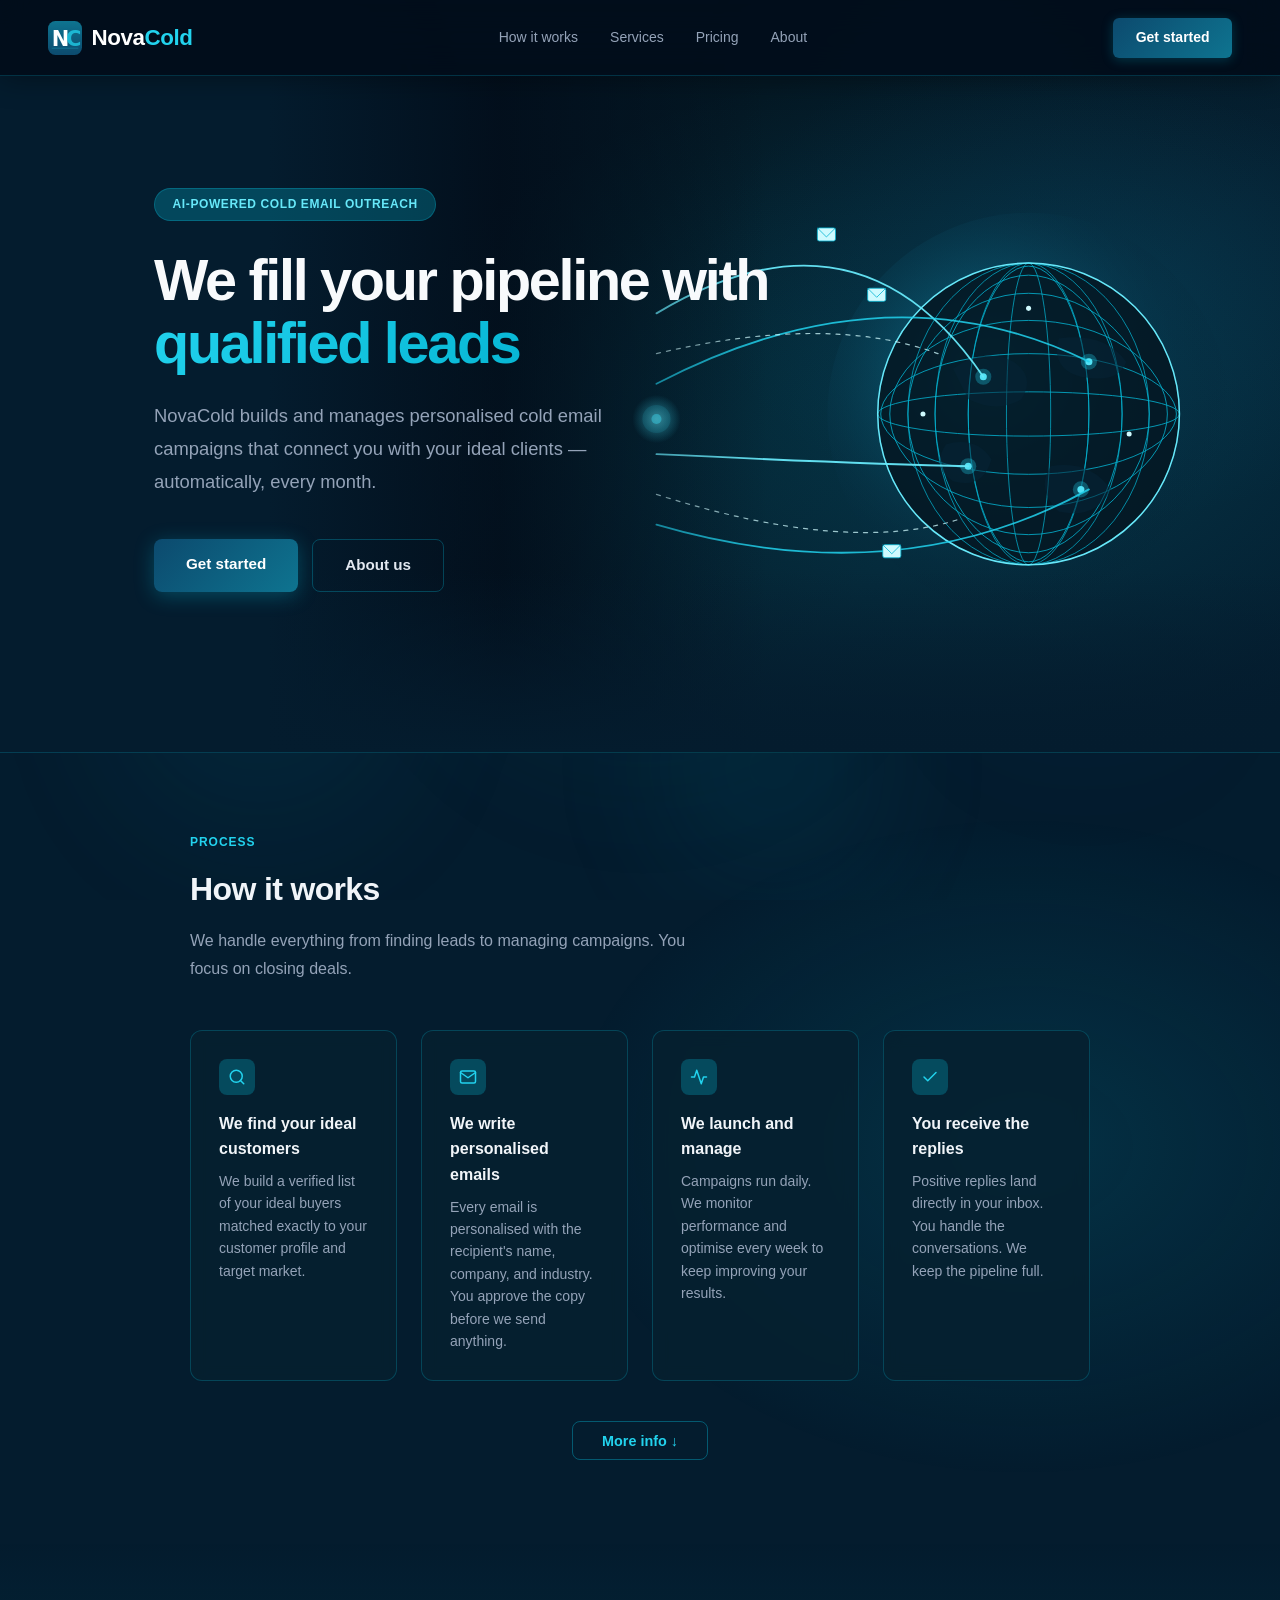
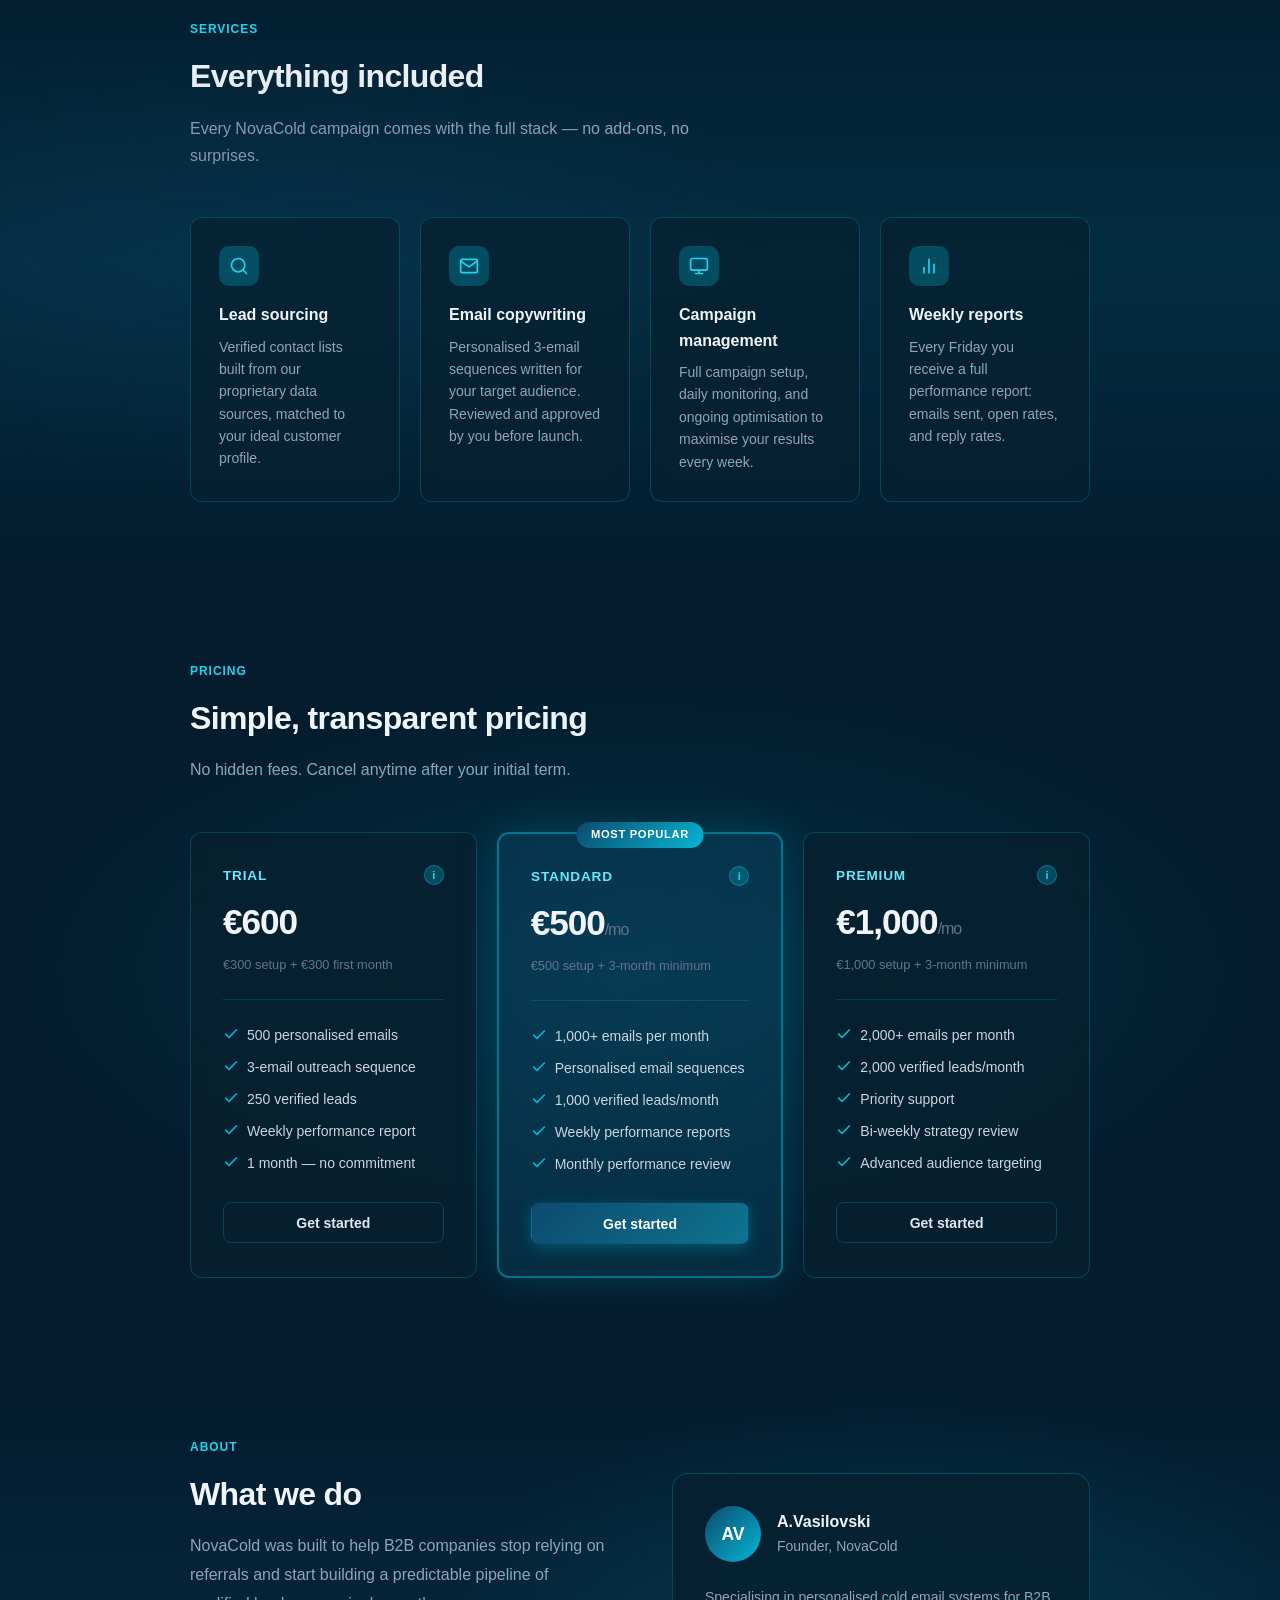
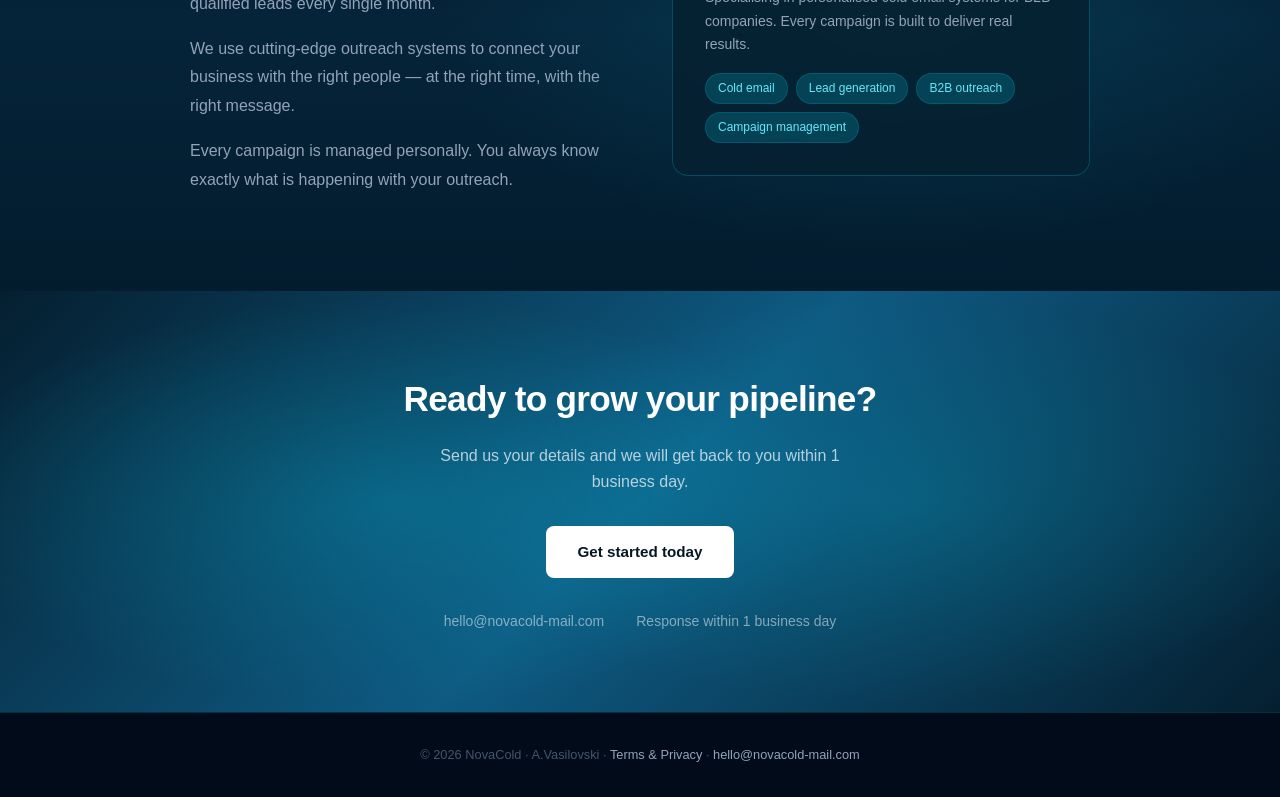
==== index.html @ 18a48c1f "Update index.html" ====
<!DOCTYPE html>
<html lang="en-GB">
<head>
<meta charset="UTF-8">
<meta name="viewport" content="width=device-width, initial-scale=1.0">
<meta name="description" content="NovaCold builds and manages personalised AI-powered cold email campaigns that fill your B2B pipeline with qualified leads — automatically, every month.">
<meta property="og:type" content="website">
<meta property="og:title" content="NovaCold — AI Cold Email Agency">
<meta property="og:description" content="Personalised cold email campaigns that fill your B2B pipeline with qualified leads — automatically, every month.">
<meta property="og:site_name" content="NovaCold">
<meta name="twitter:card" content="summary_large_image">
<meta name="twitter:title" content="NovaCold — AI Cold Email Agency">
<meta name="twitter:description" content="Personalised cold email campaigns that fill your B2B pipeline with qualified leads — automatically, every month.">
<meta name="twitter:image" content="https://novacold.agency/og-image.png">
<meta property="og:image" content="https://novacold.agency/og-image.png">
<meta property="og:image:width" content="1200">
<meta property="og:image:height" content="630">
<title>NovaCold — AI Cold Email Agency</title>
<link rel="icon" type="image/svg+xml" href="data:image/svg+xml,%3Csvg xmlns='http://www.w3.org/2000/svg' viewBox='0 0 110 110'%3E%3Cdefs%3E%3ClinearGradient id='f' x1='0%25' y1='0%25' x2='0%25' y2='100%25'%3E%3Cstop offset='0%25' stop-color='%230e7490'/%3E%3Cstop offset='100%25' stop-color='%230c4a6e'/%3E%3C/linearGradient%3E%3C/defs%3E%3Crect width='110' height='110' rx='24' fill='url(%23f)'/%3E%3Ctext x='12' y='82' font-family='system-ui%2Csans-serif' font-size='68' font-weight='800' fill='%23ffffff'%3EN%3C/text%3E%3Ctext x='58' y='82' font-family='system-ui%2Csans-serif' font-size='68' font-weight='800' fill='%2322d3ee' opacity='0.75'%3EC%3C/text%3E%3Cline x1='12' y1='88' x2='98' y2='88' stroke='%2322d3ee' stroke-width='2' opacity='0.4'/%3E%3C/svg%3E">
<style>
*{box-sizing:border-box;margin:0;padding:0;}
html{scroll-behavior:smooth;}

/* GLOBAL GRADIENT BACKGROUND */
body{
  font-family:-apple-system,BlinkMacSystemFont,'Segoe UI',sans-serif;
  background:#041c2e;
  color:#e2e8f0;
  line-height:1.6;
  background-image:
    radial-gradient(ellipse 80% 50% at 20% 10%, rgba(12,74,110,0.35) 0%, transparent 60%),
    radial-gradient(ellipse 60% 40% at 80% 20%, rgba(6,182,212,0.25) 0%, transparent 55%),
    radial-gradient(ellipse 70% 60% at 50% 50%, rgba(14,116,144,0.1) 0%, transparent 65%),
    radial-gradient(ellipse 80% 50% at 10% 80%, rgba(8,145,178,0.12) 0%, transparent 60%),
    radial-gradient(ellipse 60% 40% at 90% 90%, rgba(12,74,110,0.2) 0%, transparent 55%);
  background-attachment:fixed;
}
a{color:inherit;text-decoration:none;}

/* NAV */
nav{display:flex;justify-content:space-between;align-items:center;padding:1.1rem 3rem;position:sticky;top:0;background:rgba(2,11,24,0.85);backdrop-filter:blur(16px);-webkit-backdrop-filter:blur(16px);z-index:100;box-shadow:0 1px 30px rgba(0,0,0,0.4);border-bottom:1px solid rgba(6,182,212,0.22);}
.logo{display:flex;align-items:center;gap:0.6rem;font-size:1.4rem;font-weight:700;letter-spacing:-0.02em;color:#fff;}
.logo .logo-text{color:#fff;}
.logo .logo-text span{color:#22d3ee;}
.logo-mark{width:34px;height:34px;flex-shrink:0;}
.nav-links{display:flex;gap:2rem;font-size:0.875rem;color:#94a3b8;}
.nav-links a:hover{color:#22d3ee;transition:color 0.2s;}
.nav-cta{background:linear-gradient(135deg,#0c4a6e,#0e7490);color:#fff;padding:0.55rem 1.4rem;border-radius:6px;font-size:0.875rem;font-weight:600;cursor:pointer;border:none;transition:all 0.2s;box-shadow:0 2px 12px rgba(6,182,212,0.25);}
.nav-cta:hover{background:linear-gradient(135deg,#0e7490,#06b6d4);box-shadow:0 2px 20px rgba(6,182,212,0.4);}

/* HERO */
.hero-wrapper{padding-bottom:4rem;
  position:relative;overflow:hidden;min-height:600px;
  background:linear-gradient(135deg, #041c2e 0%, #041824 40%, #051e2e 70%, #041c2e 100%);
  border-bottom:1px solid rgba(6,182,212,0.22);
}
.hero-wrapper::before{
  content:"";position:absolute;top:0;left:0;right:0;bottom:0;
  background:
    radial-gradient(ellipse 70% 80% at 75% 50%, rgba(6,182,212,0.16) 0%, transparent 65%),
    radial-gradient(ellipse 50% 60% at 85% 30%, rgba(12,74,110,0.25) 0%, transparent 60%);
  pointer-events:none;z-index:0;
}
.hero-bg{position:absolute;top:0;right:0;width:55%;height:100%;pointer-events:none;z-index:1;opacity:1;}
.hero-bg svg{width:100%;height:100%;display:block;}
.hero-fade{position:absolute;top:0;left:0;width:60%;height:100%;background:linear-gradient(to right,#041c2e 0%,#041c2e 35%,rgba(2,11,24,0.7) 65%,transparent 100%);pointer-events:none;z-index:2;}

.hero{text-align:left;padding:7rem 4rem 6rem;max-width:1100px;margin:0 auto;position:relative;z-index:3;}
.hero-badge{display:inline-block;background:rgba(6,182,212,0.28);color:#67e8f9;font-size:0.75rem;font-weight:600;padding:0.35rem 1.1rem;border-radius:99px;margin-bottom:1.75rem;letter-spacing:0.05em;text-transform:uppercase;border:1px solid rgba(6,182,212,0.3);}
.hero h1{font-size:3.6rem;font-weight:800;line-height:1.1;letter-spacing:-0.04em;margin-bottom:1.5rem;color:#f8fafc;max-width:700px;}
.hero h1 span{background:linear-gradient(135deg,#22d3ee,#06b6d4);-webkit-background-clip:text;-webkit-text-fill-color:transparent;background-clip:text;}
.hero p{font-size:1.15rem;color:#94a3b8;max-width:520px;margin:0 0 2.5rem;line-height:1.8;}
.hero-buttons{display:flex;gap:0.875rem;justify-content:flex-start;flex-wrap:wrap;}
.btn-dark{background:linear-gradient(135deg,#0c4a6e,#0e7490);color:#fff;padding:0.85rem 2rem;border-radius:8px;font-size:0.95rem;font-weight:600;transition:all 0.2s;cursor:pointer;border:none;box-shadow:0 4px 20px rgba(6,182,212,0.3);}
.btn-dark:hover{background:linear-gradient(135deg,#0e7490,#06b6d4);box-shadow:0 4px 28px rgba(6,182,212,0.5);}
.btn-outline{background:transparent;color:#e2e8f0;padding:0.85rem 2rem;border-radius:8px;font-size:0.95rem;font-weight:600;border:1.5px solid rgba(6,182,212,0.3);transition:all 0.2s;cursor:pointer;}
.btn-outline:hover{border-color:#22d3ee;color:#22d3ee;}

/* MOBILE NAV */
.mobile-menu-btn{display:none;background:none;border:none;cursor:pointer;padding:0.25rem;flex-direction:column;gap:5px;}
.mobile-menu-btn span{display:block;width:22px;height:2px;background:#e2e8f0;border-radius:2px;transition:all 0.3s;}
.mobile-nav{display:none;flex-direction:column;gap:0;background:rgba(2,11,24,0.97);border-top:1px solid rgba(6,182,212,0.22);padding:0;position:fixed;top:var(--nav-height,60px);left:0;width:100%;z-index:99;box-shadow:0 8px 30px rgba(0,0,0,0.5);}
.mobile-nav a{padding:0.85rem 2rem;font-size:0.9rem;color:#94a3b8;border-bottom:1px solid rgba(6,182,212,0.16);display:block;}
.mobile-nav a:hover{color:#22d3ee;background:rgba(6,182,212,0.13);}
.mobile-nav .mobile-cta{background:linear-gradient(135deg,#0c4a6e,#0e7490);color:#fff;text-align:center;font-weight:600;border:none;}
.mobile-nav .mobile-cta:hover{background:linear-gradient(135deg,#0e7490,#06b6d4);}
.mobile-nav.open{display:flex;}
.info-btn{width:20px;height:20px;border-radius:50%;background:rgba(6,182,212,0.28);border:1px solid rgba(6,182,212,0.4);cursor:pointer;display:flex;align-items:center;justify-content:center;font-size:11px;color:#22d3ee;font-weight:700;position:relative;-webkit-tap-highlight-color:transparent;}
.tooltip{display:none;position:absolute;right:0;top:26px;background:#041824;color:#e2e8f0;font-size:0.75rem;padding:0.75rem;border-radius:8px;width:200px;z-index:200;line-height:1.5;text-align:left;border:1px solid rgba(6,182,212,0.2);box-shadow:0 4px 20px rgba(0,0,0,0.5);}
.info-btn:hover .tooltip,.info-btn.active .tooltip{display:block;}

/* SECTIONS */
section{padding:5rem 2rem;background:transparent;}
.container{max-width:900px;margin:0 auto;}
.section-tag{font-size:0.75rem;font-weight:600;color:#22d3ee;text-transform:uppercase;letter-spacing:0.08em;margin-bottom:0.75rem;}
.section-title{font-size:2rem;font-weight:700;letter-spacing:-0.02em;color:#f1f5f9;margin-bottom:0.75rem;}
.section-sub{font-size:1rem;color:#94a3b8;max-width:520px;line-height:1.7;margin-bottom:3rem;}

/* HOW IT WORKS */
#how-it-works{
  background:linear-gradient(180deg, transparent 0%, rgba(12,74,110,0.18) 50%, transparent 100%);
  position:relative;
}
#how-it-works::before{
  content:"";position:absolute;top:0;left:0;right:0;bottom:0;
  background:radial-gradient(ellipse 60% 70% at 80% 50%, rgba(6,182,212,0.14) 0%, transparent 60%);
  pointer-events:none;
}
.steps{display:grid;grid-template-columns:repeat(auto-fit,minmax(180px,1fr));gap:1.5rem;}
.step{padding:1.75rem;background:rgba(6,32,48,0.85);border-radius:12px;border:1px solid rgba(6,182,212,0.25);transition:all 0.25s;backdrop-filter:blur(8px);}
.step:hover{border-color:rgba(6,182,212,0.4);box-shadow:0 0 24px rgba(6,182,212,0.25);transform:translateY(-2px);}
.step-icon{width:36px;height:36px;background:rgba(6,182,212,0.28);border-radius:8px;display:flex;align-items:center;justify-content:center;margin-bottom:1rem;}
.step-icon svg{width:18px;height:18px;stroke:#22d3ee;fill:none;stroke-width:2;stroke-linecap:round;stroke-linejoin:round;}
.step h3{font-size:1rem;font-weight:600;margin-bottom:0.5rem;color:#f1f5f9;}
.step p{font-size:0.875rem;color:#94a3b8;line-height:1.6;}

/* SERVICES */
#services{
  background:linear-gradient(180deg, transparent 0%, rgba(8,145,178,0.14) 50%, transparent 100%);
  position:relative;
}
#services::before{
  content:"";position:absolute;top:0;left:0;right:0;bottom:0;
  background:radial-gradient(ellipse 70% 60% at 20% 50%, rgba(12,74,110,0.22) 0%, transparent 60%);
  pointer-events:none;
}
.services{display:grid;grid-template-columns:repeat(auto-fit,minmax(200px,1fr));gap:1.25rem;}
.service{padding:1.75rem;border:1px solid rgba(6,182,212,0.25);border-radius:12px;transition:all 0.25s;background:rgba(6,32,48,0.75);cursor:default;backdrop-filter:blur(8px);}
.service:hover{border-color:rgba(6,182,212,0.4);box-shadow:0 0 24px rgba(6,182,212,0.25);transform:translateY(-2px);}
.service-icon{width:40px;height:40px;background:rgba(6,182,212,0.28);border-radius:10px;display:flex;align-items:center;justify-content:center;margin-bottom:1rem;}
.service-icon svg{width:20px;height:20px;stroke:#22d3ee;fill:none;stroke-width:2;stroke-linecap:round;stroke-linejoin:round;}
.service h3{font-size:1rem;font-weight:600;margin-bottom:0.5rem;color:#f1f5f9;}
.service p{font-size:0.875rem;color:#94a3b8;line-height:1.6;}

/* PRICING */
#pricing{
  background:linear-gradient(180deg, transparent 0%, rgba(6,182,212,0.13) 30%, rgba(12,74,110,0.22) 70%, transparent 100%);
  position:relative;
}
#pricing::before{
  content:"";position:absolute;top:0;left:0;right:0;bottom:0;
  background:radial-gradient(ellipse 80% 60% at 50% 50%, rgba(6,182,212,0.13) 0%, transparent 65%);
  pointer-events:none;
}
.plans{display:grid;grid-template-columns:repeat(auto-fit,minmax(220px,1fr));gap:1.25rem;}
.plan{padding:2rem;border:1px solid rgba(6,182,212,0.25);border-radius:12px;position:relative;background:rgba(6,32,48,0.85);backdrop-filter:blur(8px);}
.plan.featured{border:2px solid rgba(6,182,212,0.5);background:linear-gradient(135deg,rgba(12,74,110,0.4),rgba(14,116,144,0.2));box-shadow:0 0 40px rgba(6,182,212,0.22);}
.popular{position:absolute;top:-12px;left:50%;transform:translateX(-50%);background:linear-gradient(135deg,#0c4a6e,#06b6d4);color:#fff;font-size:0.7rem;font-weight:700;padding:0.25rem 0.9rem;border-radius:99px;text-transform:uppercase;letter-spacing:0.06em;white-space:nowrap;}
.plan-header{display:flex;align-items:center;justify-content:space-between;margin-bottom:0.5rem;}
.plan-name{font-size:0.85rem;font-weight:600;color:#67e8f9;text-transform:uppercase;letter-spacing:0.06em;}
.plan-price{font-size:2.2rem;font-weight:700;color:#f1f5f9;letter-spacing:-0.03em;margin-bottom:0.25rem;}
.plan-price span{font-size:1rem;font-weight:400;color:#64748b;}
.plan-desc{font-size:0.8rem;color:#64748b;margin-bottom:1.5rem;padding-bottom:1.5rem;border-bottom:1px solid rgba(6,182,212,0.22);}
.plan ul{list-style:none;display:flex;flex-direction:column;gap:0.6rem;}
.plan li{font-size:0.875rem;color:#cbd5e1;display:flex;align-items:flex-start;gap:0.5rem;}
.plan li::before{content:"";width:16px;height:16px;background-image:url("data:image/svg+xml,%3Csvg xmlns='http://www.w3.org/2000/svg' viewBox='0 0 24 24' fill='none' stroke='%2306b6d4' stroke-width='2.5' stroke-linecap='round' stroke-linejoin='round'%3E%3Cpolyline points='20 6 9 17 4 12'%3E%3C/polyline%3E%3C/svg%3E");background-repeat:no-repeat;background-size:contain;flex-shrink:0;margin-top:2px;}
.plan-btn{display:block;text-align:center;margin-top:1.75rem;padding:0.7rem;border-radius:8px;font-size:0.875rem;font-weight:600;border:1.5px solid rgba(6,182,212,0.25);transition:all 0.2s;cursor:pointer;width:100%;background:transparent;color:#e2e8f0;}
.plan-btn:hover{border-color:#22d3ee;background:rgba(6,182,212,0.28);color:#22d3ee;}
.plan.featured .plan-btn{background:linear-gradient(135deg,#0c4a6e,#0e7490);color:#fff;border-color:transparent;box-shadow:0 4px 15px rgba(6,182,212,0.3);}
.plan.featured .plan-btn:hover{background:linear-gradient(135deg,#0e7490,#06b6d4);box-shadow:0 4px 22px rgba(6,182,212,0.5);}

/* MODAL FORM */
.modal-overlay{display:none;position:fixed;top:0;left:0;width:100%;height:100%;background:rgba(0,0,0,0.6);backdrop-filter:blur(4px);z-index:1000;justify-content:center;align-items:center;padding:1rem;}
.modal-overlay.active{display:flex;}
.modal{background:linear-gradient(135deg,#062436,#072840);border-radius:16px;padding:2.5rem;max-width:520px;width:100%;max-height:90vh;overflow-y:auto;position:relative;border:1px solid rgba(6,182,212,0.2);scrollbar-width:none;-ms-overflow-style:none;box-shadow:0 20px 60px rgba(0,0,0,0.5);}
.modal::-webkit-scrollbar{display:none;}
.modal-close{position:absolute;top:1rem;right:1rem;background:none;border:none;font-size:1.5rem;cursor:pointer;color:#64748b;line-height:1;}
.modal h2{font-size:1.5rem;font-weight:700;margin-bottom:0.5rem;color:#f1f5f9;}
.modal-plan-badge{display:inline-block;background:rgba(6,182,212,0.28);color:#67e8f9;font-size:0.75rem;font-weight:600;padding:0.3rem 0.85rem;border-radius:99px;margin-bottom:1.5rem;border:1px solid rgba(6,182,212,0.3);letter-spacing:0.03em;}
.form-group{margin-bottom:1.25rem;}
.form-row{display:grid;grid-template-columns:1fr 1fr;gap:1rem;}
label{display:block;font-size:0.8rem;font-weight:600;color:#94a3b8;margin-bottom:0.4rem;text-transform:uppercase;letter-spacing:0.04em;}
input,textarea,select{width:100%;padding:0.7rem 0.9rem;border:1.5px solid rgba(6,182,212,0.28);border-radius:8px;font-size:0.9rem;font-family:inherit;color:#e2e8f0;transition:border-color 0.2s;background:rgba(2,11,24,0.8);}
input:focus,textarea:focus,select:focus{outline:none;border-color:#06b6d4;box-shadow:0 0 0 3px rgba(6,182,212,0.22);}
textarea{resize:vertical;min-height:90px;}
.optional{font-size:0.7rem;color:#aaa;font-weight:400;text-transform:none;letter-spacing:0;}
.submit-btn{width:100%;background:linear-gradient(135deg,#0c4a6e,#0e7490);color:#fff;border:none;padding:0.9rem;border-radius:8px;font-size:0.95rem;font-weight:600;cursor:pointer;margin-top:0.5rem;transition:all 0.2s;box-shadow:0 4px 20px rgba(6,182,212,0.3);}
.submit-btn:hover{background:linear-gradient(135deg,#0e7490,#06b6d4);box-shadow:0 4px 28px rgba(6,182,212,0.5);}
.form-note{font-size:0.75rem;color:#475569;text-align:center;margin-top:0.75rem;}

/* ABOUT */
#about{
  background:linear-gradient(180deg, transparent 0%, rgba(12,74,110,0.18) 50%, transparent 100%);
  position:relative;
}
#about::before{
  content:"";position:absolute;top:0;left:0;right:0;bottom:0;
  background:radial-gradient(ellipse 60% 70% at 70% 50%, rgba(6,182,212,0.14) 0%, transparent 60%);
  pointer-events:none;
}
.about-grid{display:grid;grid-template-columns:1fr 1fr;gap:4rem;align-items:center;}
.about-text p{font-size:1rem;color:#94a3b8;line-height:1.8;margin-bottom:1rem;}
.about-card{background:rgba(6,32,48,0.85);border-radius:16px;padding:2rem;border:1px solid rgba(6,182,212,0.28);backdrop-filter:blur(8px);}
.about-card-inner{display:flex;align-items:center;gap:1rem;margin-bottom:1.5rem;}
.avatar{width:56px;height:56px;background:linear-gradient(135deg,#0c4a6e,#06b6d4);border-radius:50%;display:flex;align-items:center;justify-content:center;font-weight:700;font-size:1.1rem;color:#fff;flex-shrink:0;}
.about-card h3{font-size:1rem;font-weight:600;color:#f1f5f9;}
.about-card p{font-size:0.875rem;color:#94a3b8;line-height:1.7;}
.about-card .role{font-size:0.875rem;color:#94a3b8;}
.about-tags{display:flex;flex-wrap:wrap;gap:0.5rem;margin-top:1rem;}
.tag{background:rgba(6,182,212,0.22);border:1px solid rgba(6,182,212,0.2);font-size:0.75rem;padding:0.3rem 0.75rem;border-radius:99px;color:#67e8f9;}

/* CTA */
.cta-section{
  background:linear-gradient(135deg,#051f30 0%,#0e5a82 50%,#051f30 100%);
  color:#fff;text-align:center;padding:5rem 2rem;
  position:relative;overflow:hidden;
}
.cta-section::before{
  content:"";position:absolute;top:0;left:0;right:0;bottom:0;
  background:
    radial-gradient(ellipse 60% 80% at 30% 50%, rgba(6,182,212,0.28) 0%, transparent 60%),
    radial-gradient(ellipse 60% 80% at 70% 50%, rgba(6,182,212,0.22) 0%, transparent 60%);
  pointer-events:none;
}
.cta-section h2{font-size:2.2rem;font-weight:700;letter-spacing:-0.02em;margin-bottom:1rem;position:relative;}
.cta-section p{font-size:1rem;color:rgba(255,255,255,0.7);margin-bottom:2rem;max-width:460px;margin-left:auto;margin-right:auto;position:relative;}
.btn-white{background:#fff;color:#041824;padding:0.85rem 2rem;border-radius:8px;font-size:0.95rem;font-weight:700;display:inline-block;transition:all 0.2s;cursor:pointer;border:none;position:relative;}
.btn-white:hover{background:#e0f2fe;box-shadow:0 4px 20px rgba(6,182,212,0.3);}
.contact-details{display:flex;justify-content:center;gap:2rem;flex-wrap:wrap;margin-top:2rem;font-size:0.875rem;color:rgba(255,255,255,0.5);position:relative;}

/* FOOTER */
footer{text-align:center;padding:2rem;font-size:0.8rem;color:#475569;border-top:1px solid rgba(6,182,212,0.22);background:rgba(2,11,24,0.9);}
footer a{color:#94a3b8;transition:color 0.2s;}
footer a:hover{color:#22d3ee;}

/* SUCCESS MESSAGE */
.success-msg{display:none;text-align:center;padding:2rem 0;}
.success-msg svg{width:48px;height:48px;stroke:#06b6d4;fill:none;stroke-width:2;stroke-linecap:round;stroke-linejoin:round;margin:0 auto 1rem;display:block;}
.success-msg h3{font-size:1.25rem;font-weight:700;color:#f1f5f9;margin-bottom:0.5rem;}
.success-msg p{font-size:0.9rem;color:#94a3b8;}

@media(max-width:768px){
  .hero h1{font-size:2rem;}
  .nav-links{display:none;}
  .nav-cta{display:none;}
  .mobile-menu-btn{display:flex;}
  .about-grid{grid-template-columns:1fr;}
  .plans{grid-template-columns:1fr;}
  .form-row{grid-template-columns:1fr;}
  .modal{padding:1.5rem;}
  .hero{padding:5rem 1.5rem 4rem;}
  .hero-bg{width:85%;opacity:0.4;top:auto;bottom:-5%;right:-15%;height:80%;}
  .hero-fade{width:100%;background:linear-gradient(to right,#041c2e 0%,#041c2e 35%,rgba(2,11,24,0.85) 65%,rgba(2,11,24,0.5) 100%);}
}
@media(prefers-reduced-motion:reduce){
  *,*::before,*::after{animation-duration:0.01ms!important;animation-iteration-count:1!important;transition-duration:0.01ms!important;scroll-behavior:auto!important;}
}
</style>
</head>
<body>
<canvas id="bg-canvas" style="position:fixed;top:0;left:0;width:100%;height:100%;z-index:-1;pointer-events:none;"></canvas>

<!-- MODAL FORM -->
<div class="modal-overlay" id="modalOverlay">
  <div class="modal">
    <button class="modal-close" onclick="closeModal()">×</button>
    <div id="formContent">
      <h2>Get started with NovaCold</h2>
      <div class="modal-plan-badge" id="planBadge">Trial Plan</div>
      <form id="contactForm" onsubmit="submitForm(event)">
        <input type="hidden" name="plan" id="planInput">
        <div class="form-row">
          <div class="form-group">
            <label>First name</label>
            <input type="text" name="firstname" placeholder="Your first name" required>
          </div>
          <div class="form-group">
            <label>Last name</label>
            <input type="text" name="lastname" placeholder="Your last name" required>
          </div>
        </div>
        <div class="form-group">
          <label>Company name</label>
          <input type="text" name="company" placeholder="Your company name" required>
        </div>
        <div class="form-group">
          <label>Company website <span class="optional">(optional)</span></label>
          <input type="url" name="website" placeholder="https://yourcompany.com">
        </div>
        <div class="form-group">
          <label>Describe your company</label>
          <textarea name="company_desc" placeholder="What does your company do? What services or products do you offer?" required></textarea>
        </div>
        <div class="form-group">
          <label>Describe your ideal client</label>
          <textarea name="ideal_client" placeholder="Who is your ideal customer? What industry, company size, job title, location?" required></textarea>
        </div>
        <div class="form-group">
          <label>Your email address</label>
          <input type="email" name="email" placeholder="john@company.com" required>
        </div>
        <div class="form-row">
          <div class="form-group">
            <label>City</label>
            <input type="text" name="city" placeholder="City" required>
          </div>
          <div class="form-group">
            <label>ZIP / Postal code</label>
            <input type="text" name="zip" placeholder="ZIP / Postal code" required>
          </div>
        </div>
        <div class="form-group">
          <label>Country</label>
          <input type="text" name="country" placeholder="Country" required>
        </div>
        <div class="form-group" style="display:flex;align-items:flex-start;gap:0.6rem;margin-bottom:1rem;">
          <input type="checkbox" id="termsCheck" name="terms" required style="width:auto;margin-top:3px;flex-shrink:0;accent-color:#2563eb;">
          <label for="termsCheck" style="font-size:0.8rem;color:#94a3b8;text-transform:none;letter-spacing:0;font-weight:400;cursor:pointer;">I agree to NovaCold's <button type="button" onclick="openTermsModal()" style="background:none;border:none;padding:0;color:#60a5fa;text-decoration:underline;cursor:pointer;font-size:0.8rem;font-family:inherit;">Terms &amp; Privacy Policy</button>. I understand the setup fee is non-refundable and that NovaCold delivers outreach services, not guaranteed sales.</label>
        </div>
        <button type="submit" class="submit-btn">Submit — we'll be in touch within 1 business day</button>
        <p class="form-note">By submitting you agree to be contacted by NovaCold regarding your campaign.</p>
      </form>
    </div>
    <div class="success-msg" id="successMsg">
      <svg viewBox="0 0 24 24"><polyline points="20 6 9 17 4 12"></polyline></svg>
      <h3>Thank you! We'll be in touch soon.</h3>
      <p>We've received your details and will get back to you within 1 business day at hello@novacold-mail.com</p>
    </div>
  </div>
</div>

<!-- TERMS MODAL -->
<div id="termsModalOverlay" style="display:none;position:fixed;top:0;left:0;width:100%;height:100%;background:rgba(0,0,0,0.7);z-index:2000;justify-content:center;align-items:center;padding:1rem;">
  <div style="background:#1e293b;border-radius:16px;padding:2.5rem;max-width:680px;width:100%;max-height:85vh;overflow-y:auto;position:relative;border:1px solid #334155;scrollbar-width:thin;scrollbar-color:#334155 #1e293b;">
    <button onclick="closeTermsModal()" style="position:absolute;top:1rem;right:1rem;background:#0f172a;border:1px solid #334155;font-size:0.875rem;cursor:pointer;color:#94a3b8;line-height:1;padding:0.4rem 0.9rem;border-radius:6px;font-family:inherit;">✕ Close</button>
    <div id="termsModalContent"></div>
  </div>
</div>

<!-- NAV -->
<nav>
  <div class="logo" aria-label="NovaCold">
    <svg class="logo-mark" viewBox="0 0 110 110" xmlns="http://www.w3.org/2000/svg" aria-hidden="true" focusable="false">
      <defs>
        <linearGradient id="ncGrad" x1="0%" y1="0%" x2="0%" y2="100%">
          <stop offset="0%" stop-color="#0e7490"/>
          <stop offset="100%" stop-color="#0c4a6e"/>
        </linearGradient>
      </defs>
      <rect x="0" y="0" width="110" height="110" rx="24" fill="url(#ncGrad)"/>
      <text x="12" y="82" font-family="system-ui,sans-serif" font-size="68" font-weight="800" fill="#ffffff">N</text>
      <text x="58" y="82" font-family="system-ui,sans-serif" font-size="68" font-weight="800" fill="#22d3ee" opacity="0.75">C</text>
      <line x1="12" y1="88" x2="98" y2="88" stroke="#22d3ee" stroke-width="2" opacity="0.4"/>
    </svg>
    <span class="logo-text">Nova<span>Cold</span></span>
  </div>
  <div class="nav-links">
    <a href="#how-it-works">How it works</a>
    <a href="#services">Services</a>
    <a href="#pricing">Pricing</a>
    <a href="#about">About</a>
  </div>
  <a href="#pricing" class="nav-cta">Get started</a>
  <button class="mobile-menu-btn" onclick="toggleMobileNav()" aria-label="Menu">
    <span></span><span></span><span></span>
  </button>
</nav>
<div class="mobile-nav" id="mobileNav">
  <a href="#how-it-works" onclick="closeMobileNav()">How it works</a>
  <a href="#services" onclick="closeMobileNav()">Services</a>
  <a href="#pricing" onclick="closeMobileNav()">Pricing</a>
  <a href="#about" onclick="closeMobileNav()">About</a>
  <a href="#pricing" class="mobile-cta" onclick="closeMobileNav()">Get started</a>
</div>

<!-- HERO -->
<div class="hero-wrapper">
<div class="hero-bg" aria-hidden="true">
<svg viewBox="0 0 700 600" xmlns="http://www.w3.org/2000/svg" preserveAspectRatio="xMidYMid meet">
<defs>
<radialGradient id="hgSphere" cx="40%" cy="40%" r="60%">
<stop offset="0%" stop-color="#0e7490" stop-opacity="1"/>
<stop offset="100%" stop-color="#041c2e" stop-opacity="0"/>
</radialGradient>
<radialGradient id="hgPulse" cx="50%" cy="50%" r="50%">
<stop offset="0%" stop-color="#67e8f9" stop-opacity="0.7"/>
<stop offset="100%" stop-color="#22d3ee" stop-opacity="0"/>
</radialGradient>
</defs>
<g transform="translate(450, 300)">
<circle r="200" fill="url(#hgSphere)"/>
<circle r="150" fill="#041824" stroke="#0c4a6e" stroke-width="0.8" opacity="0.9"/>
<g fill="none" stroke="#06b6d4" stroke-width="0.8" opacity="1">
<ellipse rx="150" ry="22"/>
<ellipse rx="147" ry="60"/>
<ellipse rx="138" ry="93"/>
<ellipse rx="120" ry="120"/>
<ellipse rx="93" ry="138"/>
<ellipse rx="60" ry="147"/>
</g>
<g fill="none" stroke="#06b6d4" stroke-width="0.8" opacity="0.9">
<ellipse rx="22" ry="150"/>
<ellipse rx="60" ry="150"/>
<ellipse rx="93" ry="150"/>
<ellipse rx="120" ry="150"/>
</g>
<circle r="150" fill="none" stroke="#67e8f9" stroke-width="1.5" opacity="1"/>
<g fill="#062436" opacity="0.55">
<path d="M -75 -45 Q -45 -67 -15 -52 Q 7 -37 -7 -15 Q -30 0 -60 -15 Z"/>
<path d="M 30 -75 Q 75 -82 97 -52 Q 90 -30 52 -37 Q 22 -45 30 -75 Z"/>
<path d="M -82 30 Q -52 22 -37 45 Q -45 75 -75 67 Q -97 52 -82 30 Z"/>
<path d="M 22 52 Q 60 45 82 75 Q 67 105 30 97 Q 7 75 22 52 Z"/>
</g>
<g>
<circle cx="-45" cy="-37" r="3.5" fill="#67e8f9"/>
<circle cx="-45" cy="-37" r="8" fill="#22d3ee" opacity="0.3"/>
<circle cx="60" cy="-52" r="3.5" fill="#67e8f9"/>
<circle cx="60" cy="-52" r="8" fill="#22d3ee" opacity="0.3"/>
<circle cx="-60" cy="52" r="3.5" fill="#67e8f9"/>
<circle cx="-60" cy="52" r="8" fill="#22d3ee" opacity="0.3"/>
<circle cx="52" cy="75" r="3.5" fill="#67e8f9"/>
<circle cx="52" cy="75" r="8" fill="#22d3ee" opacity="0.3"/>
<circle cx="0" cy="-105" r="2.5" fill="#cffafe"/>
<circle cx="-105" cy="0" r="2.5" fill="#cffafe"/>
<circle cx="100" cy="20" r="2.5" fill="#cffafe"/>
</g>
</g>
<g fill="none" stroke-linecap="round">
<path d="M 80 200 Q 280 80 405 263" stroke="#67e8f9" stroke-width="1.8" opacity="0.95"/>
<path d="M 80 270 Q 310 150 510 248" stroke="#22d3ee" stroke-width="1.8" opacity="0.85"/>
<path d="M 80 340 Q 290 350 390 352" stroke="#67e8f9" stroke-width="1.8" opacity="0.95"/>
<path d="M 80 410 Q 320 480 510 375" stroke="#22d3ee" stroke-width="1.8" opacity="0.85"/>
<path d="M 80 240 Q 250 200 360 240" stroke="#cffafe" stroke-width="1.2" stroke-dasharray="4 6" opacity="0.75"/>
<path d="M 80 380 Q 270 440 380 405" stroke="#cffafe" stroke-width="1.2" stroke-dasharray="4 6" opacity="0.75"/>
</g>
<g>
<rect x="240" y="115" width="18" height="13" rx="2" fill="#cffafe" stroke="#06b6d4" stroke-width="0.8"/>
<path d="M 240 115 L 249 124 L 258 115" fill="none" stroke="#06b6d4" stroke-width="0.8"/>
<rect x="290" y="175" width="18" height="13" rx="2" fill="#cffafe" stroke="#06b6d4" stroke-width="0.8"/>
<path d="M 290 175 L 299 184 L 308 175" fill="none" stroke="#06b6d4" stroke-width="0.8"/>
<rect x="305" y="430" width="18" height="13" rx="2" fill="#cffafe" stroke="#06b6d4" stroke-width="0.8"/>
<path d="M 305 430 L 314 439 L 323 430" fill="none" stroke="#06b6d4" stroke-width="0.8"/>
</g>
<g>
<circle cx="80" cy="305" r="5" fill="#22d3ee"/>
<circle cx="80" cy="305" r="14" fill="#22d3ee" opacity="0.2"/>
<circle cx="80" cy="305" r="24" fill="url(#hgPulse)"/>
</g>
</svg>
</div>
<div class="hero-fade" aria-hidden="true"></div>
<div class="hero-fade-bottom" style="position:absolute;bottom:0;left:0;width:100%;height:180px;background:linear-gradient(to bottom,transparent 0%,#041c2e 100%);pointer-events:none;z-index:3;" aria-hidden="true"></div>
<div class="hero">
  <div class="hero-badge">AI-powered cold email outreach</div>
  <h1>We fill your pipeline with <span>qualified leads</span></h1>
  <p>NovaCold builds and manages personalised cold email campaigns that connect you with your ideal clients — automatically, every month.</p>
  <div class="hero-buttons">
    <a href="#pricing" class="btn-dark">Get started</a>
    <a href="#about" class="btn-outline">About us</a>
  </div>
</div>
</div>

<!-- HOW IT WORKS -->
<section id="how-it-works" style="background:transparent;">
  <div class="container">
    <div class="section-tag">Process</div>
    <div class="section-title">How it works</div>
    <div class="section-sub">We handle everything from finding leads to managing campaigns. You focus on closing deals.</div>
    <div class="steps">
      <div class="step">
        <div class="step-icon">
          <svg viewBox="0 0 24 24"><circle cx="11" cy="11" r="8"/><line x1="21" y1="21" x2="16.65" y2="16.65"/></svg>
        </div>
        <h3>We find your ideal customers</h3>
        <p>We build a verified list of your ideal buyers matched exactly to your customer profile and target market.</p>
      </div>
      <div class="step">
        <div class="step-icon">
          <svg viewBox="0 0 24 24"><path d="M4 4h16c1.1 0 2 .9 2 2v12c0 1.1-.9 2-2 2H4c-1.1 0-2-.9-2-2V6c0-1.1.9-2 2-2z"/><polyline points="22,6 12,13 2,6"/></svg>
        </div>
        <h3>We write personalised emails</h3>
        <p>Every email is personalised with the recipient's name, company, and industry. You approve the copy before we send anything.</p>
      </div>
      <div class="step">
        <div class="step-icon">
          <svg viewBox="0 0 24 24"><polyline points="22 12 18 12 15 21 9 3 6 12 2 12"/></svg>
        </div>
        <h3>We launch and manage</h3>
        <p>Campaigns run daily. We monitor performance and optimise every week to keep improving your results.</p>
      </div>
      <div class="step">
        <div class="step-icon">
          <svg viewBox="0 0 24 24"><polyline points="20 6 9 17 4 12"/></svg>
        </div>
        <h3>You receive the replies</h3>
        <p>Positive replies land directly in your inbox. You handle the conversations. We keep the pipeline full.</p>
      </div>
    </div>

    <div style="text-align:center;margin-top:2.5rem;">
      <button onclick="toggleHowItWorksInfo()" id="moreInfoBtn" style="background:transparent;border:1px solid rgba(6,182,212,0.4);color:#22d3ee;padding:0.65rem 1.8rem;border-radius:8px;font-size:0.9rem;font-weight:600;cursor:pointer;transition:all 0.2s;" onmouseover="this.style.background='rgba(6,182,212,0.22)'" onmouseout="this.style.background='transparent'">
        More info ↓
      </button>
    </div>

    <div id="howItWorksInfo" style="display:none;margin-top:2rem;background:rgba(6,32,48,0.92);border-radius:12px;padding:2rem 2.5rem;border:1px solid rgba(6,182,212,0.2);backdrop-filter:blur(8px);">
      <h3 style="color:#f8fafc;font-size:1.15rem;font-weight:700;margin-bottom:1.5rem;">How the process works — step by step</h3>
      <div style="margin-bottom:1.5rem;">
        <p style="color:#22d3ee;font-weight:700;margin-bottom:0.4rem;">Step 1 — We find your ideal customers</p>
        <p style="color:#94a3b8;font-size:0.95rem;line-height:1.8;">We build a verified list matched exactly to your target market. Every contact has a verified email address.</p>
      </div>
      <div style="margin-bottom:1.5rem;">
        <p style="color:#22d3ee;font-weight:700;margin-bottom:0.4rem;">Step 2 — We write your email sequence</p>
        <p style="color:#94a3b8;font-size:0.95rem;line-height:1.8;">3 emails over 8 days: <strong style="color:#e2e8f0;">Email 1 (Day 1)</strong> — personalised intro. <strong style="color:#e2e8f0;">Email 2 (Day 4)</strong> — follow-up addressing their pain point. <strong style="color:#e2e8f0;">Email 3 (Day 8)</strong> — polite breakup, door left open. You approve all copy before anything goes live.</p>
      </div>
      <div style="margin-bottom:1.5rem;">
        <p style="color:#22d3ee;font-weight:700;margin-bottom:0.4rem;">Step 3 — We launch and manage</p>
        <p style="color:#94a3b8;font-size:0.95rem;line-height:1.8;">Emails go out on a controlled daily schedule. We monitor open rates, reply rates and inbox health every week.</p>
      </div>
      <div>
        <p style="color:#22d3ee;font-weight:700;margin-bottom:0.4rem;">Step 4 — Replies land in your inbox</p>
        <p style="color:#94a3b8;font-size:0.95rem;line-height:1.8;">Positive replies go straight to you. No calls, no middleman. We keep sending while you keep closing.</p>
      </div>
    </div>

  </div>
</section>

<!-- SERVICES -->
<section id="services">
  <div class="container">
    <div class="section-tag">Services</div>
    <div class="section-title">Everything included</div>
    <div class="section-sub">Every NovaCold campaign comes with the full stack — no add-ons, no surprises.</div>
    <div class="services">
      <div class="service">
        <div class="service-icon">
          <svg viewBox="0 0 24 24"><circle cx="11" cy="11" r="8"/><line x1="21" y1="21" x2="16.65" y2="16.65"/></svg>
        </div>
        <h3>Lead sourcing</h3>
        <p>Verified contact lists built from our proprietary data sources, matched to your ideal customer profile.</p>
      </div>
      <div class="service">
        <div class="service-icon">
          <svg viewBox="0 0 24 24"><path d="M4 4h16c1.1 0 2 .9 2 2v12c0 1.1-.9 2-2 2H4c-1.1 0-2-.9-2-2V6c0-1.1.9-2 2-2z"/><polyline points="22,6 12,13 2,6"/></svg>
        </div>
        <h3>Email copywriting</h3>
        <p>Personalised 3-email sequences written for your target audience. Reviewed and approved by you before launch.</p>
      </div>
      <div class="service">
        <div class="service-icon">
          <svg viewBox="0 0 24 24"><rect x="2" y="3" width="20" height="14" rx="2" ry="2"/><line x1="8" y1="21" x2="16" y2="21"/><line x1="12" y1="17" x2="12" y2="21"/></svg>
        </div>
        <h3>Campaign management</h3>
        <p>Full campaign setup, daily monitoring, and ongoing optimisation to maximise your results every week.</p>
      </div>
      <div class="service">
        <div class="service-icon">
          <svg viewBox="0 0 24 24"><line x1="18" y1="20" x2="18" y2="10"/><line x1="12" y1="20" x2="12" y2="4"/><line x1="6" y1="20" x2="6" y2="14"/></svg>
        </div>
        <h3>Weekly reports</h3>
        <p>Every Friday you receive a full performance report: emails sent, open rates, and reply rates.</p>
      </div>
    </div>
  </div>
</section>

<!-- PRICING -->
<section id="pricing" style="background:transparent;">
  <div class="container">
    <div class="section-tag">Pricing</div>
    <div class="section-title">Simple, transparent pricing</div>
    <div class="section-sub">No hidden fees. Cancel anytime after your initial term.</div>
    <div class="plans">

      <!-- TRIAL -->
      <div class="plan">
        <div class="plan-header">
          <div class="plan-name">Trial</div>
          <div class="info-btn">i
            <div class="tooltip">Perfect if you want to test our system before committing. One month, no strings attached. Setup fee + first month paid upfront.</div>
          </div>
        </div>
        <div class="plan-price">€600</div>
        <div class="plan-desc">€300 setup + €300 first month</div>
        <ul>
          <li>500 personalised emails</li>
          <li>3-email outreach sequence</li>
          <li>250 verified leads</li>
          <li>Weekly performance report</li>
          <li>1 month — no commitment</li>
        </ul>
        <button class="plan-btn" onclick="openModal('Trial Plan — €600')">Get started</button>
      </div>

      <!-- STANDARD -->
      <div class="plan featured">
        <div class="popular">Most popular</div>
        <div class="plan-header">
          <div class="plan-name">Standard</div>
          <div class="info-btn">i
            <div class="tooltip">Our most popular plan. Full scale outreach with 1,000+ emails per month and 3-month minimum for best results. €500 setup + €500/month.</div>
          </div>
        </div>
        <div class="plan-price">€500<span>/mo</span></div>
        <div class="plan-desc">€500 setup + 3-month minimum</div>
        <ul>
          <li>1,000+ emails per month</li>
          <li>Personalised email sequences</li>
          <li>1,000 verified leads/month</li>
          <li>Weekly performance reports</li>
          <li>Monthly performance review</li>
        </ul>
        <button class="plan-btn" onclick="openModal('Standard Plan — €500/month')">Get started</button>
      </div>

      <!-- PREMIUM -->
      <div class="plan">
        <div class="plan-header">
          <div class="plan-name">Premium</div>
          <div class="info-btn">i
            <div class="tooltip">Maximum volume for businesses that want aggressive outreach. 2,000+ emails per month with priority support. €1,000 setup + €1,000/month.</div>
          </div>
        </div>
        <div class="plan-price">€1,000<span>/mo</span></div>
        <div class="plan-desc">€1,000 setup + 3-month minimum</div>
        <ul>
          <li>2,000+ emails per month</li>
          <li>2,000 verified leads/month</li>
          <li>Priority support</li>
          <li>Bi-weekly strategy review</li>
          <li>Advanced audience targeting</li>
        </ul>
        <button class="plan-btn" onclick="openModal('Premium Plan — €1,000/month')">Get started</button>
      </div>

    </div>
  </div>
</section>

<!-- ABOUT -->
<section id="about">
  <div class="container">
    <div class="about-grid">
      <div class="about-text">
        <div class="section-tag">About</div>
        <div class="section-title">What we do</div>
        <p>NovaCold was built to help B2B companies stop relying on referrals and start building a predictable pipeline of qualified leads every single month.</p>
        <p>We use cutting-edge outreach systems to connect your business with the right people — at the right time, with the right message.</p>
        <p>Every campaign is managed personally. You always know exactly what is happening with your outreach.</p>
      </div>
      <div>
        <div class="about-card">
          <div class="about-card-inner">
            <div class="avatar">AV</div>
            <div>
              <h3>A.Vasilovski</h3>
              <p class="role">Founder, NovaCold</p>
            </div>
          </div>
          <p>Specialising in personalised cold email systems for B2B companies. Every campaign is built to deliver real results.</p>
          <div class="about-tags">
            <span class="tag">Cold email</span>
            <span class="tag">Lead generation</span>
            <span class="tag">B2B outreach</span>
            <span class="tag">Campaign management</span>
          </div>
        </div>
      </div>
    </div>
  </div>
</section>

<!-- CTA -->
<div class="cta-section">
  <h2>Ready to grow your pipeline?</h2>
  <p>Send us your details and we will get back to you within 1 business day.</p>
  <a href="#pricing" class="btn-white">Get started today</a>
  <div class="contact-details">
    <span>hello@novacold-mail.com</span>
    <span>Response within 1 business day</span>
  </div>
</div>

<!-- FOOTER -->
<footer>
  © 2026 NovaCold · A.Vasilovski · <a href="terms.html">Terms & Privacy</a> · <a href="mailto:hello@novacold-mail.com">hello@novacold-mail.com</a>
</footer>

<script>
// Tooltip mobile tap support
document.querySelectorAll('.info-btn').forEach(btn => {
  btn.addEventListener('click', function(e) {
    e.stopPropagation();
    const isActive = this.classList.contains('active');
    document.querySelectorAll('.info-btn').forEach(b => b.classList.remove('active'));
    if (!isActive) this.classList.add('active');
  });
});
document.addEventListener('click', function() {
  document.querySelectorAll('.info-btn').forEach(b => b.classList.remove('active'));
});

function toggleMobileNav() {
  const nav = document.querySelector('nav');
  if (nav) {
    document.documentElement.style.setProperty('--nav-height', nav.offsetHeight + 'px');
  }
  document.getElementById('mobileNav').classList.toggle('open');
}
function closeMobileNav() {
  document.getElementById('mobileNav').classList.remove('open');
}
// Keep --nav-height accurate on resize
window.addEventListener('resize', function() {
  const nav = document.querySelector('nav');
  if (nav) {
    document.documentElement.style.setProperty('--nav-height', nav.offsetHeight + 'px');
  }
});

function openModal(planName) {
  document.getElementById('planBadge').textContent = planName;
  document.getElementById('planInput').value = planName;
  document.getElementById('modalOverlay').classList.add('active');
  document.getElementById('formContent').style.display = 'block';
  document.getElementById('successMsg').style.display = 'none';
  document.body.style.overflow = 'hidden';
}

function closeModal() {
  document.getElementById('modalOverlay').classList.remove('active');
  document.body.style.overflow = '';
}

document.getElementById('modalOverlay').addEventListener('click', function(e) {
  if (e.target === this) closeModal();
});

function openTermsModal() {
  var overlay = document.getElementById('termsModalOverlay');
  var content = document.getElementById('termsModalContent');
  if (!content.innerHTML) {
    content.innerHTML = `
      <h2 style="font-size:1.5rem;font-weight:800;color:#f8fafc;margin-bottom:0.5rem;padding-right:2rem;">Terms &amp; Privacy Policy</h2>
      <p style="font-size:0.75rem;color:#64748b;margin-bottom:1.5rem;">Last updated: May 2026</p>
      <div style="background:#0f172a;border-left:3px solid #2563eb;padding:1rem 1.5rem;border-radius:0 8px 8px 0;margin-bottom:1.5rem;"><p style="color:#cbd5e1;font-size:0.9rem;margin:0;">By submitting the enquiry form and engaging NovaCold's services, you agree to the terms outlined below.</p></div>
      <h3 style="font-size:1rem;font-weight:700;color:#f8fafc;margin:1.5rem 0 0.5rem;">1. Services</h3>
      <p style="color:#94a3b8;font-size:0.875rem;line-height:1.8;margin-bottom:0.75rem;">NovaCold provides B2B cold email outreach services including lead sourcing, email copywriting, campaign management, and weekly performance reporting. We deliver measurable outreach activity — emails sent, open rates, and reply rates. We do not guarantee specific sales, revenue, or meetings.</p>
      <h3 style="font-size:1rem;font-weight:700;color:#f8fafc;margin:1.5rem 0 0.5rem;">2. Payment Terms</h3>
      <ul style="color:#94a3b8;font-size:0.875rem;line-height:1.8;margin-left:1.25rem;margin-bottom:0.75rem;">
        <li>All payments must be made in full before any work begins.</li>
        <li>The setup fee is <strong style="color:#f8fafc;">non-refundable</strong> under any circumstances.</li>
        <li>The Trial plan covers one month with no further commitment.</li>
        <li>Standard and Premium plans require a minimum commitment of 3 months.</li>
        <li>Monthly fees are due at the start of each billing period.</li>
      </ul>
      <h3 style="font-size:1rem;font-weight:700;color:#f8fafc;margin:1.5rem 0 0.5rem;">3. No Guarantees</h3>
      <p style="color:#94a3b8;font-size:0.875rem;line-height:1.8;margin-bottom:0.75rem;">Cold email results vary by industry, offer, and market. NovaCold makes no guarantees regarding leads, meetings, or sales generated. We commit to delivering the volume of emails and reporting stated in your plan.</p>
      <h3 style="font-size:1rem;font-weight:700;color:#f8fafc;margin:1.5rem 0 0.5rem;">4. Client Responsibilities</h3>
      <ul style="color:#94a3b8;font-size:0.875rem;line-height:1.8;margin-left:1.25rem;margin-bottom:0.75rem;">
        <li>Provide accurate information about your business and ideal client profile.</li>
        <li>Review and approve all email copy before campaigns go live.</li>
        <li>Ensure your product or service complies with applicable laws in your target market.</li>
      </ul>
      <h3 style="font-size:1rem;font-weight:700;color:#f8fafc;margin:1.5rem 0 0.5rem;">5. Cancellation</h3>
      <p style="color:#94a3b8;font-size:0.875rem;line-height:1.8;margin-bottom:0.75rem;">Trial clients may choose not to continue after the first month. Standard and Premium clients may cancel after their 3-month minimum by providing 14 days written notice to hello@novacold-mail.com. No refunds for partially completed months.</p>
      <h3 style="font-size:1rem;font-weight:700;color:#f8fafc;margin:1.5rem 0 0.5rem;">6. Privacy &amp; Data</h3>
      <p style="color:#94a3b8;font-size:0.875rem;line-height:1.8;margin-bottom:0.75rem;">NovaCold collects personal information submitted through our enquiry form solely to deliver our services. We do not sell your data. You may request access, correction, or deletion at any time by emailing hello@novacold-mail.com.</p>
      <h3 style="font-size:1rem;font-weight:700;color:#f8fafc;margin:1.5rem 0 0.5rem;">7. Limitation of Liability</h3>
      <p style="color:#94a3b8;font-size:0.875rem;line-height:1.8;margin-bottom:0.75rem;">NovaCold's total liability shall not exceed fees paid in the 30 days prior to the claim. We are not liable for indirect, consequential, or loss of business damages.</p>
      <button onclick="closeTermsModal()" style="margin-top:1.5rem;width:100%;background:#2563eb;color:#fff;border:none;padding:0.8rem;border-radius:8px;font-size:0.9rem;font-weight:600;cursor:pointer;font-family:inherit;">Close &amp; Return to Form</button>
    `;
  }
  overlay.style.display = 'flex';
}

function closeTermsModal() {
  document.getElementById('termsModalOverlay').style.display = 'none';
}

document.getElementById('termsModalOverlay').addEventListener('click', function(e) {
  if (e.target === this) closeTermsModal();
});

async function submitForm(e) {
  e.preventDefault();
  const form = document.getElementById('contactForm');
  const btn = form.querySelector('.submit-btn');
  const originalText = btn.dataset.originalText || btn.textContent;
  btn.dataset.originalText = originalText;
  btn.textContent = 'Sending...';
  btn.disabled = true;

  const data = new FormData(form);

  try {
    const response = await fetch('https://formspree.io/f/xeendjzq', {
      method: 'POST',
      body: data,
      headers: { 'Accept': 'application/json' }
    });

    if (response.ok) {
      document.getElementById('formContent').style.display = 'none';
      document.getElementById('successMsg').style.display = 'block';
      form.reset();
    } else {
      btn.textContent = originalText;
      btn.disabled = false;
      alert('Something went wrong. Please email us directly at hello@novacold-mail.com');
    }
  } catch (error) {
    btn.textContent = originalText;
    btn.disabled = false;
    alert('Something went wrong. Please email us directly at hello@novacold-mail.com');
  }
}

function toggleHowItWorksInfo() {
  var panel = document.getElementById('howItWorksInfo');
  var btn = document.getElementById('moreInfoBtn');
  if (panel.style.display === 'none') {
    panel.style.display = 'block';
    btn.textContent = 'Less info ↑';
  } else {
    panel.style.display = 'none';
    btn.textContent = 'More info ↓';
  }
}
</script>


<script>
(function(){
  var canvas = document.getElementById('bg-canvas');
  if(!canvas) return;
  var ctx = canvas.getContext('2d');

  function resize(){
    canvas.width = window.innerWidth;
    canvas.height = window.innerHeight;
  }
  resize();
  window.addEventListener('resize', resize);

  // Blob definitions — position, size, color, speed
  var blobs = [
    {x:0.15, y:0.2,  r:0.35, vx:0.00012, vy:0.00008, color:'rgba(12,74,110,0.18)'},
    {x:0.75, y:0.15, r:0.30, vx:-0.00009, vy:0.00011, color:'rgba(6,182,212,0.10)'},
    {x:0.5,  y:0.55, r:0.40, vx:0.00007, vy:-0.00010, color:'rgba(8,145,178,0.12)'},
    {x:0.2,  y:0.75, r:0.28, vx:0.00011, vy:0.00007,  color:'rgba(14,116,144,0.14)'},
    {x:0.85, y:0.65, r:0.32, vx:-0.00008, vy:-0.00009, color:'rgba(37,99,235,0.08)'},
    {x:0.6,  y:0.85, r:0.25, vx:0.00010, vy:0.00006,  color:'rgba(6,182,212,0.09)'},
    {x:0.35, y:0.4,  r:0.22, vx:-0.00011, vy:0.00009, color:'rgba(12,74,110,0.11)'},
    {x:0.9,  y:0.35, r:0.28, vx:0.00006, vy:-0.00012, color:'rgba(2,132,199,0.10)'},
  ];

  // Morph offsets for organic shape
  var morphOffsets = blobs.map(function(){
    return {
      t: Math.random() * Math.PI * 2,
      speed: 0.0003 + Math.random() * 0.0004,
      amount: 0.08 + Math.random() * 0.12
    };
  });

  var t = 0;

  function drawBlob(blob, morph){
    var W = canvas.width, H = canvas.height;
    var cx = blob.x * W;
    var cy = blob.y * H;
    var r = blob.r * Math.min(W, H);

    // Organic morphing radius
    var morphR = r * (1 + morph.amount * Math.sin(morph.t));
    var morphR2 = r * (1 + morph.amount * 0.7 * Math.cos(morph.t * 1.3));

    var grad = ctx.createRadialGradient(cx, cy, 0, cx, cy, morphR);
    grad.addColorStop(0, blob.color);
    grad.addColorStop(0.5, blob.color.replace(/[\d.]+\)$/, function(m){ return (parseFloat(m)*0.5)+')'; }));
    grad.addColorStop(1, 'rgba(0,0,0,0)');

    ctx.save();
    ctx.beginPath();
    // Draw organic ellipse using bezier curves
    var kx = morphR * 0.9;
    var ky = morphR2 * 0.9;
    ctx.moveTo(cx, cy - ky);
    ctx.bezierCurveTo(cx + kx, cy - ky, cx + kx, cy + ky, cx, cy + ky);
    ctx.bezierCurveTo(cx - kx, cy + ky, cx - kx, cy - ky, cx, cy - ky);
    ctx.closePath();
    ctx.fillStyle = grad;
    ctx.filter = 'blur(40px)';
    ctx.fill();
    ctx.restore();
  }

  function animate(){
    requestAnimationFrame(animate);
    ctx.clearRect(0, 0, canvas.width, canvas.height);

    // Dark base
    ctx.fillStyle = '#041c2e';
    ctx.fillRect(0, 0, canvas.width, canvas.height);

    t += 1;

    blobs.forEach(function(blob, i){
      var morph = morphOffsets[i];

      // Move blob
      blob.x += blob.vx;
      blob.y += blob.vy;

      // Bounce off edges
      if(blob.x < -0.1 || blob.x > 1.1){ blob.vx *= -1; }
      if(blob.y < -0.1 || blob.y > 1.1){ blob.vy *= -1; }

      // Update morph
      morph.t += morph.speed;

      drawBlob(blob, morph);
    });

    // Subtle noise overlay for depth
    ctx.fillStyle = 'rgba(4,28,46,0.15)';
    ctx.fillRect(0, 0, canvas.width, canvas.height);
  }

  animate();
})();
</script>
</body>
</html>
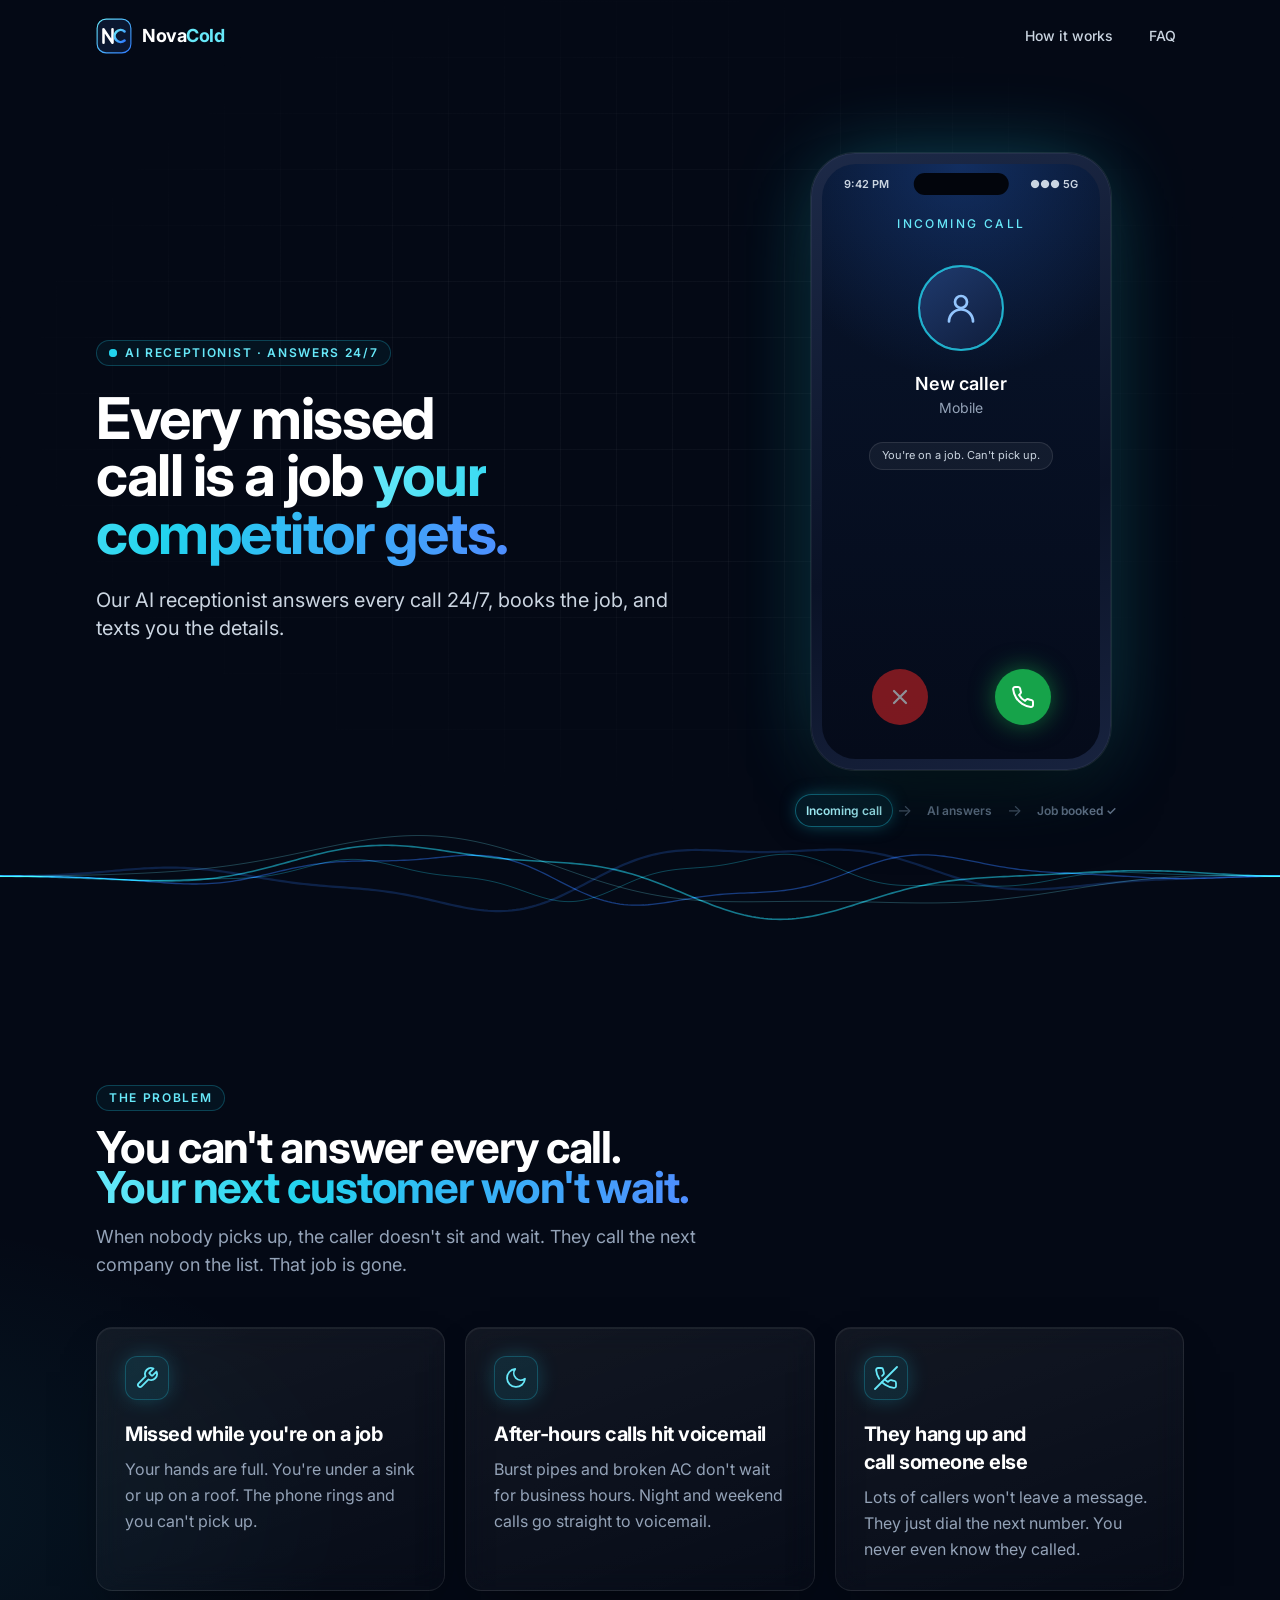
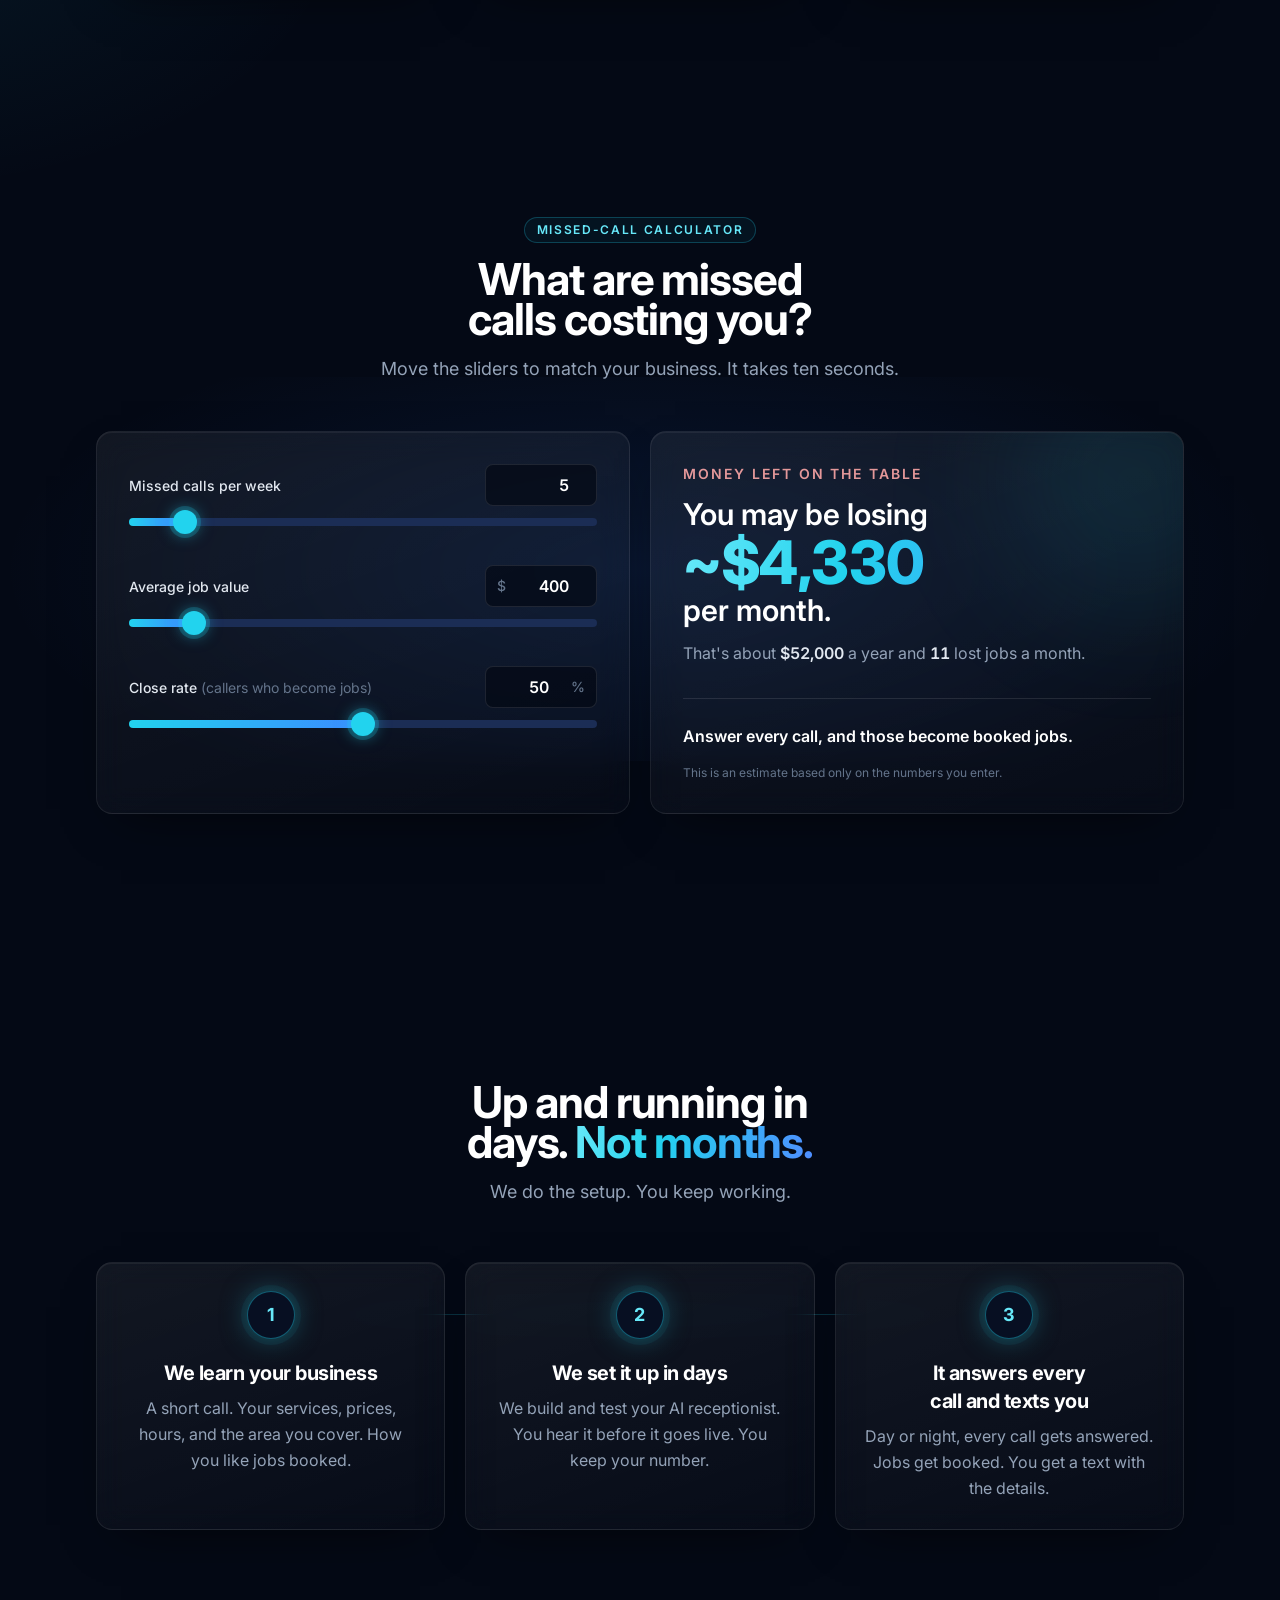
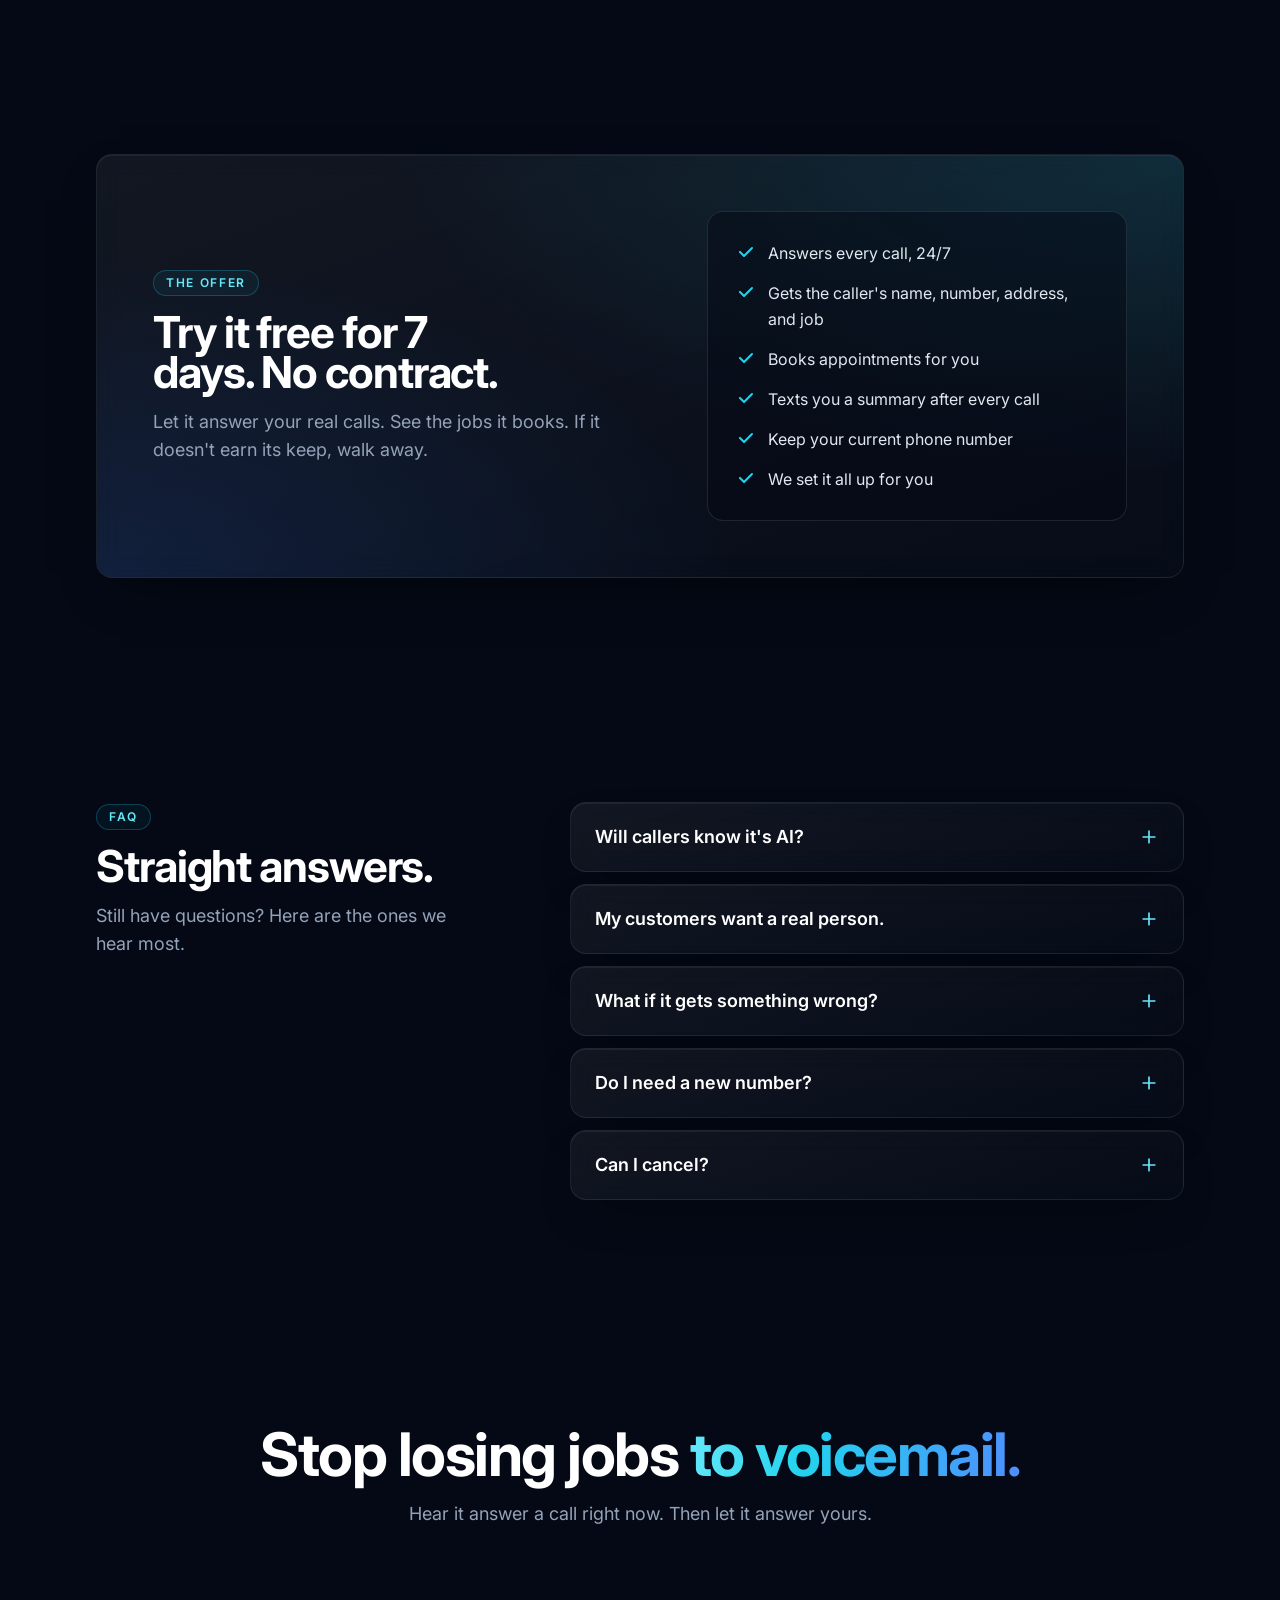
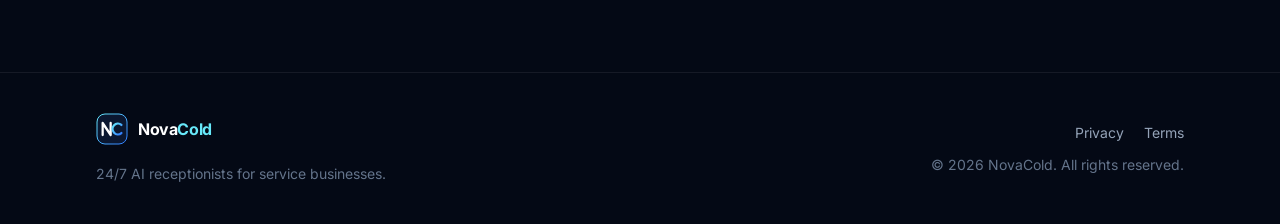
==== commit c0d63638: "Add files via upload" ====
--- a/index.html
+++ b/index.html
@@ -1,927 +1,478 @@
 <!DOCTYPE html>
-<html lang="en-GB">
+<html lang="en">
 <head>
-<meta charset="UTF-8">
-<meta name="viewport" content="width=device-width, initial-scale=1.0">
-<meta name="description" content="NovaCold builds and manages personalised AI-powered cold email campaigns that fill your B2B pipeline with qualified leads — automatically, every month.">
-<meta property="og:type" content="website">
-<meta property="og:title" content="NovaCold — AI Cold Email Agency">
-<meta property="og:description" content="Personalised cold email campaigns that fill your B2B pipeline with qualified leads — automatically, every month.">
-<meta property="og:site_name" content="NovaCold">
-<meta name="twitter:card" content="summary_large_image">
-<meta name="twitter:title" content="NovaCold — AI Cold Email Agency">
-<meta name="twitter:description" content="Personalised cold email campaigns that fill your B2B pipeline with qualified leads — automatically, every month.">
-<meta name="twitter:image" content="https://novacold.agency/og-image.png">
-<meta property="og:image" content="https://novacold.agency/og-image.png">
-<meta property="og:image:width" content="1200">
-<meta property="og:image:height" content="630">
-<title>NovaCold — AI Cold Email Agency</title>
-<link rel="icon" type="image/svg+xml" href="data:image/svg+xml,%3Csvg xmlns='http://www.w3.org/2000/svg' viewBox='0 0 110 110'%3E%3Cdefs%3E%3ClinearGradient id='f' x1='0%25' y1='0%25' x2='0%25' y2='100%25'%3E%3Cstop offset='0%25' stop-color='%230e7490'/%3E%3Cstop offset='100%25' stop-color='%230c4a6e'/%3E%3C/linearGradient%3E%3C/defs%3E%3Crect width='110' height='110' rx='24' fill='url(%23f)'/%3E%3Ctext x='12' y='82' font-family='system-ui%2Csans-serif' font-size='68' font-weight='800' fill='%23ffffff'%3EN%3C/text%3E%3Ctext x='58' y='82' font-family='system-ui%2Csans-serif' font-size='68' font-weight='800' fill='%2322d3ee' opacity='0.75'%3EC%3C/text%3E%3Cline x1='12' y1='88' x2='98' y2='88' stroke='%2322d3ee' stroke-width='2' opacity='0.4'/%3E%3C/svg%3E">
-<style>
-*{box-sizing:border-box;margin:0;padding:0;}
-html{scroll-behavior:smooth;}
-
-/* GLOBAL GRADIENT BACKGROUND */
-body{
-  font-family:-apple-system,BlinkMacSystemFont,'Segoe UI',sans-serif;
-  background:#041c2e;
-  color:#e2e8f0;
-  line-height:1.6;
-  background-image:
-    radial-gradient(ellipse 80% 50% at 20% 10%, rgba(12,74,110,0.35) 0%, transparent 60%),
-    radial-gradient(ellipse 60% 40% at 80% 20%, rgba(6,182,212,0.25) 0%, transparent 55%),
-    radial-gradient(ellipse 70% 60% at 50% 50%, rgba(14,116,144,0.1) 0%, transparent 65%),
-    radial-gradient(ellipse 80% 50% at 10% 80%, rgba(8,145,178,0.12) 0%, transparent 60%),
-    radial-gradient(ellipse 60% 40% at 90% 90%, rgba(12,74,110,0.2) 0%, transparent 55%);
-  background-attachment:fixed;
-}
-a{color:inherit;text-decoration:none;}
-
-/* NAV */
-nav{display:flex;justify-content:space-between;align-items:center;padding:1.1rem 3rem;position:sticky;top:0;background:rgba(2,11,24,0.85);backdrop-filter:blur(16px);-webkit-backdrop-filter:blur(16px);z-index:100;box-shadow:0 1px 30px rgba(0,0,0,0.4);border-bottom:1px solid rgba(6,182,212,0.22);}
-.logo{display:flex;align-items:center;gap:0.6rem;font-size:1.4rem;font-weight:700;letter-spacing:-0.02em;color:#fff;}
-.logo .logo-text{color:#fff;}
-.logo .logo-text span{color:#22d3ee;}
-.logo-mark{width:34px;height:34px;flex-shrink:0;}
-.nav-links{display:flex;gap:2rem;font-size:0.875rem;color:#94a3b8;}
-.nav-links a:hover{color:#22d3ee;transition:color 0.2s;}
-.nav-cta{background:linear-gradient(135deg,#0c4a6e,#0e7490);color:#fff;padding:0.55rem 1.4rem;border-radius:6px;font-size:0.875rem;font-weight:600;cursor:pointer;border:none;transition:all 0.2s;box-shadow:0 2px 12px rgba(6,182,212,0.25);}
-.nav-cta:hover{background:linear-gradient(135deg,#0e7490,#06b6d4);box-shadow:0 2px 20px rgba(6,182,212,0.4);}
-
-/* HERO */
-.hero-wrapper{padding-bottom:4rem;
-  position:relative;overflow:hidden;min-height:600px;
-  background:linear-gradient(135deg, #041c2e 0%, #041824 40%, #051e2e 70%, #041c2e 100%);
-  border-bottom:1px solid rgba(6,182,212,0.22);
-}
-.hero-wrapper::before{
-  content:"";position:absolute;top:0;left:0;right:0;bottom:0;
-  background:
-    radial-gradient(ellipse 70% 80% at 75% 50%, rgba(6,182,212,0.16) 0%, transparent 65%),
-    radial-gradient(ellipse 50% 60% at 85% 30%, rgba(12,74,110,0.25) 0%, transparent 60%);
-  pointer-events:none;z-index:0;
-}
-.hero-bg{position:absolute;top:0;right:0;width:55%;height:100%;pointer-events:none;z-index:1;opacity:1;}
-.hero-bg svg{width:100%;height:100%;display:block;}
-.hero-fade{position:absolute;top:0;left:0;width:60%;height:100%;background:linear-gradient(to right,#041c2e 0%,#041c2e 35%,rgba(2,11,24,0.7) 65%,transparent 100%);pointer-events:none;z-index:2;}
-
-.hero{text-align:left;padding:7rem 4rem 6rem;max-width:1100px;margin:0 auto;position:relative;z-index:3;}
-.hero-badge{display:inline-block;background:rgba(6,182,212,0.28);color:#67e8f9;font-size:0.75rem;font-weight:600;padding:0.35rem 1.1rem;border-radius:99px;margin-bottom:1.75rem;letter-spacing:0.05em;text-transform:uppercase;border:1px solid rgba(6,182,212,0.3);}
-.hero h1{font-size:3.6rem;font-weight:800;line-height:1.1;letter-spacing:-0.04em;margin-bottom:1.5rem;color:#f8fafc;max-width:700px;}
-.hero h1 span{background:linear-gradient(135deg,#22d3ee,#06b6d4);-webkit-background-clip:text;-webkit-text-fill-color:transparent;background-clip:text;}
-.hero p{font-size:1.15rem;color:#94a3b8;max-width:520px;margin:0 0 2.5rem;line-height:1.8;}
-.hero-buttons{display:flex;gap:0.875rem;justify-content:flex-start;flex-wrap:wrap;}
-.btn-dark{background:linear-gradient(135deg,#0c4a6e,#0e7490);color:#fff;padding:0.85rem 2rem;border-radius:8px;font-size:0.95rem;font-weight:600;transition:all 0.2s;cursor:pointer;border:none;box-shadow:0 4px 20px rgba(6,182,212,0.3);}
-.btn-dark:hover{background:linear-gradient(135deg,#0e7490,#06b6d4);box-shadow:0 4px 28px rgba(6,182,212,0.5);}
-.btn-outline{background:transparent;color:#e2e8f0;padding:0.85rem 2rem;border-radius:8px;font-size:0.95rem;font-weight:600;border:1.5px solid rgba(6,182,212,0.3);transition:all 0.2s;cursor:pointer;}
-.btn-outline:hover{border-color:#22d3ee;color:#22d3ee;}
-
-/* MOBILE NAV */
-.mobile-menu-btn{display:none;background:none;border:none;cursor:pointer;padding:0.25rem;flex-direction:column;gap:5px;}
-.mobile-menu-btn span{display:block;width:22px;height:2px;background:#e2e8f0;border-radius:2px;transition:all 0.3s;}
-.mobile-nav{display:none;flex-direction:column;gap:0;background:rgba(2,11,24,0.97);border-top:1px solid rgba(6,182,212,0.22);padding:0;position:fixed;top:var(--nav-height,60px);left:0;width:100%;z-index:99;box-shadow:0 8px 30px rgba(0,0,0,0.5);}
-.mobile-nav a{padding:0.85rem 2rem;font-size:0.9rem;color:#94a3b8;border-bottom:1px solid rgba(6,182,212,0.16);display:block;}
-.mobile-nav a:hover{color:#22d3ee;background:rgba(6,182,212,0.13);}
-.mobile-nav .mobile-cta{background:linear-gradient(135deg,#0c4a6e,#0e7490);color:#fff;text-align:center;font-weight:600;border:none;}
-.mobile-nav .mobile-cta:hover{background:linear-gradient(135deg,#0e7490,#06b6d4);}
-.mobile-nav.open{display:flex;}
-.info-btn{width:20px;height:20px;border-radius:50%;background:rgba(6,182,212,0.28);border:1px solid rgba(6,182,212,0.4);cursor:pointer;display:flex;align-items:center;justify-content:center;font-size:11px;color:#22d3ee;font-weight:700;position:relative;-webkit-tap-highlight-color:transparent;}
-.tooltip{display:none;position:absolute;right:0;top:26px;background:#041824;color:#e2e8f0;font-size:0.75rem;padding:0.75rem;border-radius:8px;width:200px;z-index:200;line-height:1.5;text-align:left;border:1px solid rgba(6,182,212,0.2);box-shadow:0 4px 20px rgba(0,0,0,0.5);}
-.info-btn:hover .tooltip,.info-btn.active .tooltip{display:block;}
-
-/* SECTIONS */
-section{padding:5rem 2rem;background:transparent;}
-.container{max-width:900px;margin:0 auto;}
-.section-tag{font-size:0.75rem;font-weight:600;color:#22d3ee;text-transform:uppercase;letter-spacing:0.08em;margin-bottom:0.75rem;}
-.section-title{font-size:2rem;font-weight:700;letter-spacing:-0.02em;color:#f1f5f9;margin-bottom:0.75rem;}
-.section-sub{font-size:1rem;color:#94a3b8;max-width:520px;line-height:1.7;margin-bottom:3rem;}
-
-/* HOW IT WORKS */
-#how-it-works{
-  background:linear-gradient(180deg, transparent 0%, rgba(12,74,110,0.18) 50%, transparent 100%);
-  position:relative;
-}
-#how-it-works::before{
-  content:"";position:absolute;top:0;left:0;right:0;bottom:0;
-  background:radial-gradient(ellipse 60% 70% at 80% 50%, rgba(6,182,212,0.14) 0%, transparent 60%);
-  pointer-events:none;
-}
-.steps{display:grid;grid-template-columns:repeat(auto-fit,minmax(180px,1fr));gap:1.5rem;}
-.step{padding:1.75rem;background:rgba(6,32,48,0.85);border-radius:12px;border:1px solid rgba(6,182,212,0.25);transition:all 0.25s;backdrop-filter:blur(8px);}
-.step:hover{border-color:rgba(6,182,212,0.4);box-shadow:0 0 24px rgba(6,182,212,0.25);transform:translateY(-2px);}
-.step-icon{width:36px;height:36px;background:rgba(6,182,212,0.28);border-radius:8px;display:flex;align-items:center;justify-content:center;margin-bottom:1rem;}
-.step-icon svg{width:18px;height:18px;stroke:#22d3ee;fill:none;stroke-width:2;stroke-linecap:round;stroke-linejoin:round;}
-.step h3{font-size:1rem;font-weight:600;margin-bottom:0.5rem;color:#f1f5f9;}
-.step p{font-size:0.875rem;color:#94a3b8;line-height:1.6;}
-
-/* SERVICES */
-#services{
-  background:linear-gradient(180deg, transparent 0%, rgba(8,145,178,0.14) 50%, transparent 100%);
-  position:relative;
-}
-#services::before{
-  content:"";position:absolute;top:0;left:0;right:0;bottom:0;
-  background:radial-gradient(ellipse 70% 60% at 20% 50%, rgba(12,74,110,0.22) 0%, transparent 60%);
-  pointer-events:none;
-}
-.services{display:grid;grid-template-columns:repeat(auto-fit,minmax(200px,1fr));gap:1.25rem;}
-.service{padding:1.75rem;border:1px solid rgba(6,182,212,0.25);border-radius:12px;transition:all 0.25s;background:rgba(6,32,48,0.75);cursor:default;backdrop-filter:blur(8px);}
-.service:hover{border-color:rgba(6,182,212,0.4);box-shadow:0 0 24px rgba(6,182,212,0.25);transform:translateY(-2px);}
-.service-icon{width:40px;height:40px;background:rgba(6,182,212,0.28);border-radius:10px;display:flex;align-items:center;justify-content:center;margin-bottom:1rem;}
-.service-icon svg{width:20px;height:20px;stroke:#22d3ee;fill:none;stroke-width:2;stroke-linecap:round;stroke-linejoin:round;}
-.service h3{font-size:1rem;font-weight:600;margin-bottom:0.5rem;color:#f1f5f9;}
-.service p{font-size:0.875rem;color:#94a3b8;line-height:1.6;}
-
-/* PRICING */
-#pricing{
-  background:linear-gradient(180deg, transparent 0%, rgba(6,182,212,0.13) 30%, rgba(12,74,110,0.22) 70%, transparent 100%);
-  position:relative;
-}
-#pricing::before{
-  content:"";position:absolute;top:0;left:0;right:0;bottom:0;
-  background:radial-gradient(ellipse 80% 60% at 50% 50%, rgba(6,182,212,0.13) 0%, transparent 65%);
-  pointer-events:none;
-}
-.plans{display:grid;grid-template-columns:repeat(auto-fit,minmax(220px,1fr));gap:1.25rem;}
-.plan{padding:2rem;border:1px solid rgba(6,182,212,0.25);border-radius:12px;position:relative;background:rgba(6,32,48,0.85);backdrop-filter:blur(8px);}
-.plan.featured{border:2px solid rgba(6,182,212,0.5);background:linear-gradient(135deg,rgba(12,74,110,0.4),rgba(14,116,144,0.2));box-shadow:0 0 40px rgba(6,182,212,0.22);}
-.popular{position:absolute;top:-12px;left:50%;transform:translateX(-50%);background:linear-gradient(135deg,#0c4a6e,#06b6d4);color:#fff;font-size:0.7rem;font-weight:700;padding:0.25rem 0.9rem;border-radius:99px;text-transform:uppercase;letter-spacing:0.06em;white-space:nowrap;}
-.plan-header{display:flex;align-items:center;justify-content:space-between;margin-bottom:0.5rem;}
-.plan-name{font-size:0.85rem;font-weight:600;color:#67e8f9;text-transform:uppercase;letter-spacing:0.06em;}
-.plan-price{font-size:2.2rem;font-weight:700;color:#f1f5f9;letter-spacing:-0.03em;margin-bottom:0.25rem;}
-.plan-price span{font-size:1rem;font-weight:400;color:#64748b;}
-.plan-desc{font-size:0.8rem;color:#64748b;margin-bottom:1.5rem;padding-bottom:1.5rem;border-bottom:1px solid rgba(6,182,212,0.22);}
-.plan ul{list-style:none;display:flex;flex-direction:column;gap:0.6rem;}
-.plan li{font-size:0.875rem;color:#cbd5e1;display:flex;align-items:flex-start;gap:0.5rem;}
-.plan li::before{content:"";width:16px;height:16px;background-image:url("data:image/svg+xml,%3Csvg xmlns='http://www.w3.org/2000/svg' viewBox='0 0 24 24' fill='none' stroke='%2306b6d4' stroke-width='2.5' stroke-linecap='round' stroke-linejoin='round'%3E%3Cpolyline points='20 6 9 17 4 12'%3E%3C/polyline%3E%3C/svg%3E");background-repeat:no-repeat;background-size:contain;flex-shrink:0;margin-top:2px;}
-.plan-btn{display:block;text-align:center;margin-top:1.75rem;padding:0.7rem;border-radius:8px;font-size:0.875rem;font-weight:600;border:1.5px solid rgba(6,182,212,0.25);transition:all 0.2s;cursor:pointer;width:100%;background:transparent;color:#e2e8f0;}
-.plan-btn:hover{border-color:#22d3ee;background:rgba(6,182,212,0.28);color:#22d3ee;}
-.plan.featured .plan-btn{background:linear-gradient(135deg,#0c4a6e,#0e7490);color:#fff;border-color:transparent;box-shadow:0 4px 15px rgba(6,182,212,0.3);}
-.plan.featured .plan-btn:hover{background:linear-gradient(135deg,#0e7490,#06b6d4);box-shadow:0 4px 22px rgba(6,182,212,0.5);}
-
-/* MODAL FORM */
-.modal-overlay{display:none;position:fixed;top:0;left:0;width:100%;height:100%;background:rgba(0,0,0,0.6);backdrop-filter:blur(4px);z-index:1000;justify-content:center;align-items:center;padding:1rem;}
-.modal-overlay.active{display:flex;}
-.modal{background:linear-gradient(135deg,#062436,#072840);border-radius:16px;padding:2.5rem;max-width:520px;width:100%;max-height:90vh;overflow-y:auto;position:relative;border:1px solid rgba(6,182,212,0.2);scrollbar-width:none;-ms-overflow-style:none;box-shadow:0 20px 60px rgba(0,0,0,0.5);}
-.modal::-webkit-scrollbar{display:none;}
-.modal-close{position:absolute;top:1rem;right:1rem;background:none;border:none;font-size:1.5rem;cursor:pointer;color:#64748b;line-height:1;}
-.modal h2{font-size:1.5rem;font-weight:700;margin-bottom:0.5rem;color:#f1f5f9;}
-.modal-plan-badge{display:inline-block;background:rgba(6,182,212,0.28);color:#67e8f9;font-size:0.75rem;font-weight:600;padding:0.3rem 0.85rem;border-radius:99px;margin-bottom:1.5rem;border:1px solid rgba(6,182,212,0.3);letter-spacing:0.03em;}
-.form-group{margin-bottom:1.25rem;}
-.form-row{display:grid;grid-template-columns:1fr 1fr;gap:1rem;}
-label{display:block;font-size:0.8rem;font-weight:600;color:#94a3b8;margin-bottom:0.4rem;text-transform:uppercase;letter-spacing:0.04em;}
-input,textarea,select{width:100%;padding:0.7rem 0.9rem;border:1.5px solid rgba(6,182,212,0.28);border-radius:8px;font-size:0.9rem;font-family:inherit;color:#e2e8f0;transition:border-color 0.2s;background:rgba(2,11,24,0.8);}
-input:focus,textarea:focus,select:focus{outline:none;border-color:#06b6d4;box-shadow:0 0 0 3px rgba(6,182,212,0.22);}
-textarea{resize:vertical;min-height:90px;}
-.optional{font-size:0.7rem;color:#aaa;font-weight:400;text-transform:none;letter-spacing:0;}
-.submit-btn{width:100%;background:linear-gradient(135deg,#0c4a6e,#0e7490);color:#fff;border:none;padding:0.9rem;border-radius:8px;font-size:0.95rem;font-weight:600;cursor:pointer;margin-top:0.5rem;transition:all 0.2s;box-shadow:0 4px 20px rgba(6,182,212,0.3);}
-.submit-btn:hover{background:linear-gradient(135deg,#0e7490,#06b6d4);box-shadow:0 4px 28px rgba(6,182,212,0.5);}
-.form-note{font-size:0.75rem;color:#475569;text-align:center;margin-top:0.75rem;}
-
-/* ABOUT */
-#about{
-  background:linear-gradient(180deg, transparent 0%, rgba(12,74,110,0.18) 50%, transparent 100%);
-  position:relative;
-}
-#about::before{
-  content:"";position:absolute;top:0;left:0;right:0;bottom:0;
-  background:radial-gradient(ellipse 60% 70% at 70% 50%, rgba(6,182,212,0.14) 0%, transparent 60%);
-  pointer-events:none;
-}
-.about-grid{display:grid;grid-template-columns:1fr 1fr;gap:4rem;align-items:center;}
-.about-text p{font-size:1rem;color:#94a3b8;line-height:1.8;margin-bottom:1rem;}
-.about-card{background:rgba(6,32,48,0.85);border-radius:16px;padding:2rem;border:1px solid rgba(6,182,212,0.28);backdrop-filter:blur(8px);}
-.about-card-inner{display:flex;align-items:center;gap:1rem;margin-bottom:1.5rem;}
-.avatar{width:56px;height:56px;background:linear-gradient(135deg,#0c4a6e,#06b6d4);border-radius:50%;display:flex;align-items:center;justify-content:center;font-weight:700;font-size:1.1rem;color:#fff;flex-shrink:0;}
-.about-card h3{font-size:1rem;font-weight:600;color:#f1f5f9;}
-.about-card p{font-size:0.875rem;color:#94a3b8;line-height:1.7;}
-.about-card .role{font-size:0.875rem;color:#94a3b8;}
-.about-tags{display:flex;flex-wrap:wrap;gap:0.5rem;margin-top:1rem;}
-.tag{background:rgba(6,182,212,0.22);border:1px solid rgba(6,182,212,0.2);font-size:0.75rem;padding:0.3rem 0.75rem;border-radius:99px;color:#67e8f9;}
-
-/* CTA */
-.cta-section{
-  background:linear-gradient(135deg,#051f30 0%,#0e5a82 50%,#051f30 100%);
-  color:#fff;text-align:center;padding:5rem 2rem;
-  position:relative;overflow:hidden;
-}
-.cta-section::before{
-  content:"";position:absolute;top:0;left:0;right:0;bottom:0;
-  background:
-    radial-gradient(ellipse 60% 80% at 30% 50%, rgba(6,182,212,0.28) 0%, transparent 60%),
-    radial-gradient(ellipse 60% 80% at 70% 50%, rgba(6,182,212,0.22) 0%, transparent 60%);
-  pointer-events:none;
-}
-.cta-section h2{font-size:2.2rem;font-weight:700;letter-spacing:-0.02em;margin-bottom:1rem;position:relative;}
-.cta-section p{font-size:1rem;color:rgba(255,255,255,0.7);margin-bottom:2rem;max-width:460px;margin-left:auto;margin-right:auto;position:relative;}
-.btn-white{background:#fff;color:#041824;padding:0.85rem 2rem;border-radius:8px;font-size:0.95rem;font-weight:700;display:inline-block;transition:all 0.2s;cursor:pointer;border:none;position:relative;}
-.btn-white:hover{background:#e0f2fe;box-shadow:0 4px 20px rgba(6,182,212,0.3);}
-.contact-details{display:flex;justify-content:center;gap:2rem;flex-wrap:wrap;margin-top:2rem;font-size:0.875rem;color:rgba(255,255,255,0.5);position:relative;}
-
-/* FOOTER */
-footer{text-align:center;padding:2rem;font-size:0.8rem;color:#475569;border-top:1px solid rgba(6,182,212,0.22);background:rgba(2,11,24,0.9);}
-footer a{color:#94a3b8;transition:color 0.2s;}
-footer a:hover{color:#22d3ee;}
-
-/* SUCCESS MESSAGE */
-.success-msg{display:none;text-align:center;padding:2rem 0;}
-.success-msg svg{width:48px;height:48px;stroke:#06b6d4;fill:none;stroke-width:2;stroke-linecap:round;stroke-linejoin:round;margin:0 auto 1rem;display:block;}
-.success-msg h3{font-size:1.25rem;font-weight:700;color:#f1f5f9;margin-bottom:0.5rem;}
-.success-msg p{font-size:0.9rem;color:#94a3b8;}
-
-@media(max-width:768px){
-  .hero h1{font-size:2rem;}
-  .nav-links{display:none;}
-  .nav-cta{display:none;}
-  .mobile-menu-btn{display:flex;}
-  .about-grid{grid-template-columns:1fr;}
-  .plans{grid-template-columns:1fr;}
-  .form-row{grid-template-columns:1fr;}
-  .modal{padding:1.5rem;}
-  .hero{padding:5rem 1.5rem 4rem;}
-  .hero-bg{width:85%;opacity:0.4;top:auto;bottom:-5%;right:-15%;height:80%;}
-  .hero-fade{width:100%;background:linear-gradient(to right,#041c2e 0%,#041c2e 35%,rgba(2,11,24,0.85) 65%,rgba(2,11,24,0.5) 100%);}
-}
-@media(prefers-reduced-motion:reduce){
-  *,*::before,*::after{animation-duration:0.01ms!important;animation-iteration-count:1!important;transition-duration:0.01ms!important;scroll-behavior:auto!important;}
-}
-</style>
+  <meta charset="utf-8">
+  <meta name="viewport" content="width=device-width, initial-scale=1, viewport-fit=cover">
+
+  <title>NovaCold | 24/7 AI Receptionist for Service Businesses</title>
+  <meta name="description" content="Every missed call is a job your competitor gets. NovaCold's AI receptionist answers every call 24/7, books the job, and texts you the details. No contract. Free trial.">
+  <link rel="canonical" href="https://novacold.agency/">
+  <meta name="theme-color" content="#040915">
+  <meta name="color-scheme" content="dark">
+
+  <!-- Open Graph / social -->
+  <meta property="og:type" content="website">
+  <meta property="og:site_name" content="NovaCold">
+  <meta property="og:url" content="https://novacold.agency/">
+  <meta property="og:title" content="Every missed call is a job your competitor gets.">
+  <meta property="og:description" content="Our AI receptionist answers every call 24/7, books the job, and texts you the details.">
+  <meta property="og:image" content="https://novacold.agency/og-image.png">
+  <meta property="og:image:width" content="1200">
+  <meta property="og:image:height" content="630">
+  <meta property="og:image:alt" content="NovaCold: Every missed call is a job your competitor gets.">
+  <meta name="twitter:card" content="summary_large_image">
+  <meta name="twitter:title" content="Every missed call is a job your competitor gets.">
+  <meta name="twitter:description" content="Our AI receptionist answers every call 24/7, books the job, and texts you the details.">
+  <meta name="twitter:image" content="https://novacold.agency/og-image.png">
+
+  <!-- Icons -->
+  <link rel="icon" href="favicon.svg" type="image/svg+xml">
+  <link rel="icon" href="favicon-32.png" type="image/png" sizes="32x32">
+  <link rel="apple-touch-icon" href="apple-touch-icon.png">
+  <link rel="manifest" href="site.webmanifest">
+
+  <!-- Font -->
+  <link rel="preconnect" href="https://fonts.googleapis.com">
+  <link rel="preconnect" href="https://fonts.gstatic.com" crossorigin>
+  <link rel="stylesheet" href="https://fonts.googleapis.com/css2?family=Inter:wght@400;500;600;700;800&display=swap">
+
+  <link rel="stylesheet" href="assets/css/styles.css">
+  <script src="site.config.js" defer></script>
+  <script src="assets/js/main.js" defer></script>
+
+  <script type="application/ld+json">
+  {
+    "@context": "https://schema.org",
+    "@type": "Organization",
+    "name": "NovaCold",
+    "url": "https://novacold.agency/",
+    "logo": "https://novacold.agency/apple-touch-icon.png",
+    "description": "24/7 AI receptionists for service businesses. Answers every call, books the job, and texts the owner a summary."
+  }
+  </script>
 </head>
 <body>
-<canvas id="bg-canvas" style="position:fixed;top:0;left:0;width:100%;height:100%;z-index:-1;pointer-events:none;"></canvas>
-
-<!-- MODAL FORM -->
-<div class="modal-overlay" id="modalOverlay">
-  <div class="modal">
-    <button class="modal-close" onclick="closeModal()">×</button>
-    <div id="formContent">
-      <h2>Get started with NovaCold</h2>
-      <div class="modal-plan-badge" id="planBadge">Trial Plan</div>
-      <form id="contactForm" onsubmit="submitForm(event)">
-        <input type="hidden" name="plan" id="planInput">
-        <div class="form-row">
-          <div class="form-group">
-            <label>First name</label>
-            <input type="text" name="firstname" placeholder="Your first name" required>
+  <a href="#main" class="sr-only focus:not-sr-only focus:fixed focus:left-4 focus:top-4 focus:z-[100] focus:rounded-lg focus:bg-cyan-400 focus:px-4 focus:py-2 focus:font-semibold focus:text-navy-950">Skip to content</a>
+
+  <!-- ============ NAV ============ -->
+  <header class="site-header" data-header>
+    <nav class="container-site flex h-16 items-center justify-between gap-4 sm:h-[4.5rem]" aria-label="Main">
+      <a href="#top" class="flex items-center gap-2.5 rounded-lg" aria-label="NovaCold home">
+        <svg class="h-9 w-9" viewBox="0 0 48 48" aria-hidden="true">
+          <defs><linearGradient id="nc-g1" x1="0" y1="0" x2="1" y2="1"><stop offset="0" stop-color="#67e8f9"/><stop offset="1" stop-color="#2f7bff"/></linearGradient></defs>
+          <rect x="1.5" y="1.5" width="45" height="45" rx="12" fill="#0b1730" stroke="url(#nc-g1)" stroke-width="1.5"/>
+          <path d="M10 33V15l12 18V15" fill="none" stroke="#fff" stroke-width="3.4" stroke-linecap="round" stroke-linejoin="round"/>
+          <path d="M38.1 17.9A8 8 0 1 0 38.1 30.1" fill="none" stroke="url(#nc-g1)" stroke-width="3.4" stroke-linecap="round"/>
+        </svg>
+        <span class="text-lg font-bold tracking-tight text-white">Nova<span class="text-cyan-300">Cold</span></span>
+      </a>
+      <div class="flex items-center gap-2 sm:gap-6">
+        <div class="hidden items-center gap-5 sm:flex">
+          <a href="#how-it-works" class="nav-link">How it works</a>
+          <a href="#faq" class="nav-link">FAQ</a>
+        </div>
+        <a href="#" class="btn btn-primary btn-sm" data-cta="phone" hidden>
+          <svg viewBox="0 0 24 24" fill="none" stroke="currentColor" stroke-width="2" stroke-linecap="round" stroke-linejoin="round" aria-hidden="true"><path d="M22 16.92v3a2 2 0 0 1-2.18 2 19.79 19.79 0 0 1-8.63-3.07 19.5 19.5 0 0 1-6-6 19.79 19.79 0 0 1-3.07-8.67A2 2 0 0 1 4.11 2h3a2 2 0 0 1 2 1.72 12.84 12.84 0 0 0 .7 2.81 2 2 0 0 1-.45 2.11L8.09 9.91a16 16 0 0 0 6 6l1.27-1.27a2 2 0 0 1 2.11-.45 12.84 12.84 0 0 0 2.81.7A2 2 0 0 1 22 16.92z"/></svg>
+          Hear it live
+        </a>
+      </div>
+    </nav>
+  </header>
+
+  <main id="main">
+    <!-- ============ HERO ============ -->
+    <section id="top" class="relative -mt-16 overflow-hidden pt-16 sm:-mt-[4.5rem] sm:pt-[4.5rem]" aria-labelledby="hero-title">
+      <div class="pointer-events-none absolute inset-0 grid-bg" aria-hidden="true"></div>
+      <canvas class="pointer-events-none absolute inset-0 h-full w-full" data-wave aria-hidden="true"></canvas>
+      <div class="pointer-events-none absolute inset-x-0 bottom-0 h-10 bg-gradient-to-b from-transparent to-navy-950" aria-hidden="true"></div>
+
+      <div class="container-site relative grid items-center gap-14 pb-28 pt-12 sm:pb-36 sm:pt-20 lg:grid-cols-[1.15fr_0.85fr] lg:gap-10">
+        <div class="max-w-2xl">
+          <p class="eyebrow reveal">
+            <span class="relative flex h-2 w-2"><span class="absolute inline-flex h-full w-full animate-ping rounded-full bg-cyan-400 opacity-60 motion-reduce:hidden"></span><span class="relative inline-flex h-2 w-2 rounded-full bg-cyan-400"></span></span>
+            AI receptionist · Answers 24/7
+          </p>
+          <h1 id="hero-title" class="reveal mt-6 text-4xl leading-[1.08] sm:text-5xl lg:text-[3.6rem]" data-delay="1">
+            Every missed call is a job <span class="text-gradient">your competitor gets.</span>
+          </h1>
+          <p class="reveal mt-6 max-w-xl text-lg text-slate-300 sm:text-xl" data-delay="2">
+            Our AI receptionist answers every call 24/7, books the job, and texts you the details.
+          </p>
+
+          <div class="reveal mt-9" data-delay="3" data-cta-group>
+            <div class="flex flex-col gap-3 sm:flex-row">
+              <a href="#" class="btn btn-primary" data-cta="phone" hidden>
+                <svg viewBox="0 0 24 24" fill="none" stroke="currentColor" stroke-width="2" stroke-linecap="round" stroke-linejoin="round" aria-hidden="true"><path d="M22 16.92v3a2 2 0 0 1-2.18 2 19.79 19.79 0 0 1-8.63-3.07 19.5 19.5 0 0 1-6-6 19.79 19.79 0 0 1-3.07-8.67A2 2 0 0 1 4.11 2h3a2 2 0 0 1 2 1.72 12.84 12.84 0 0 0 .7 2.81 2 2 0 0 1-.45 2.11L8.09 9.91a16 16 0 0 0 6 6l1.27-1.27a2 2 0 0 1 2.11-.45 12.84 12.84 0 0 0 2.81.7A2 2 0 0 1 22 16.92z"/></svg>
+                Call our AI now
+              </a>
+              <a href="#" class="btn btn-ghost" data-cta="booking" target="_blank" rel="noopener" hidden>
+                <svg viewBox="0 0 24 24" fill="none" stroke="currentColor" stroke-width="2" stroke-linecap="round" stroke-linejoin="round" aria-hidden="true"><rect x="3" y="4" width="18" height="18" rx="2"/><path d="M16 2v4M8 2v4M3 10h18"/></svg>
+                Book a call
+              </a>
+            </div>
+            <p class="mt-3 text-sm text-slate-400" data-phone-line hidden>Demo line: <a href="#" class="font-semibold text-cyan-300 underline-offset-4 hover:underline" data-phone-text></a>. Call it and talk to the AI yourself.</p>
+            <p class="cta-note" data-cta-note>
+              <svg class="check" viewBox="0 0 20 20" fill="currentColor" aria-hidden="true"><path fill-rule="evenodd" d="M16.7 5.3a1 1 0 0 1 0 1.4l-8 8a1 1 0 0 1-1.4 0l-4-4a1 1 0 1 1 1.4-1.4L8 12.6l7.3-7.3a1 1 0 0 1 1.4 0z" clip-rule="evenodd"/></svg>
+              <span>No contract</span><span class="dot" data-trial aria-hidden="true">•</span><span data-trial>Free trial</span>
+            </p>
           </div>
-          <div class="form-group">
-            <label>Last name</label>
-            <input type="text" name="lastname" placeholder="Your last name" required>
+        </div>
+
+        <!-- Phone mock -->
+        <div class="reveal flex flex-col items-center" data-delay="2">
+          <p class="sr-only">Animated example: a call comes in, the AI receptionist answers, books the job, and texts the owner a summary.</p>
+          <div class="phone" data-phone data-state="ring" aria-hidden="true">
+            <div class="phone-screen">
+              <div class="phone-notch"></div>
+              <div class="phone-status"><span>9:42 PM</span><span>●●● 5G</span></div>
+
+              <!-- SMS to owner -->
+              <div class="sms-toast">
+                <div class="mb-1 flex items-center justify-between text-[10px] font-semibold uppercase tracking-wider text-slate-400">
+                  <span class="flex items-center gap-1.5"><span class="inline-block h-3.5 w-3.5 rounded bg-gradient-to-br from-cyan-300 to-electric"></span>Text · New job</span><span>now</span>
+                </div>
+                <p><b class="text-white">New job booked.</b> Maria. Leaking water heater. 12 Oak St. Tomorrow 9:00 AM. Caller number saved.</p>
+              </div>
+
+              <!-- Stage 1: incoming -->
+              <div class="stage stage-ring text-center">
+                <p class="text-xs font-medium uppercase tracking-[0.2em] text-cyan-300">Incoming call</p>
+                <div class="caller-avatar">
+                  <svg class="h-9 w-9" viewBox="0 0 24 24" fill="none" stroke="currentColor" stroke-width="1.8" stroke-linecap="round" stroke-linejoin="round"><circle cx="12" cy="8" r="4"/><path d="M4 21a8 8 0 0 1 16 0"/></svg>
+                </div>
+                <p class="mt-5 text-lg font-semibold text-white">New caller</p>
+                <p class="text-sm text-slate-400">Mobile</p>
+                <p class="mx-auto mt-6 w-fit rounded-full border border-white/10 bg-white/5 px-3 py-1 text-[11px] text-slate-300">You're on a job. Can't pick up.</p>
+                <div class="mt-auto flex items-center justify-around pb-4">
+                  <span class="call-btn decline"><svg viewBox="0 0 24 24" fill="none" stroke="currentColor" stroke-width="2.2" stroke-linecap="round"><path d="M6 6l12 12M18 6L6 18"/></svg></span>
+                  <span class="call-btn accept"><svg viewBox="0 0 24 24" fill="none" stroke="currentColor" stroke-width="2" stroke-linecap="round" stroke-linejoin="round"><path d="M22 16.92v3a2 2 0 0 1-2.18 2 19.79 19.79 0 0 1-8.63-3.07 19.5 19.5 0 0 1-6-6 19.79 19.79 0 0 1-3.07-8.67A2 2 0 0 1 4.11 2h3a2 2 0 0 1 2 1.72 12.84 12.84 0 0 0 .7 2.81 2 2 0 0 1-.45 2.11L8.09 9.91a16 16 0 0 0 6 6l1.27-1.27a2 2 0 0 1 2.11-.45 12.84 12.84 0 0 0 2.81.7A2 2 0 0 1 22 16.92z"/></svg></span>
+                </div>
+              </div>
+
+              <!-- Stage 2: AI answers -->
+              <div class="stage stage-talk gap-2.5">
+                <div class="mb-1 flex items-center justify-between rounded-xl border border-cyan-400/25 bg-cyan-400/[0.07] px-3 py-2">
+                  <div>
+                    <p class="text-[11px] font-semibold text-cyan-200">AI receptionist</p>
+                    <p class="text-[10px] text-slate-400">Answered in 1 ring</p>
+                  </div>
+                  <div class="mini-wave"><i></i><i></i><i></i><i></i><i></i></div>
+                </div>
+                <p class="bubble ai"><span class="who">AI</span>Thanks for calling. How can I help today?</p>
+                <p class="bubble caller"><span class="who">Caller</span>My water heater is leaking.</p>
+                <p class="bubble ai"><span class="who">AI</span>Sorry about that. I can get someone out tomorrow at 9 AM. Does that work?</p>
+                <p class="bubble caller"><span class="who">Caller</span>Yes, please. I'm Maria, 12 Oak St.</p>
+              </div>
+
+              <!-- Stage 3: booked -->
+              <div class="stage stage-booked text-center">
+                <div class="check-badge"><svg viewBox="0 0 24 24" fill="none" stroke="currentColor" stroke-width="3" stroke-linecap="round" stroke-linejoin="round"><path d="M5 12.5l4.5 4.5L19 7.5"/></svg></div>
+                <p class="mt-5 text-xl font-bold text-white">Job booked ✓</p>
+                <p class="text-xs text-slate-400">While you kept working</p>
+                <div class="mt-5 rounded-2xl border border-white/10 bg-white/[0.04] px-4 py-2 text-left">
+                  <div class="detail-row" style="border-top:0"><span>Customer</span><span>Maria</span></div>
+                  <div class="detail-row"><span>Job</span><span>Water heater leak</span></div>
+                  <div class="detail-row"><span>Address</span><span>12 Oak St</span></div>
+                  <div class="detail-row"><span>When</span><span>Tomorrow, 9:00 AM</span></div>
+                </div>
+              </div>
+            </div>
           </div>
-        </div>
-        <div class="form-group">
-          <label>Company name</label>
-          <input type="text" name="company" placeholder="Your company name" required>
-        </div>
-        <div class="form-group">
-          <label>Company website <span class="optional">(optional)</span></label>
-          <input type="url" name="website" placeholder="https://yourcompany.com">
-        </div>
-        <div class="form-group">
-          <label>Describe your company</label>
-          <textarea name="company_desc" placeholder="What does your company do? What services or products do you offer?" required></textarea>
-        </div>
-        <div class="form-group">
-          <label>Describe your ideal client</label>
-          <textarea name="ideal_client" placeholder="Who is your ideal customer? What industry, company size, job title, location?" required></textarea>
-        </div>
-        <div class="form-group">
-          <label>Your email address</label>
-          <input type="email" name="email" placeholder="john@company.com" required>
-        </div>
-        <div class="form-row">
-          <div class="form-group">
-            <label>City</label>
-            <input type="text" name="city" placeholder="City" required>
+
+          <ol class="mt-6 flex flex-wrap items-center justify-center gap-1 text-center" aria-hidden="true">
+            <li class="flow-step is-active" data-flow="ring">Incoming call</li>
+            <li class="text-slate-600">→</li>
+            <li class="flow-step" data-flow="talk">AI answers</li>
+            <li class="text-slate-600">→</li>
+            <li class="flow-step" data-flow="booked">Job booked ✓</li>
+          </ol>
+        </div>
+      </div>
+    </section>
+
+    <!-- ============ PROBLEM ============ -->
+    <section class="section" aria-labelledby="problem-title">
+      <div class="container-site">
+        <div class="max-w-2xl">
+          <p class="eyebrow reveal">The problem</p>
+          <h2 id="problem-title" class="h2 reveal" data-delay="1">You can't answer every call. <span class="text-gradient">Your next customer won't wait.</span></h2>
+          <p class="lead reveal" data-delay="2">When nobody picks up, the caller doesn't sit and wait. They call the next company on the list. That job is gone.</p>
+        </div>
+
+        <div class="mt-12 grid gap-5 md:grid-cols-3">
+          <article class="glass reveal p-6 sm:p-7" data-delay="1">
+            <div class="icon-tile">
+              <svg class="h-6 w-6" viewBox="0 0 24 24" fill="none" stroke="currentColor" stroke-width="1.8" stroke-linecap="round" stroke-linejoin="round" aria-hidden="true"><path d="M14.7 6.3a1 1 0 0 0 0 1.4l1.6 1.6a1 1 0 0 0 1.4 0l3.77-3.77a6 6 0 0 1-7.94 7.94l-6.91 6.91a2.12 2.12 0 0 1-3-3l6.91-6.91a6 6 0 0 1 7.94-7.94l-3.76 3.76z"/></svg>
+            </div>
+            <h3 class="mt-5 text-xl">Missed while you're on a job</h3>
+            <p class="mt-2 text-slate-400">Your hands are full. You're under a sink or up on a roof. The phone rings and you can't pick up.</p>
+          </article>
+          <article class="glass reveal p-6 sm:p-7" data-delay="2">
+            <div class="icon-tile">
+              <svg class="h-6 w-6" viewBox="0 0 24 24" fill="none" stroke="currentColor" stroke-width="1.8" stroke-linecap="round" stroke-linejoin="round" aria-hidden="true"><path d="M21 12.79A9 9 0 1 1 11.21 3 7 7 0 0 0 21 12.79z"/></svg>
+            </div>
+            <h3 class="mt-5 text-xl">After-hours calls hit voicemail</h3>
+            <p class="mt-2 text-slate-400">Burst pipes and broken AC don't wait for business hours. Night and weekend calls go straight to voicemail.</p>
+          </article>
+          <article class="glass reveal p-6 sm:p-7" data-delay="3">
+            <div class="icon-tile">
+              <svg class="h-6 w-6" viewBox="0 0 24 24" fill="none" stroke="currentColor" stroke-width="1.8" stroke-linecap="round" stroke-linejoin="round" aria-hidden="true"><path d="M10.68 13.31a16 16 0 0 0 3.41 2.6l1.27-1.27a2 2 0 0 1 2.11-.45 12.84 12.84 0 0 0 2.81.7 2 2 0 0 1 1.72 2v3a2 2 0 0 1-2.18 2 19.79 19.79 0 0 1-8.63-3.07 19.42 19.42 0 0 1-3.33-2.67m-2.67-3.34a19.79 19.79 0 0 1-3.07-8.63A2 2 0 0 1 4.11 2h3a2 2 0 0 1 2 1.72 12.84 12.84 0 0 0 .7 2.81 2 2 0 0 1-.45 2.11L8.09 9.91"/><path d="M23 1L1 23"/></svg>
+            </div>
+            <h3 class="mt-5 text-xl">They hang up and call someone else</h3>
+            <p class="mt-2 text-slate-400">Lots of callers won't leave a message. They just dial the next number. You never even know they called.</p>
+          </article>
+        </div>
+      </div>
+    </section>
+
+    <!-- ============ CALCULATOR ============ -->
+    <section id="calculator" class="section" aria-labelledby="calc-title">
+      <div class="pointer-events-none absolute inset-x-0 top-1/3 h-96 bg-[radial-gradient(40rem_16rem_at_50%_50%,rgb(47_123_255/0.12),transparent)]" aria-hidden="true"></div>
+      <div class="container-site relative">
+        <div class="mx-auto max-w-2xl text-center">
+          <p class="eyebrow reveal">Missed-call calculator</p>
+          <h2 id="calc-title" class="h2 reveal" data-delay="1">What are missed calls costing you?</h2>
+          <p class="lead reveal" data-delay="2">Move the sliders to match your business. It takes ten seconds.</p>
+        </div>
+
+        <div class="mt-12 grid gap-5 lg:grid-cols-2">
+          <form class="glass reveal space-y-8 p-6 sm:p-8" data-calc novalidate onsubmit="return false">
+            <div>
+              <div class="field-label">
+                <label for="calls">Missed calls per week</label>
+                <div class="num-wrap">
+                  <input id="calls" class="num-input" type="number" inputmode="numeric" min="0" max="500" step="1" value="5" data-num="calls">
+                </div>
+              </div>
+              <input class="range" type="range" min="0" max="50" step="1" value="5" data-range="calls" aria-label="Missed calls per week">
+            </div>
+
+            <div>
+              <div class="field-label">
+                <label for="jobValue">Average job value</label>
+                <div class="num-wrap">
+                  <span class="affix left-3" data-currency>$</span>
+                  <input id="jobValue" class="num-input pl-7" type="number" inputmode="numeric" min="0" max="100000" step="10" value="400" data-num="jobValue">
+                </div>
+              </div>
+              <input class="range" type="range" min="50" max="3000" step="10" value="400" data-range="jobValue" aria-label="Average job value">
+            </div>
+
+            <div>
+              <div class="field-label">
+                <label for="closeRate">Close rate <span class="font-normal text-slate-500">(callers who become jobs)</span></label>
+                <div class="num-wrap">
+                  <input id="closeRate" class="num-input pr-8" type="number" inputmode="numeric" min="0" max="100" step="1" value="50" data-num="closeRate">
+                  <span class="affix right-3">%</span>
+                </div>
+              </div>
+              <input class="range" type="range" min="0" max="100" step="5" value="50" data-range="closeRate" aria-label="Close rate in percent">
+            </div>
+          </form>
+
+          <div class="glass reveal relative flex flex-col justify-between overflow-hidden p-6 sm:p-8" data-delay="1">
+            <div class="pointer-events-none absolute -right-20 -top-20 h-64 w-64 rounded-full bg-cyan-400/10 blur-3xl" aria-hidden="true"></div>
+            <div class="relative" aria-live="polite" aria-atomic="true">
+              <p class="text-sm font-semibold uppercase tracking-[0.14em] text-red-300/90">Money left on the table</p>
+              <p class="mt-3 text-2xl font-semibold leading-snug text-white sm:text-3xl">
+                You may be losing <span class="block whitespace-nowrap text-5xl font-extrabold tracking-tight text-gradient tabular-nums sm:text-6xl" data-out-month>~$4,330</span> per month.
+              </p>
+              <p class="mt-3 text-slate-400">That's about <b class="font-semibold text-slate-200 tabular-nums" data-out-year>$52,000</b> a year and <b class="font-semibold text-slate-200 tabular-nums" data-out-jobs>11</b> lost jobs a month.</p>
+            </div>
+            <div class="relative mt-8 border-t border-white/10 pt-6">
+              <p class="font-semibold text-white">Answer every call, and those become booked jobs.</p>
+              <div class="mt-5" data-cta-group>
+                <div class="flex flex-col gap-3 sm:flex-row">
+                  <a href="#" class="btn btn-primary" data-cta="phone" hidden>
+                    <svg viewBox="0 0 24 24" fill="none" stroke="currentColor" stroke-width="2" stroke-linecap="round" stroke-linejoin="round" aria-hidden="true"><path d="M22 16.92v3a2 2 0 0 1-2.18 2 19.79 19.79 0 0 1-8.63-3.07 19.5 19.5 0 0 1-6-6 19.79 19.79 0 0 1-3.07-8.67A2 2 0 0 1 4.11 2h3a2 2 0 0 1 2 1.72 12.84 12.84 0 0 0 .7 2.81 2 2 0 0 1-.45 2.11L8.09 9.91a16 16 0 0 0 6 6l1.27-1.27a2 2 0 0 1 2.11-.45 12.84 12.84 0 0 0 2.81.7A2 2 0 0 1 22 16.92z"/></svg>
+                    Call our AI now
+                  </a>
+                  <a href="#" class="btn btn-ghost" data-cta="booking" target="_blank" rel="noopener" hidden>
+                    <svg viewBox="0 0 24 24" fill="none" stroke="currentColor" stroke-width="2" stroke-linecap="round" stroke-linejoin="round" aria-hidden="true"><rect x="3" y="4" width="18" height="18" rx="2"/><path d="M16 2v4M8 2v4M3 10h18"/></svg>
+                    Book a call
+                  </a>
+                </div>
+                <p class="cta-note" data-cta-note>
+                  <svg class="check" viewBox="0 0 20 20" fill="currentColor" aria-hidden="true"><path fill-rule="evenodd" d="M16.7 5.3a1 1 0 0 1 0 1.4l-8 8a1 1 0 0 1-1.4 0l-4-4a1 1 0 1 1 1.4-1.4L8 12.6l7.3-7.3a1 1 0 0 1 1.4 0z" clip-rule="evenodd"/></svg>
+                  <span>No contract</span><span class="dot" data-trial aria-hidden="true">•</span><span data-trial>Free trial</span>
+                </p>
+              </div>
+              <p class="mt-4 text-xs text-slate-500">This is an estimate based only on the numbers you enter.</p>
+            </div>
           </div>
-          <div class="form-group">
-            <label>ZIP / Postal code</label>
-            <input type="text" name="zip" placeholder="ZIP / Postal code" required>
+        </div>
+      </div>
+    </section>
+
+    <!-- ============ HOW IT WORKS ============ -->
+    <section id="how-it-works" class="section" aria-labelledby="how-title">
+      <div class="container-site">
+        <div class="mx-auto max-w-2xl text-center">
+          <p class="eyebrow reveal">How it works</p>
+          <h2 id="how-title" class="h2 reveal" data-delay="1">Up and running in days. <span class="text-gradient">Not months.</span></h2>
+          <p class="lead reveal" data-delay="2">We do the setup. You keep working.</p>
+        </div>
+
+        <div class="relative mt-14">
+        <div class="pointer-events-none absolute left-[16.6%] right-[16.6%] top-[3.25rem] hidden h-px bg-gradient-to-r from-cyan-400/0 via-cyan-400/40 to-cyan-400/0 md:block" aria-hidden="true"></div>
+        <ol class="relative grid gap-5 md:grid-cols-3">
+          <li class="glass reveal p-6 text-center sm:p-7" data-delay="1">
+            <span class="step-num mx-auto">1</span>
+            <h3 class="mt-5 text-xl">We learn your business</h3>
+            <p class="mt-2 text-slate-400">A short call. Your services, prices, hours, and the area you cover. How you like jobs booked.</p>
+          </li>
+          <li class="glass reveal p-6 text-center sm:p-7" data-delay="2">
+            <span class="step-num mx-auto">2</span>
+            <h3 class="mt-5 text-xl">We set it up in days</h3>
+            <p class="mt-2 text-slate-400">We build and test your AI receptionist. You hear it before it goes live. You keep your number.</p>
+          </li>
+          <li class="glass reveal p-6 text-center sm:p-7" data-delay="3">
+            <span class="step-num mx-auto">3</span>
+            <h3 class="mt-5 text-xl">It answers every call and texts you</h3>
+            <p class="mt-2 text-slate-400">Day or night, every call gets answered. Jobs get booked. You get a text with the details.</p>
+          </li>
+        </ol>
+        </div>
+      </div>
+    </section>
+
+    <!-- ============ OFFER ============ -->
+    <section id="offer" class="section" aria-labelledby="offer-title">
+      <div class="container-site">
+        <div class="glass reveal relative overflow-hidden p-7 sm:p-12 lg:p-14">
+          <div class="pointer-events-none absolute inset-0 bg-[radial-gradient(50rem_20rem_at_100%_0%,rgb(34_211_238/0.14),transparent),radial-gradient(40rem_20rem_at_0%_100%,rgb(47_123_255/0.14),transparent)]" aria-hidden="true"></div>
+          <div class="relative grid gap-10 lg:grid-cols-[1.1fr_0.9fr] lg:items-center">
+            <div>
+              <p class="eyebrow">The offer</p>
+              <h2 id="offer-title" class="h2" data-offer-title>Try it free for 7 days. No contract.</h2>
+              <p class="lead" data-offer-lead>Let it answer your real calls. See the jobs it books. If it doesn't earn its keep, walk away.</p>
+              <div class="mt-8" data-cta-group>
+                <div class="flex flex-col gap-3 sm:flex-row">
+                  <a href="#" class="btn btn-primary" data-cta="phone" hidden>
+                    <svg viewBox="0 0 24 24" fill="none" stroke="currentColor" stroke-width="2" stroke-linecap="round" stroke-linejoin="round" aria-hidden="true"><path d="M22 16.92v3a2 2 0 0 1-2.18 2 19.79 19.79 0 0 1-8.63-3.07 19.5 19.5 0 0 1-6-6 19.79 19.79 0 0 1-3.07-8.67A2 2 0 0 1 4.11 2h3a2 2 0 0 1 2 1.72 12.84 12.84 0 0 0 .7 2.81 2 2 0 0 1-.45 2.11L8.09 9.91a16 16 0 0 0 6 6l1.27-1.27a2 2 0 0 1 2.11-.45 12.84 12.84 0 0 0 2.81.7A2 2 0 0 1 22 16.92z"/></svg>
+                    Call our AI now
+                  </a>
+                  <a href="#" class="btn btn-ghost" data-cta="booking" target="_blank" rel="noopener" hidden>
+                    <svg viewBox="0 0 24 24" fill="none" stroke="currentColor" stroke-width="2" stroke-linecap="round" stroke-linejoin="round" aria-hidden="true"><rect x="3" y="4" width="18" height="18" rx="2"/><path d="M16 2v4M8 2v4M3 10h18"/></svg>
+                    Book a call
+                  </a>
+                </div>
+                <p class="cta-note" data-cta-note>
+                  <svg class="check" viewBox="0 0 20 20" fill="currentColor" aria-hidden="true"><path fill-rule="evenodd" d="M16.7 5.3a1 1 0 0 1 0 1.4l-8 8a1 1 0 0 1-1.4 0l-4-4a1 1 0 1 1 1.4-1.4L8 12.6l7.3-7.3a1 1 0 0 1 1.4 0z" clip-rule="evenodd"/></svg>
+                  <span>No contract</span><span class="dot" data-trial aria-hidden="true">•</span><span data-trial>Free trial</span>
+                </p>
+              </div>
+            </div>
+
+            <ul class="space-y-3.5 rounded-2xl border border-white/10 bg-navy-950/50 p-6 sm:p-7">
+              <li class="flex gap-3"><svg class="mt-0.5 h-5 w-5 shrink-0 text-cyan-400" viewBox="0 0 20 20" fill="currentColor" aria-hidden="true"><path fill-rule="evenodd" d="M16.7 5.3a1 1 0 0 1 0 1.4l-8 8a1 1 0 0 1-1.4 0l-4-4a1 1 0 1 1 1.4-1.4L8 12.6l7.3-7.3a1 1 0 0 1 1.4 0z" clip-rule="evenodd"/></svg><span class="text-slate-200">Answers every call, 24/7</span></li>
+              <li class="flex gap-3"><svg class="mt-0.5 h-5 w-5 shrink-0 text-cyan-400" viewBox="0 0 20 20" fill="currentColor" aria-hidden="true"><path fill-rule="evenodd" d="M16.7 5.3a1 1 0 0 1 0 1.4l-8 8a1 1 0 0 1-1.4 0l-4-4a1 1 0 1 1 1.4-1.4L8 12.6l7.3-7.3a1 1 0 0 1 1.4 0z" clip-rule="evenodd"/></svg><span class="text-slate-200">Gets the caller's name, number, address, and job</span></li>
+              <li class="flex gap-3"><svg class="mt-0.5 h-5 w-5 shrink-0 text-cyan-400" viewBox="0 0 20 20" fill="currentColor" aria-hidden="true"><path fill-rule="evenodd" d="M16.7 5.3a1 1 0 0 1 0 1.4l-8 8a1 1 0 0 1-1.4 0l-4-4a1 1 0 1 1 1.4-1.4L8 12.6l7.3-7.3a1 1 0 0 1 1.4 0z" clip-rule="evenodd"/></svg><span class="text-slate-200">Books appointments for you</span></li>
+              <li class="flex gap-3"><svg class="mt-0.5 h-5 w-5 shrink-0 text-cyan-400" viewBox="0 0 20 20" fill="currentColor" aria-hidden="true"><path fill-rule="evenodd" d="M16.7 5.3a1 1 0 0 1 0 1.4l-8 8a1 1 0 0 1-1.4 0l-4-4a1 1 0 1 1 1.4-1.4L8 12.6l7.3-7.3a1 1 0 0 1 1.4 0z" clip-rule="evenodd"/></svg><span class="text-slate-200">Texts you a summary after every call</span></li>
+              <li class="flex gap-3"><svg class="mt-0.5 h-5 w-5 shrink-0 text-cyan-400" viewBox="0 0 20 20" fill="currentColor" aria-hidden="true"><path fill-rule="evenodd" d="M16.7 5.3a1 1 0 0 1 0 1.4l-8 8a1 1 0 0 1-1.4 0l-4-4a1 1 0 1 1 1.4-1.4L8 12.6l7.3-7.3a1 1 0 0 1 1.4 0z" clip-rule="evenodd"/></svg><span class="text-slate-200">Keep your current phone number</span></li>
+              <li class="flex gap-3"><svg class="mt-0.5 h-5 w-5 shrink-0 text-cyan-400" viewBox="0 0 20 20" fill="currentColor" aria-hidden="true"><path fill-rule="evenodd" d="M16.7 5.3a1 1 0 0 1 0 1.4l-8 8a1 1 0 0 1-1.4 0l-4-4a1 1 0 1 1 1.4-1.4L8 12.6l7.3-7.3a1 1 0 0 1 1.4 0z" clip-rule="evenodd"/></svg><span class="text-slate-200">We set it all up for you</span></li>
+            </ul>
           </div>
         </div>
-        <div class="form-group">
-          <label>Country</label>
-          <input type="text" name="country" placeholder="Country" required>
-        </div>
-        <div class="form-group" style="display:flex;align-items:flex-start;gap:0.6rem;margin-bottom:1rem;">
-          <input type="checkbox" id="termsCheck" name="terms" required style="width:auto;margin-top:3px;flex-shrink:0;accent-color:#2563eb;">
-          <label for="termsCheck" style="font-size:0.8rem;color:#94a3b8;text-transform:none;letter-spacing:0;font-weight:400;cursor:pointer;">I agree to NovaCold's <button type="button" onclick="openTermsModal()" style="background:none;border:none;padding:0;color:#60a5fa;text-decoration:underline;cursor:pointer;font-size:0.8rem;font-family:inherit;">Terms &amp; Privacy Policy</button>. I understand the setup fee is non-refundable and that NovaCold delivers outreach services, not guaranteed sales.</label>
-        </div>
-        <button type="submit" class="submit-btn">Submit — we'll be in touch within 1 business day</button>
-        <p class="form-note">By submitting you agree to be contacted by NovaCold regarding your campaign.</p>
-      </form>
+      </div>
+    </section>
+
+    <!-- ============ FAQ ============ -->
+    <section id="faq" class="section" aria-labelledby="faq-title">
+      <div class="container-site grid gap-10 lg:grid-cols-[0.8fr_1.2fr] lg:gap-16">
+        <div>
+          <p class="eyebrow reveal">FAQ</p>
+          <h2 id="faq-title" class="h2 reveal" data-delay="1">Straight answers.</h2>
+          <p class="lead reveal" data-delay="2">Still have questions? Here are the ones we hear most.</p>
+        </div>
+
+        <div class="space-y-3">
+          <details class="faq-item glass reveal">
+            <summary>Will callers know it's AI?
+              <svg class="chev" viewBox="0 0 24 24" fill="none" stroke="currentColor" stroke-width="2" stroke-linecap="round" aria-hidden="true"><path d="M12 5v14M5 12h14"/></svg>
+            </summary>
+            <div class="answer"><p>It sounds natural and friendly, so most calls just flow. If a caller asks, it tells them the truth: it's an AI assistant for your business. We never make it pretend to be a person.</p></div>
+          </details>
+          <details class="faq-item glass reveal">
+            <summary>My customers want a real person.
+              <svg class="chev" viewBox="0 0 24 24" fill="none" stroke="currentColor" stroke-width="2" stroke-linecap="round" aria-hidden="true"><path d="M12 5v14M5 12h14"/></svg>
+            </summary>
+            <div class="answer"><p>They want a fast answer and a time someone will show up. Voicemail gives them neither. If a caller asks for a person, we can set it to pass the call to you or flag it for a quick callback. You decide the rules.</p></div>
+          </details>
+          <details class="faq-item glass reveal">
+            <summary>What if it gets something wrong?
+              <svg class="chev" viewBox="0 0 24 24" fill="none" stroke="currentColor" stroke-width="2" stroke-linecap="round" aria-hidden="true"><path d="M12 5v14M5 12h14"/></svg>
+            </summary>
+            <div class="answer"><p>You get a text after every call, so you see exactly what was said and booked. If something's off, you call the customer back, and we fix its instructions. It only books inside the rules you give it.</p></div>
+          </details>
+          <details class="faq-item glass reveal">
+            <summary>Do I need a new number?
+              <svg class="chev" viewBox="0 0 24 24" fill="none" stroke="currentColor" stroke-width="2" stroke-linecap="round" aria-hidden="true"><path d="M12 5v14M5 12h14"/></svg>
+            </summary>
+            <div class="answer"><p>No. Keep the number your customers already know. You forward calls to the AI all the time, only after hours, or only when you don't pick up. We walk you through it.</p></div>
+          </details>
+          <details class="faq-item glass reveal">
+            <summary>Can I cancel?
+              <svg class="chev" viewBox="0 0 24 24" fill="none" stroke="currentColor" stroke-width="2" stroke-linecap="round" aria-hidden="true"><path d="M12 5v14M5 12h14"/></svg>
+            </summary>
+            <div class="answer"><p>Yes. There's no contract. Cancel anytime<span data-trial>, including during your free trial</span>.</p></div>
+          </details>
+        </div>
+      </div>
+    </section>
+
+    <!-- ============ FINAL CTA ============ -->
+    <section class="section pb-28 sm:pb-36" aria-labelledby="final-title">
+      <div class="container-site">
+        <div class="reveal relative mx-auto max-w-3xl text-center">
+          <div class="pointer-events-none absolute left-1/2 top-1/2 -z-10 h-72 w-[min(42rem,100%)] -translate-x-1/2 -translate-y-1/2 rounded-full bg-cyan-400/10 blur-3xl" aria-hidden="true"></div>
+          <h2 id="final-title" class="text-4xl leading-tight sm:text-5xl lg:text-6xl">Stop losing jobs <span class="text-gradient">to voicemail.</span></h2>
+          <p class="lead mx-auto max-w-xl">Hear it answer a call right now. Then let it answer yours.</p>
+          <div class="mt-9 flex flex-col items-center" data-cta-group>
+            <div class="flex w-full flex-col justify-center gap-3 sm:w-auto sm:flex-row">
+              <a href="#" class="btn btn-primary" data-cta="phone" hidden>
+                <svg viewBox="0 0 24 24" fill="none" stroke="currentColor" stroke-width="2" stroke-linecap="round" stroke-linejoin="round" aria-hidden="true"><path d="M22 16.92v3a2 2 0 0 1-2.18 2 19.79 19.79 0 0 1-8.63-3.07 19.5 19.5 0 0 1-6-6 19.79 19.79 0 0 1-3.07-8.67A2 2 0 0 1 4.11 2h3a2 2 0 0 1 2 1.72 12.84 12.84 0 0 0 .7 2.81 2 2 0 0 1-.45 2.11L8.09 9.91a16 16 0 0 0 6 6l1.27-1.27a2 2 0 0 1 2.11-.45 12.84 12.84 0 0 0 2.81.7A2 2 0 0 1 22 16.92z"/></svg>
+                Call our AI now
+              </a>
+              <a href="#" class="btn btn-ghost" data-cta="booking" target="_blank" rel="noopener" hidden>
+                <svg viewBox="0 0 24 24" fill="none" stroke="currentColor" stroke-width="2" stroke-linecap="round" stroke-linejoin="round" aria-hidden="true"><rect x="3" y="4" width="18" height="18" rx="2"/><path d="M16 2v4M8 2v4M3 10h18"/></svg>
+                Book a call
+              </a>
+            </div>
+            <p class="cta-note justify-center" data-cta-note>
+              <svg class="check" viewBox="0 0 20 20" fill="currentColor" aria-hidden="true"><path fill-rule="evenodd" d="M16.7 5.3a1 1 0 0 1 0 1.4l-8 8a1 1 0 0 1-1.4 0l-4-4a1 1 0 1 1 1.4-1.4L8 12.6l7.3-7.3a1 1 0 0 1 1.4 0z" clip-rule="evenodd"/></svg>
+              <span>No contract</span><span class="dot" data-trial aria-hidden="true">•</span><span data-trial>Free trial</span>
+            </p>
+          </div>
+        </div>
+      </div>
+    </section>
+  </main>
+
+  <!-- ============ FOOTER ============ -->
+  <footer class="border-t border-white/[0.07] bg-navy-950">
+    <div class="container-site flex flex-col gap-8 py-10 sm:flex-row sm:items-center sm:justify-between">
+      <div>
+        <a href="#top" class="inline-flex items-center gap-2.5 rounded-lg" aria-label="NovaCold home">
+          <svg class="h-8 w-8" viewBox="0 0 48 48" aria-hidden="true">
+            <defs><linearGradient id="nc-g2" x1="0" y1="0" x2="1" y2="1"><stop offset="0" stop-color="#67e8f9"/><stop offset="1" stop-color="#2f7bff"/></linearGradient></defs>
+            <rect x="1.5" y="1.5" width="45" height="45" rx="12" fill="#0b1730" stroke="url(#nc-g2)" stroke-width="1.5"/>
+            <path d="M10 33V15l12 18V15" fill="none" stroke="#fff" stroke-width="3.4" stroke-linecap="round" stroke-linejoin="round"/>
+            <path d="M38.1 17.9A8 8 0 1 0 38.1 30.1" fill="none" stroke="url(#nc-g2)" stroke-width="3.4" stroke-linecap="round"/>
+          </svg>
+          <span class="text-base font-bold tracking-tight text-white">Nova<span class="text-cyan-300">Cold</span></span>
+        </a>
+        <p class="mt-3 max-w-xs text-sm text-slate-500">24/7 AI receptionists for service businesses.</p>
+      </div>
+      <div class="flex flex-col gap-3 text-sm sm:items-end">
+        <a href="#" class="font-medium text-slate-300 hover:text-cyan-300" data-email hidden></a>
+        <nav class="flex gap-5" aria-label="Legal">
+          <a href="privacy.html" class="text-slate-400 hover:text-white">Privacy</a>
+          <a href="terms.html" class="text-slate-400 hover:text-white">Terms</a>
+        </nav>
+        <p class="text-slate-500">© <span data-year>2026</span> NovaCold. All rights reserved.</p>
+      </div>
     </div>
-    <div class="success-msg" id="successMsg">
-      <svg viewBox="0 0 24 24"><polyline points="20 6 9 17 4 12"></polyline></svg>
-      <h3>Thank you! We'll be in touch soon.</h3>
-      <p>We've received your details and will get back to you within 1 business day at hello@novacold-mail.com</p>
-    </div>
-  </div>
-</div>
-
-<!-- TERMS MODAL -->
-<div id="termsModalOverlay" style="display:none;position:fixed;top:0;left:0;width:100%;height:100%;background:rgba(0,0,0,0.7);z-index:2000;justify-content:center;align-items:center;padding:1rem;">
-  <div style="background:#1e293b;border-radius:16px;padding:2.5rem;max-width:680px;width:100%;max-height:85vh;overflow-y:auto;position:relative;border:1px solid #334155;scrollbar-width:thin;scrollbar-color:#334155 #1e293b;">
-    <button onclick="closeTermsModal()" style="position:absolute;top:1rem;right:1rem;background:#0f172a;border:1px solid #334155;font-size:0.875rem;cursor:pointer;color:#94a3b8;line-height:1;padding:0.4rem 0.9rem;border-radius:6px;font-family:inherit;">✕ Close</button>
-    <div id="termsModalContent"></div>
-  </div>
-</div>
-
-<!-- NAV -->
-<nav>
-  <div class="logo" aria-label="NovaCold">
-    <svg class="logo-mark" viewBox="0 0 110 110" xmlns="http://www.w3.org/2000/svg" aria-hidden="true" focusable="false">
-      <defs>
-        <linearGradient id="ncGrad" x1="0%" y1="0%" x2="0%" y2="100%">
-          <stop offset="0%" stop-color="#0e7490"/>
-          <stop offset="100%" stop-color="#0c4a6e"/>
-        </linearGradient>
-      </defs>
-      <rect x="0" y="0" width="110" height="110" rx="24" fill="url(#ncGrad)"/>
-      <text x="12" y="82" font-family="system-ui,sans-serif" font-size="68" font-weight="800" fill="#ffffff">N</text>
-      <text x="58" y="82" font-family="system-ui,sans-serif" font-size="68" font-weight="800" fill="#22d3ee" opacity="0.75">C</text>
-      <line x1="12" y1="88" x2="98" y2="88" stroke="#22d3ee" stroke-width="2" opacity="0.4"/>
-    </svg>
-    <span class="logo-text">Nova<span>Cold</span></span>
-  </div>
-  <div class="nav-links">
-    <a href="#how-it-works">How it works</a>
-    <a href="#services">Services</a>
-    <a href="#pricing">Pricing</a>
-    <a href="#about">About</a>
-  </div>
-  <a href="#pricing" class="nav-cta">Get started</a>
-  <button class="mobile-menu-btn" onclick="toggleMobileNav()" aria-label="Menu">
-    <span></span><span></span><span></span>
-  </button>
-</nav>
-<div class="mobile-nav" id="mobileNav">
-  <a href="#how-it-works" onclick="closeMobileNav()">How it works</a>
-  <a href="#services" onclick="closeMobileNav()">Services</a>
-  <a href="#pricing" onclick="closeMobileNav()">Pricing</a>
-  <a href="#about" onclick="closeMobileNav()">About</a>
-  <a href="#pricing" class="mobile-cta" onclick="closeMobileNav()">Get started</a>
-</div>
-
-<!-- HERO -->
-<div class="hero-wrapper">
-<div class="hero-bg" aria-hidden="true">
-<svg viewBox="0 0 700 600" xmlns="http://www.w3.org/2000/svg" preserveAspectRatio="xMidYMid meet">
-<defs>
-<radialGradient id="hgSphere" cx="40%" cy="40%" r="60%">
-<stop offset="0%" stop-color="#0e7490" stop-opacity="1"/>
-<stop offset="100%" stop-color="#041c2e" stop-opacity="0"/>
-</radialGradient>
-<radialGradient id="hgPulse" cx="50%" cy="50%" r="50%">
-<stop offset="0%" stop-color="#67e8f9" stop-opacity="0.7"/>
-<stop offset="100%" stop-color="#22d3ee" stop-opacity="0"/>
-</radialGradient>
-</defs>
-<g transform="translate(450, 300)">
-<circle r="200" fill="url(#hgSphere)"/>
-<circle r="150" fill="#041824" stroke="#0c4a6e" stroke-width="0.8" opacity="0.9"/>
-<g fill="none" stroke="#06b6d4" stroke-width="0.8" opacity="1">
-<ellipse rx="150" ry="22"/>
-<ellipse rx="147" ry="60"/>
-<ellipse rx="138" ry="93"/>
-<ellipse rx="120" ry="120"/>
-<ellipse rx="93" ry="138"/>
-<ellipse rx="60" ry="147"/>
-</g>
-<g fill="none" stroke="#06b6d4" stroke-width="0.8" opacity="0.9">
-<ellipse rx="22" ry="150"/>
-<ellipse rx="60" ry="150"/>
-<ellipse rx="93" ry="150"/>
-<ellipse rx="120" ry="150"/>
-</g>
-<circle r="150" fill="none" stroke="#67e8f9" stroke-width="1.5" opacity="1"/>
-<g fill="#062436" opacity="0.55">
-<path d="M -75 -45 Q -45 -67 -15 -52 Q 7 -37 -7 -15 Q -30 0 -60 -15 Z"/>
-<path d="M 30 -75 Q 75 -82 97 -52 Q 90 -30 52 -37 Q 22 -45 30 -75 Z"/>
-<path d="M -82 30 Q -52 22 -37 45 Q -45 75 -75 67 Q -97 52 -82 30 Z"/>
-<path d="M 22 52 Q 60 45 82 75 Q 67 105 30 97 Q 7 75 22 52 Z"/>
-</g>
-<g>
-<circle cx="-45" cy="-37" r="3.5" fill="#67e8f9"/>
-<circle cx="-45" cy="-37" r="8" fill="#22d3ee" opacity="0.3"/>
-<circle cx="60" cy="-52" r="3.5" fill="#67e8f9"/>
-<circle cx="60" cy="-52" r="8" fill="#22d3ee" opacity="0.3"/>
-<circle cx="-60" cy="52" r="3.5" fill="#67e8f9"/>
-<circle cx="-60" cy="52" r="8" fill="#22d3ee" opacity="0.3"/>
-<circle cx="52" cy="75" r="3.5" fill="#67e8f9"/>
-<circle cx="52" cy="75" r="8" fill="#22d3ee" opacity="0.3"/>
-<circle cx="0" cy="-105" r="2.5" fill="#cffafe"/>
-<circle cx="-105" cy="0" r="2.5" fill="#cffafe"/>
-<circle cx="100" cy="20" r="2.5" fill="#cffafe"/>
-</g>
-</g>
-<g fill="none" stroke-linecap="round">
-<path d="M 80 200 Q 280 80 405 263" stroke="#67e8f9" stroke-width="1.8" opacity="0.95"/>
-<path d="M 80 270 Q 310 150 510 248" stroke="#22d3ee" stroke-width="1.8" opacity="0.85"/>
-<path d="M 80 340 Q 290 350 390 352" stroke="#67e8f9" stroke-width="1.8" opacity="0.95"/>
-<path d="M 80 410 Q 320 480 510 375" stroke="#22d3ee" stroke-width="1.8" opacity="0.85"/>
-<path d="M 80 240 Q 250 200 360 240" stroke="#cffafe" stroke-width="1.2" stroke-dasharray="4 6" opacity="0.75"/>
-<path d="M 80 380 Q 270 440 380 405" stroke="#cffafe" stroke-width="1.2" stroke-dasharray="4 6" opacity="0.75"/>
-</g>
-<g>
-<rect x="240" y="115" width="18" height="13" rx="2" fill="#cffafe" stroke="#06b6d4" stroke-width="0.8"/>
-<path d="M 240 115 L 249 124 L 258 115" fill="none" stroke="#06b6d4" stroke-width="0.8"/>
-<rect x="290" y="175" width="18" height="13" rx="2" fill="#cffafe" stroke="#06b6d4" stroke-width="0.8"/>
-<path d="M 290 175 L 299 184 L 308 175" fill="none" stroke="#06b6d4" stroke-width="0.8"/>
-<rect x="305" y="430" width="18" height="13" rx="2" fill="#cffafe" stroke="#06b6d4" stroke-width="0.8"/>
-<path d="M 305 430 L 314 439 L 323 430" fill="none" stroke="#06b6d4" stroke-width="0.8"/>
-</g>
-<g>
-<circle cx="80" cy="305" r="5" fill="#22d3ee"/>
-<circle cx="80" cy="305" r="14" fill="#22d3ee" opacity="0.2"/>
-<circle cx="80" cy="305" r="24" fill="url(#hgPulse)"/>
-</g>
-</svg>
-</div>
-<div class="hero-fade" aria-hidden="true"></div>
-<div class="hero-fade-bottom" style="position:absolute;bottom:0;left:0;width:100%;height:180px;background:linear-gradient(to bottom,transparent 0%,#041c2e 100%);pointer-events:none;z-index:3;" aria-hidden="true"></div>
-<div class="hero">
-  <div class="hero-badge">AI-powered cold email outreach</div>
-  <h1>We fill your pipeline with <span>qualified leads</span></h1>
-  <p>NovaCold builds and manages personalised cold email campaigns that connect you with your ideal clients — automatically, every month.</p>
-  <div class="hero-buttons">
-    <a href="#pricing" class="btn-dark">Get started</a>
-    <a href="#about" class="btn-outline">About us</a>
-  </div>
-</div>
-</div>
-
-<!-- HOW IT WORKS -->
-<section id="how-it-works" style="background:transparent;">
-  <div class="container">
-    <div class="section-tag">Process</div>
-    <div class="section-title">How it works</div>
-    <div class="section-sub">We handle everything from finding leads to managing campaigns. You focus on closing deals.</div>
-    <div class="steps">
-      <div class="step">
-        <div class="step-icon">
-          <svg viewBox="0 0 24 24"><circle cx="11" cy="11" r="8"/><line x1="21" y1="21" x2="16.65" y2="16.65"/></svg>
-        </div>
-        <h3>We find your ideal customers</h3>
-        <p>We build a verified list of your ideal buyers matched exactly to your customer profile and target market.</p>
-      </div>
-      <div class="step">
-        <div class="step-icon">
-          <svg viewBox="0 0 24 24"><path d="M4 4h16c1.1 0 2 .9 2 2v12c0 1.1-.9 2-2 2H4c-1.1 0-2-.9-2-2V6c0-1.1.9-2 2-2z"/><polyline points="22,6 12,13 2,6"/></svg>
-        </div>
-        <h3>We write personalised emails</h3>
-        <p>Every email is personalised with the recipient's name, company, and industry. You approve the copy before we send anything.</p>
-      </div>
-      <div class="step">
-        <div class="step-icon">
-          <svg viewBox="0 0 24 24"><polyline points="22 12 18 12 15 21 9 3 6 12 2 12"/></svg>
-        </div>
-        <h3>We launch and manage</h3>
-        <p>Campaigns run daily. We monitor performance and optimise every week to keep improving your results.</p>
-      </div>
-      <div class="step">
-        <div class="step-icon">
-          <svg viewBox="0 0 24 24"><polyline points="20 6 9 17 4 12"/></svg>
-        </div>
-        <h3>You receive the replies</h3>
-        <p>Positive replies land directly in your inbox. You handle the conversations. We keep the pipeline full.</p>
-      </div>
-    </div>
-
-    <div style="text-align:center;margin-top:2.5rem;">
-      <button onclick="toggleHowItWorksInfo()" id="moreInfoBtn" style="background:transparent;border:1px solid rgba(6,182,212,0.4);color:#22d3ee;padding:0.65rem 1.8rem;border-radius:8px;font-size:0.9rem;font-weight:600;cursor:pointer;transition:all 0.2s;" onmouseover="this.style.background='rgba(6,182,212,0.22)'" onmouseout="this.style.background='transparent'">
-        More info ↓
-      </button>
-    </div>
-
-    <div id="howItWorksInfo" style="display:none;margin-top:2rem;background:rgba(6,32,48,0.92);border-radius:12px;padding:2rem 2.5rem;border:1px solid rgba(6,182,212,0.2);backdrop-filter:blur(8px);">
-      <h3 style="color:#f8fafc;font-size:1.15rem;font-weight:700;margin-bottom:1.5rem;">How the process works — step by step</h3>
-      <div style="margin-bottom:1.5rem;">
-        <p style="color:#22d3ee;font-weight:700;margin-bottom:0.4rem;">Step 1 — We find your ideal customers</p>
-        <p style="color:#94a3b8;font-size:0.95rem;line-height:1.8;">We build a verified list matched exactly to your target market. Every contact has a verified email address.</p>
-      </div>
-      <div style="margin-bottom:1.5rem;">
-        <p style="color:#22d3ee;font-weight:700;margin-bottom:0.4rem;">Step 2 — We write your email sequence</p>
-        <p style="color:#94a3b8;font-size:0.95rem;line-height:1.8;">3 emails over 8 days: <strong style="color:#e2e8f0;">Email 1 (Day 1)</strong> — personalised intro. <strong style="color:#e2e8f0;">Email 2 (Day 4)</strong> — follow-up addressing their pain point. <strong style="color:#e2e8f0;">Email 3 (Day 8)</strong> — polite breakup, door left open. You approve all copy before anything goes live.</p>
-      </div>
-      <div style="margin-bottom:1.5rem;">
-        <p style="color:#22d3ee;font-weight:700;margin-bottom:0.4rem;">Step 3 — We launch and manage</p>
-        <p style="color:#94a3b8;font-size:0.95rem;line-height:1.8;">Emails go out on a controlled daily schedule. We monitor open rates, reply rates and inbox health every week.</p>
-      </div>
-      <div>
-        <p style="color:#22d3ee;font-weight:700;margin-bottom:0.4rem;">Step 4 — Replies land in your inbox</p>
-        <p style="color:#94a3b8;font-size:0.95rem;line-height:1.8;">Positive replies go straight to you. No calls, no middleman. We keep sending while you keep closing.</p>
-      </div>
-    </div>
-
-  </div>
-</section>
-
-<!-- SERVICES -->
-<section id="services">
-  <div class="container">
-    <div class="section-tag">Services</div>
-    <div class="section-title">Everything included</div>
-    <div class="section-sub">Every NovaCold campaign comes with the full stack — no add-ons, no surprises.</div>
-    <div class="services">
-      <div class="service">
-        <div class="service-icon">
-          <svg viewBox="0 0 24 24"><circle cx="11" cy="11" r="8"/><line x1="21" y1="21" x2="16.65" y2="16.65"/></svg>
-        </div>
-        <h3>Lead sourcing</h3>
-        <p>Verified contact lists built from our proprietary data sources, matched to your ideal customer profile.</p>
-      </div>
-      <div class="service">
-        <div class="service-icon">
-          <svg viewBox="0 0 24 24"><path d="M4 4h16c1.1 0 2 .9 2 2v12c0 1.1-.9 2-2 2H4c-1.1 0-2-.9-2-2V6c0-1.1.9-2 2-2z"/><polyline points="22,6 12,13 2,6"/></svg>
-        </div>
-        <h3>Email copywriting</h3>
-        <p>Personalised 3-email sequences written for your target audience. Reviewed and approved by you before launch.</p>
-      </div>
-      <div class="service">
-        <div class="service-icon">
-          <svg viewBox="0 0 24 24"><rect x="2" y="3" width="20" height="14" rx="2" ry="2"/><line x1="8" y1="21" x2="16" y2="21"/><line x1="12" y1="17" x2="12" y2="21"/></svg>
-        </div>
-        <h3>Campaign management</h3>
-        <p>Full campaign setup, daily monitoring, and ongoing optimisation to maximise your results every week.</p>
-      </div>
-      <div class="service">
-        <div class="service-icon">
-          <svg viewBox="0 0 24 24"><line x1="18" y1="20" x2="18" y2="10"/><line x1="12" y1="20" x2="12" y2="4"/><line x1="6" y1="20" x2="6" y2="14"/></svg>
-        </div>
-        <h3>Weekly reports</h3>
-        <p>Every Friday you receive a full performance report: emails sent, open rates, and reply rates.</p>
-      </div>
-    </div>
-  </div>
-</section>
-
-<!-- PRICING -->
-<section id="pricing" style="background:transparent;">
-  <div class="container">
-    <div class="section-tag">Pricing</div>
-    <div class="section-title">Simple, transparent pricing</div>
-    <div class="section-sub">No hidden fees. Cancel anytime after your initial term.</div>
-    <div class="plans">
-
-      <!-- TRIAL -->
-      <div class="plan">
-        <div class="plan-header">
-          <div class="plan-name">Trial</div>
-          <div class="info-btn">i
-            <div class="tooltip">Perfect if you want to test our system before committing. One month, no strings attached. Setup fee + first month paid upfront.</div>
-          </div>
-        </div>
-        <div class="plan-price">€600</div>
-        <div class="plan-desc">€300 setup + €300 first month</div>
-        <ul>
-          <li>500 personalised emails</li>
-          <li>3-email outreach sequence</li>
-          <li>250 verified leads</li>
-          <li>Weekly performance report</li>
-          <li>1 month — no commitment</li>
-        </ul>
-        <button class="plan-btn" onclick="openModal('Trial Plan — €600')">Get started</button>
-      </div>
-
-      <!-- STANDARD -->
-      <div class="plan featured">
-        <div class="popular">Most popular</div>
-        <div class="plan-header">
-          <div class="plan-name">Standard</div>
-          <div class="info-btn">i
-            <div class="tooltip">Our most popular plan. Full scale outreach with 1,000+ emails per month and 3-month minimum for best results. €500 setup + €500/month.</div>
-          </div>
-        </div>
-        <div class="plan-price">€500<span>/mo</span></div>
-        <div class="plan-desc">€500 setup + 3-month minimum</div>
-        <ul>
-          <li>1,000+ emails per month</li>
-          <li>Personalised email sequences</li>
-          <li>1,000 verified leads/month</li>
-          <li>Weekly performance reports</li>
-          <li>Monthly performance review</li>
-        </ul>
-        <button class="plan-btn" onclick="openModal('Standard Plan — €500/month')">Get started</button>
-      </div>
-
-      <!-- PREMIUM -->
-      <div class="plan">
-        <div class="plan-header">
-          <div class="plan-name">Premium</div>
-          <div class="info-btn">i
-            <div class="tooltip">Maximum volume for businesses that want aggressive outreach. 2,000+ emails per month with priority support. €1,000 setup + €1,000/month.</div>
-          </div>
-        </div>
-        <div class="plan-price">€1,000<span>/mo</span></div>
-        <div class="plan-desc">€1,000 setup + 3-month minimum</div>
-        <ul>
-          <li>2,000+ emails per month</li>
-          <li>2,000 verified leads/month</li>
-          <li>Priority support</li>
-          <li>Bi-weekly strategy review</li>
-          <li>Advanced audience targeting</li>
-        </ul>
-        <button class="plan-btn" onclick="openModal('Premium Plan — €1,000/month')">Get started</button>
-      </div>
-
-    </div>
-  </div>
-</section>
-
-<!-- ABOUT -->
-<section id="about">
-  <div class="container">
-    <div class="about-grid">
-      <div class="about-text">
-        <div class="section-tag">About</div>
-        <div class="section-title">What we do</div>
-        <p>NovaCold was built to help B2B companies stop relying on referrals and start building a predictable pipeline of qualified leads every single month.</p>
-        <p>We use cutting-edge outreach systems to connect your business with the right people — at the right time, with the right message.</p>
-        <p>Every campaign is managed personally. You always know exactly what is happening with your outreach.</p>
-      </div>
-      <div>
-        <div class="about-card">
-          <div class="about-card-inner">
-            <div class="avatar">AV</div>
-            <div>
-              <h3>A.Vasilovski</h3>
-              <p class="role">Founder, NovaCold</p>
-            </div>
-          </div>
-          <p>Specialising in personalised cold email systems for B2B companies. Every campaign is built to deliver real results.</p>
-          <div class="about-tags">
-            <span class="tag">Cold email</span>
-            <span class="tag">Lead generation</span>
-            <span class="tag">B2B outreach</span>
-            <span class="tag">Campaign management</span>
-          </div>
-        </div>
-      </div>
-    </div>
-  </div>
-</section>
-
-<!-- CTA -->
-<div class="cta-section">
-  <h2>Ready to grow your pipeline?</h2>
-  <p>Send us your details and we will get back to you within 1 business day.</p>
-  <a href="#pricing" class="btn-white">Get started today</a>
-  <div class="contact-details">
-    <span>hello@novacold-mail.com</span>
-    <span>Response within 1 business day</span>
-  </div>
-</div>
-
-<!-- FOOTER -->
-<footer>
-  © 2026 NovaCold · A.Vasilovski · <a href="terms.html">Terms & Privacy</a> · <a href="mailto:hello@novacold-mail.com">hello@novacold-mail.com</a>
-</footer>
-
-<script>
-// Tooltip mobile tap support
-document.querySelectorAll('.info-btn').forEach(btn => {
-  btn.addEventListener('click', function(e) {
-    e.stopPropagation();
-    const isActive = this.classList.contains('active');
-    document.querySelectorAll('.info-btn').forEach(b => b.classList.remove('active'));
-    if (!isActive) this.classList.add('active');
-  });
-});
-document.addEventListener('click', function() {
-  document.querySelectorAll('.info-btn').forEach(b => b.classList.remove('active'));
-});
-
-function toggleMobileNav() {
-  const nav = document.querySelector('nav');
-  if (nav) {
-    document.documentElement.style.setProperty('--nav-height', nav.offsetHeight + 'px');
-  }
-  document.getElementById('mobileNav').classList.toggle('open');
-}
-function closeMobileNav() {
-  document.getElementById('mobileNav').classList.remove('open');
-}
-// Keep --nav-height accurate on resize
-window.addEventListener('resize', function() {
-  const nav = document.querySelector('nav');
-  if (nav) {
-    document.documentElement.style.setProperty('--nav-height', nav.offsetHeight + 'px');
-  }
-});
-
-function openModal(planName) {
-  document.getElementById('planBadge').textContent = planName;
-  document.getElementById('planInput').value = planName;
-  document.getElementById('modalOverlay').classList.add('active');
-  document.getElementById('formContent').style.display = 'block';
-  document.getElementById('successMsg').style.display = 'none';
-  document.body.style.overflow = 'hidden';
-}
-
-function closeModal() {
-  document.getElementById('modalOverlay').classList.remove('active');
-  document.body.style.overflow = '';
-}
-
-document.getElementById('modalOverlay').addEventListener('click', function(e) {
-  if (e.target === this) closeModal();
-});
-
-function openTermsModal() {
-  var overlay = document.getElementById('termsModalOverlay');
-  var content = document.getElementById('termsModalContent');
-  if (!content.innerHTML) {
-    content.innerHTML = `
-      <h2 style="font-size:1.5rem;font-weight:800;color:#f8fafc;margin-bottom:0.5rem;padding-right:2rem;">Terms &amp; Privacy Policy</h2>
-      <p style="font-size:0.75rem;color:#64748b;margin-bottom:1.5rem;">Last updated: May 2026</p>
-      <div style="background:#0f172a;border-left:3px solid #2563eb;padding:1rem 1.5rem;border-radius:0 8px 8px 0;margin-bottom:1.5rem;"><p style="color:#cbd5e1;font-size:0.9rem;margin:0;">By submitting the enquiry form and engaging NovaCold's services, you agree to the terms outlined below.</p></div>
-      <h3 style="font-size:1rem;font-weight:700;color:#f8fafc;margin:1.5rem 0 0.5rem;">1. Services</h3>
-      <p style="color:#94a3b8;font-size:0.875rem;line-height:1.8;margin-bottom:0.75rem;">NovaCold provides B2B cold email outreach services including lead sourcing, email copywriting, campaign management, and weekly performance reporting. We deliver measurable outreach activity — emails sent, open rates, and reply rates. We do not guarantee specific sales, revenue, or meetings.</p>
-      <h3 style="font-size:1rem;font-weight:700;color:#f8fafc;margin:1.5rem 0 0.5rem;">2. Payment Terms</h3>
-      <ul style="color:#94a3b8;font-size:0.875rem;line-height:1.8;margin-left:1.25rem;margin-bottom:0.75rem;">
-        <li>All payments must be made in full before any work begins.</li>
-        <li>The setup fee is <strong style="color:#f8fafc;">non-refundable</strong> under any circumstances.</li>
-        <li>The Trial plan covers one month with no further commitment.</li>
-        <li>Standard and Premium plans require a minimum commitment of 3 months.</li>
-        <li>Monthly fees are due at the start of each billing period.</li>
-      </ul>
-      <h3 style="font-size:1rem;font-weight:700;color:#f8fafc;margin:1.5rem 0 0.5rem;">3. No Guarantees</h3>
-      <p style="color:#94a3b8;font-size:0.875rem;line-height:1.8;margin-bottom:0.75rem;">Cold email results vary by industry, offer, and market. NovaCold makes no guarantees regarding leads, meetings, or sales generated. We commit to delivering the volume of emails and reporting stated in your plan.</p>
-      <h3 style="font-size:1rem;font-weight:700;color:#f8fafc;margin:1.5rem 0 0.5rem;">4. Client Responsibilities</h3>
-      <ul style="color:#94a3b8;font-size:0.875rem;line-height:1.8;margin-left:1.25rem;margin-bottom:0.75rem;">
-        <li>Provide accurate information about your business and ideal client profile.</li>
-        <li>Review and approve all email copy before campaigns go live.</li>
-        <li>Ensure your product or service complies with applicable laws in your target market.</li>
-      </ul>
-      <h3 style="font-size:1rem;font-weight:700;color:#f8fafc;margin:1.5rem 0 0.5rem;">5. Cancellation</h3>
-      <p style="color:#94a3b8;font-size:0.875rem;line-height:1.8;margin-bottom:0.75rem;">Trial clients may choose not to continue after the first month. Standard and Premium clients may cancel after their 3-month minimum by providing 14 days written notice to hello@novacold-mail.com. No refunds for partially completed months.</p>
-      <h3 style="font-size:1rem;font-weight:700;color:#f8fafc;margin:1.5rem 0 0.5rem;">6. Privacy &amp; Data</h3>
-      <p style="color:#94a3b8;font-size:0.875rem;line-height:1.8;margin-bottom:0.75rem;">NovaCold collects personal information submitted through our enquiry form solely to deliver our services. We do not sell your data. You may request access, correction, or deletion at any time by emailing hello@novacold-mail.com.</p>
-      <h3 style="font-size:1rem;font-weight:700;color:#f8fafc;margin:1.5rem 0 0.5rem;">7. Limitation of Liability</h3>
-      <p style="color:#94a3b8;font-size:0.875rem;line-height:1.8;margin-bottom:0.75rem;">NovaCold's total liability shall not exceed fees paid in the 30 days prior to the claim. We are not liable for indirect, consequential, or loss of business damages.</p>
-      <button onclick="closeTermsModal()" style="margin-top:1.5rem;width:100%;background:#2563eb;color:#fff;border:none;padding:0.8rem;border-radius:8px;font-size:0.9rem;font-weight:600;cursor:pointer;font-family:inherit;">Close &amp; Return to Form</button>
-    `;
-  }
-  overlay.style.display = 'flex';
-}
-
-function closeTermsModal() {
-  document.getElementById('termsModalOverlay').style.display = 'none';
-}
-
-document.getElementById('termsModalOverlay').addEventListener('click', function(e) {
-  if (e.target === this) closeTermsModal();
-});
-
-async function submitForm(e) {
-  e.preventDefault();
-  const form = document.getElementById('contactForm');
-  const btn = form.querySelector('.submit-btn');
-  const originalText = btn.dataset.originalText || btn.textContent;
-  btn.dataset.originalText = originalText;
-  btn.textContent = 'Sending...';
-  btn.disabled = true;
-
-  const data = new FormData(form);
-
-  try {
-    const response = await fetch('https://formspree.io/f/xeendjzq', {
-      method: 'POST',
-      body: data,
-      headers: { 'Accept': 'application/json' }
-    });
-
-    if (response.ok) {
-      document.getElementById('formContent').style.display = 'none';
-      document.getElementById('successMsg').style.display = 'block';
-      form.reset();
-    } else {
-      btn.textContent = originalText;
-      btn.disabled = false;
-      alert('Something went wrong. Please email us directly at hello@novacold-mail.com');
-    }
-  } catch (error) {
-    btn.textContent = originalText;
-    btn.disabled = false;
-    alert('Something went wrong. Please email us directly at hello@novacold-mail.com');
-  }
-}
-
-function toggleHowItWorksInfo() {
-  var panel = document.getElementById('howItWorksInfo');
-  var btn = document.getElementById('moreInfoBtn');
-  if (panel.style.display === 'none') {
-    panel.style.display = 'block';
-    btn.textContent = 'Less info ↑';
-  } else {
-    panel.style.display = 'none';
-    btn.textContent = 'More info ↓';
-  }
-}
-</script>
-
-
-<script>
-(function(){
-  var canvas = document.getElementById('bg-canvas');
-  if(!canvas) return;
-  var ctx = canvas.getContext('2d');
-
-  function resize(){
-    canvas.width = window.innerWidth;
-    canvas.height = window.innerHeight;
-  }
-  resize();
-  window.addEventListener('resize', resize);
-
-  // Blob definitions — position, size, color, speed
-  var blobs = [
-    {x:0.15, y:0.2,  r:0.35, vx:0.00012, vy:0.00008, color:'rgba(12,74,110,0.18)'},
-    {x:0.75, y:0.15, r:0.30, vx:-0.00009, vy:0.00011, color:'rgba(6,182,212,0.10)'},
-    {x:0.5,  y:0.55, r:0.40, vx:0.00007, vy:-0.00010, color:'rgba(8,145,178,0.12)'},
-    {x:0.2,  y:0.75, r:0.28, vx:0.00011, vy:0.00007,  color:'rgba(14,116,144,0.14)'},
-    {x:0.85, y:0.65, r:0.32, vx:-0.00008, vy:-0.00009, color:'rgba(37,99,235,0.08)'},
-    {x:0.6,  y:0.85, r:0.25, vx:0.00010, vy:0.00006,  color:'rgba(6,182,212,0.09)'},
-    {x:0.35, y:0.4,  r:0.22, vx:-0.00011, vy:0.00009, color:'rgba(12,74,110,0.11)'},
-    {x:0.9,  y:0.35, r:0.28, vx:0.00006, vy:-0.00012, color:'rgba(2,132,199,0.10)'},
-  ];
-
-  // Morph offsets for organic shape
-  var morphOffsets = blobs.map(function(){
-    return {
-      t: Math.random() * Math.PI * 2,
-      speed: 0.0003 + Math.random() * 0.0004,
-      amount: 0.08 + Math.random() * 0.12
-    };
-  });
-
-  var t = 0;
-
-  function drawBlob(blob, morph){
-    var W = canvas.width, H = canvas.height;
-    var cx = blob.x * W;
-    var cy = blob.y * H;
-    var r = blob.r * Math.min(W, H);
-
-    // Organic morphing radius
-    var morphR = r * (1 + morph.amount * Math.sin(morph.t));
-    var morphR2 = r * (1 + morph.amount * 0.7 * Math.cos(morph.t * 1.3));
-
-    var grad = ctx.createRadialGradient(cx, cy, 0, cx, cy, morphR);
-    grad.addColorStop(0, blob.color);
-    grad.addColorStop(0.5, blob.color.replace(/[\d.]+\)$/, function(m){ return (parseFloat(m)*0.5)+')'; }));
-    grad.addColorStop(1, 'rgba(0,0,0,0)');
-
-    ctx.save();
-    ctx.beginPath();
-    // Draw organic ellipse using bezier curves
-    var kx = morphR * 0.9;
-    var ky = morphR2 * 0.9;
-    ctx.moveTo(cx, cy - ky);
-    ctx.bezierCurveTo(cx + kx, cy - ky, cx + kx, cy + ky, cx, cy + ky);
-    ctx.bezierCurveTo(cx - kx, cy + ky, cx - kx, cy - ky, cx, cy - ky);
-    ctx.closePath();
-    ctx.fillStyle = grad;
-    ctx.filter = 'blur(40px)';
-    ctx.fill();
-    ctx.restore();
-  }
-
-  function animate(){
-    requestAnimationFrame(animate);
-    ctx.clearRect(0, 0, canvas.width, canvas.height);
-
-    // Dark base
-    ctx.fillStyle = '#041c2e';
-    ctx.fillRect(0, 0, canvas.width, canvas.height);
-
-    t += 1;
-
-    blobs.forEach(function(blob, i){
-      var morph = morphOffsets[i];
-
-      // Move blob
-      blob.x += blob.vx;
-      blob.y += blob.vy;
-
-      // Bounce off edges
-      if(blob.x < -0.1 || blob.x > 1.1){ blob.vx *= -1; }
-      if(blob.y < -0.1 || blob.y > 1.1){ blob.vy *= -1; }
-
-      // Update morph
-      morph.t += morph.speed;
-
-      drawBlob(blob, morph);
-    });
-
-    // Subtle noise overlay for depth
-    ctx.fillStyle = 'rgba(4,28,46,0.15)';
-    ctx.fillRect(0, 0, canvas.width, canvas.height);
-  }
-
-  animate();
-})();
-</script>
+  </footer>
 </body>
 </html>
--- a/assets/css/styles.css
+++ b/assets/css/styles.css
@@ -0,0 +1 @@
+*,:after,:before{--tw-border-spacing-x:0;--tw-border-spacing-y:0;--tw-translate-x:0;--tw-translate-y:0;--tw-rotate:0;--tw-skew-x:0;--tw-skew-y:0;--tw-scale-x:1;--tw-scale-y:1;--tw-pan-x: ;--tw-pan-y: ;--tw-pinch-zoom: ;--tw-scroll-snap-strictness:proximity;--tw-gradient-from-position: ;--tw-gradient-via-position: ;--tw-gradient-to-position: ;--tw-ordinal: ;--tw-slashed-zero: ;--tw-numeric-figure: ;--tw-numeric-spacing: ;--tw-numeric-fraction: ;--tw-ring-inset: ;--tw-ring-offset-width:0px;--tw-ring-offset-color:#fff;--tw-ring-color:rgba(59,130,246,.5);--tw-ring-offset-shadow:0 0 #0000;--tw-ring-shadow:0 0 #0000;--tw-shadow:0 0 #0000;--tw-shadow-colored:0 0 #0000;--tw-blur: ;--tw-brightness: ;--tw-contrast: ;--tw-grayscale: ;--tw-hue-rotate: ;--tw-invert: ;--tw-saturate: ;--tw-sepia: ;--tw-drop-shadow: ;--tw-backdrop-blur: ;--tw-backdrop-brightness: ;--tw-backdrop-contrast: ;--tw-backdrop-grayscale: ;--tw-backdrop-hue-rotate: ;--tw-backdrop-invert: ;--tw-backdrop-opacity: ;--tw-backdrop-saturate: ;--tw-backdrop-sepia: ;--tw-contain-size: ;--tw-contain-layout: ;--tw-contain-paint: ;--tw-contain-style: }::backdrop{--tw-border-spacing-x:0;--tw-border-spacing-y:0;--tw-translate-x:0;--tw-translate-y:0;--tw-rotate:0;--tw-skew-x:0;--tw-skew-y:0;--tw-scale-x:1;--tw-scale-y:1;--tw-pan-x: ;--tw-pan-y: ;--tw-pinch-zoom: ;--tw-scroll-snap-strictness:proximity;--tw-gradient-from-position: ;--tw-gradient-via-position: ;--tw-gradient-to-position: ;--tw-ordinal: ;--tw-slashed-zero: ;--tw-numeric-figure: ;--tw-numeric-spacing: ;--tw-numeric-fraction: ;--tw-ring-inset: ;--tw-ring-offset-width:0px;--tw-ring-offset-color:#fff;--tw-ring-color:rgba(59,130,246,.5);--tw-ring-offset-shadow:0 0 #0000;--tw-ring-shadow:0 0 #0000;--tw-shadow:0 0 #0000;--tw-shadow-colored:0 0 #0000;--tw-blur: ;--tw-brightness: ;--tw-contrast: ;--tw-grayscale: ;--tw-hue-rotate: ;--tw-invert: ;--tw-saturate: ;--tw-sepia: ;--tw-drop-shadow: ;--tw-backdrop-blur: ;--tw-backdrop-brightness: ;--tw-backdrop-contrast: ;--tw-backdrop-grayscale: ;--tw-backdrop-hue-rotate: ;--tw-backdrop-invert: ;--tw-backdrop-opacity: ;--tw-backdrop-saturate: ;--tw-backdrop-sepia: ;--tw-contain-size: ;--tw-contain-layout: ;--tw-contain-paint: ;--tw-contain-style: }/*! tailwindcss v3.4.17 | MIT License | https://tailwindcss.com*/*,:after,:before{border:0 solid #e5e7eb;box-sizing:border-box}:after,:before{--tw-content:""}:host,html{line-height:1.5;-webkit-text-size-adjust:100%;font-family:Inter,ui-sans-serif,system-ui,-apple-system,Segoe UI,Roboto,Helvetica Neue,Arial,sans-serif;font-feature-settings:normal;font-variation-settings:normal;-moz-tab-size:4;-o-tab-size:4;tab-size:4;-webkit-tap-highlight-color:transparent}body{line-height:inherit;margin:0}hr{border-top-width:1px;color:inherit;height:0}abbr:where([title]){-webkit-text-decoration:underline dotted;text-decoration:underline dotted}h1,h2,h3,h4,h5,h6{font-size:inherit;font-weight:inherit}a{color:inherit;text-decoration:inherit}b,strong{font-weight:bolder}code,kbd,pre,samp{font-family:ui-monospace,SFMono-Regular,Menlo,Monaco,Consolas,Liberation Mono,Courier New,monospace;font-feature-settings:normal;font-size:1em;font-variation-settings:normal}small{font-size:80%}sub,sup{font-size:75%;line-height:0;position:relative;vertical-align:baseline}sub{bottom:-.25em}sup{top:-.5em}table{border-collapse:collapse;border-color:inherit;text-indent:0}button,input,optgroup,select,textarea{color:inherit;font-family:inherit;font-feature-settings:inherit;font-size:100%;font-variation-settings:inherit;font-weight:inherit;letter-spacing:inherit;line-height:inherit;margin:0;padding:0}button,select{text-transform:none}button,input:where([type=button]),input:where([type=reset]),input:where([type=submit]){-webkit-appearance:button;background-color:transparent;background-image:none}:-moz-focusring{outline:auto}:-moz-ui-invalid{box-shadow:none}progress{vertical-align:baseline}::-webkit-inner-spin-button,::-webkit-outer-spin-button{height:auto}[type=search]{-webkit-appearance:textfield;outline-offset:-2px}::-webkit-search-decoration{-webkit-appearance:none}::-webkit-file-upload-button{-webkit-appearance:button;font:inherit}summary{display:list-item}blockquote,dd,dl,figure,h1,h2,h3,h4,h5,h6,hr,p,pre{margin:0}fieldset{margin:0}fieldset,legend{padding:0}menu,ol,ul{list-style:none;margin:0;padding:0}dialog{padding:0}textarea{resize:vertical}input::-moz-placeholder,textarea::-moz-placeholder{color:#9ca3af;opacity:1}input::placeholder,textarea::placeholder{color:#9ca3af;opacity:1}[role=button],button{cursor:pointer}:disabled{cursor:default}audio,canvas,embed,iframe,img,object,svg,video{display:block;vertical-align:middle}img,video{height:auto;max-width:100%}[hidden]:where(:not([hidden=until-found])){display:none}:root{color-scheme:dark;--glow:34 211 238;--blue:47 123 255}html{--tw-bg-opacity:1;background-color:rgb(4 9 21/var(--tw-bg-opacity,1));--tw-text-opacity:1;color:rgb(203 213 225/var(--tw-text-opacity,1));-webkit-font-smoothing:antialiased;-moz-osx-font-smoothing:grayscale;-webkit-text-size-adjust:100%;scroll-padding-top:5rem}@media (prefers-reduced-motion:no-preference){html{scroll-behavior:smooth}}body{min-height:100vh;--tw-bg-opacity:1;background-color:rgb(4 9 21/var(--tw-bg-opacity,1));background-image:radial-gradient(60rem 40rem at 85% -10%,rgb(var(--blue)/.12),transparent 60%),radial-gradient(50rem 30rem at -10% 30%,rgb(var(--glow)/.07),transparent 60%);font-family:Inter,ui-sans-serif,system-ui,-apple-system,Segoe UI,Roboto,Helvetica Neue,Arial,sans-serif;font-size:1rem;line-height:1.5rem;line-height:1.625}h1,h2,h3{font-weight:700;letter-spacing:-.025em;--tw-text-opacity:1;color:rgb(255 255 255/var(--tw-text-opacity,1));text-wrap:balance}p{text-wrap:pretty}::-moz-selection{background:rgb(var(--glow)/.3);color:#fff}::selection{background:rgb(var(--glow)/.3);color:#fff}:focus-visible{border-radius:6px;outline:2px solid #22d3ee;outline-offset:3px}[hidden]{display:none!important}.container-site{margin-left:auto;margin-right:auto;max-width:72rem;padding-left:1.25rem;padding-right:1.25rem;width:100%}@media (min-width:640px){.container-site{padding-left:2rem;padding-right:2rem}}.section{padding-bottom:4rem;padding-top:4rem;position:relative}@media (min-width:640px){.section{padding-bottom:6rem;padding-top:6rem}}@media (min-width:1024px){.section{padding-bottom:7rem;padding-top:7rem}}.eyebrow{align-items:center;background-color:rgba(34,211,238,.05);border-color:rgba(34,211,238,.25);border-radius:9999px;border-width:1px;display:inline-flex;font-size:.75rem;font-weight:600;gap:.5rem;letter-spacing:.14em;line-height:1rem;padding:.25rem .75rem;text-transform:uppercase;--tw-text-opacity:1;color:rgb(103 232 249/var(--tw-text-opacity,1))}.h2{font-size:1.875rem;line-height:2.25rem;line-height:1.25;margin-top:1rem}@media (min-width:640px){.h2{font-size:2.25rem;line-height:2.5rem}}@media (min-width:1024px){.h2{font-size:2.75rem}}.lead{font-size:1.125rem;line-height:1.75rem;margin-top:1rem;--tw-text-opacity:1;color:rgb(148 163 184/var(--tw-text-opacity,1))}.text-gradient{background:linear-gradient(100deg,#67e8f9,#22d3ee 35%,#4f8dff);-webkit-background-clip:text;background-clip:text;color:transparent}.glass{-webkit-backdrop-filter:blur(14px);backdrop-filter:blur(14px);background:linear-gradient(160deg,hsla(0,0%,100%,.06),hsla(0,0%,100%,.015));border-color:hsla(0,0%,100%,.08);border-radius:1rem;border-width:1px;box-shadow:inset 0 1px 0 hsla(0,0%,100%,.06),0 20px 50px -25px rgba(0,0,0,.7)}.icon-tile{background-color:rgba(34,211,238,.1);border-color:rgba(34,211,238,.25);border-radius:.75rem;border-width:1px;display:flex;height:2.75rem;width:2.75rem;--tw-text-opacity:1;box-shadow:0 0 24px -6px rgb(var(--glow)/.45);color:rgb(103 232 249/var(--tw-text-opacity,1))}.btn,.icon-tile{align-items:center;justify-content:center}.btn{border-radius:.75rem;display:inline-flex;font-size:1rem;font-weight:600;gap:.625rem;line-height:1.5rem;min-height:3.25rem;padding:.75rem 1.5rem;position:relative;transition-duration:.2s;transition-property:color,background-color,border-color,text-decoration-color,fill,stroke,opacity,box-shadow,transform,filter,-webkit-backdrop-filter;transition-property:color,background-color,border-color,text-decoration-color,fill,stroke,opacity,box-shadow,transform,filter,backdrop-filter;transition-property:color,background-color,border-color,text-decoration-color,fill,stroke,opacity,box-shadow,transform,filter,backdrop-filter,-webkit-backdrop-filter;transition-timing-function:cubic-bezier(.4,0,.2,1);-webkit-tap-highlight-color:transparent}.btn svg{flex-shrink:0;height:1.25rem;width:1.25rem}.btn-primary{--tw-text-opacity:1;background:linear-gradient(135deg,#67e8f9,#22d3ee 40%,#3b8bff);box-shadow:0 0 0 1px rgb(var(--glow)/.5),0 8px 30px -8px rgb(var(--glow)/.6);color:rgb(4 9 21/var(--tw-text-opacity,1))}.btn-primary:hover{box-shadow:0 0 0 1px rgb(var(--glow)/.8),0 0 36px 2px rgb(var(--glow)/.55),0 10px 40px -6px rgb(var(--blue)/.6);transform:translateY(-1px)}.btn-ghost{background-color:hsla(0,0%,100%,.04);border-color:hsla(0,0%,100%,.15);border-width:1px;--tw-text-opacity:1;color:rgb(255 255 255/var(--tw-text-opacity,1))}.btn-ghost:hover{background-color:rgba(34,211,238,.08);border-color:rgba(34,211,238,.6);box-shadow:0 0 28px -4px rgb(var(--glow)/.45);transform:translateY(-1px)}.btn-sm{border-radius:.5rem;min-height:2.5rem;padding:.5rem 1rem}.btn-sm,.cta-note{font-size:.875rem;line-height:1.25rem}.cta-note{align-items:center;-moz-column-gap:.5rem;column-gap:.5rem;display:flex;flex-wrap:wrap;margin-top:1rem;row-gap:.25rem;--tw-text-opacity:1;color:rgb(148 163 184/var(--tw-text-opacity,1))}.cta-note .dot{color:rgba(34,211,238,.7)}.cta-note .check{height:1rem;width:1rem;--tw-text-opacity:1;color:rgb(34 211 238/var(--tw-text-opacity,1))}.field-label{align-items:baseline;display:flex;font-size:.875rem;font-weight:500;gap:.75rem;justify-content:space-between;line-height:1.25rem;--tw-text-opacity:1;color:rgb(226 232 240/var(--tw-text-opacity,1))}.num-input{background-color:rgba(4,9,21,.7);border-color:hsla(0,0%,100%,.1);border-radius:.5rem;border-width:1px;font-size:1rem;font-weight:600;line-height:1.5rem;padding:.5rem .75rem;text-align:right;width:7rem;--tw-numeric-spacing:tabular-nums;font-variant-numeric:var(--tw-ordinal) var(--tw-slashed-zero) var(--tw-numeric-figure) var(--tw-numeric-spacing) var(--tw-numeric-fraction);--tw-text-opacity:1;color:rgb(255 255 255/var(--tw-text-opacity,1));transition-duration:.15s;transition-property:color,background-color,border-color,text-decoration-color,fill,stroke,opacity,box-shadow,transform,filter,-webkit-backdrop-filter;transition-property:color,background-color,border-color,text-decoration-color,fill,stroke,opacity,box-shadow,transform,filter,backdrop-filter;transition-property:color,background-color,border-color,text-decoration-color,fill,stroke,opacity,box-shadow,transform,filter,backdrop-filter,-webkit-backdrop-filter;transition-timing-function:cubic-bezier(.4,0,.2,1)}.num-input:focus{border-color:rgba(34,211,238,.7);box-shadow:0 0 0 3px rgb(var(--glow)/.2);outline:2px solid transparent;outline-offset:2px}.num-wrap{align-items:center;display:flex;position:relative}.num-wrap .affix{font-size:.875rem;line-height:1.25rem;pointer-events:none;position:absolute;--tw-text-opacity:1;color:rgb(100 116 139/var(--tw-text-opacity,1))}.range{-webkit-appearance:none;-moz-appearance:none;appearance:none;border-radius:9999px;cursor:pointer;height:.5rem;margin-top:.75rem;width:100%;--tw-bg-opacity:1;background-color:rgb(27 45 85/var(--tw-bg-opacity,1));background-image:linear-gradient(90deg,#22d3ee,#3b8bff);background-repeat:no-repeat;background-size:var(--fill,50%) 100%}.range::-webkit-slider-thumb{-webkit-appearance:none;appearance:none;border-radius:9999px;border-width:2px;height:1.5rem;width:1.5rem;--tw-border-opacity:1;border-color:rgb(255 255 255/var(--tw-border-opacity,1));--tw-bg-opacity:1;background-color:rgb(34 211 238/var(--tw-bg-opacity,1));box-shadow:0 0 0 4px rgb(var(--glow)/.2),0 0 16px rgb(var(--glow)/.6)}.range::-moz-range-thumb{border-radius:9999px;border-width:2px;height:1.25rem;width:1.25rem;--tw-border-opacity:1;border-color:rgb(255 255 255/var(--tw-border-opacity,1));--tw-bg-opacity:1;background-color:rgb(34 211 238/var(--tw-bg-opacity,1));box-shadow:0 0 0 4px rgb(var(--glow)/.2),0 0 16px rgb(var(--glow)/.6)}.range:focus-visible{outline-offset:6px}.faq-item summary{align-items:center;cursor:pointer;display:flex;font-size:1rem;font-weight:600;gap:1rem;justify-content:space-between;line-height:1.5rem;list-style-type:none;padding:1.25rem;text-align:left;--tw-text-opacity:1;color:rgb(255 255 255/var(--tw-text-opacity,1))}@media (min-width:640px){.faq-item summary{font-size:1.125rem;line-height:1.75rem;padding-left:1.5rem;padding-right:1.5rem}}.faq-item summary::-webkit-details-marker{display:none}.faq-item .chev{flex-shrink:0;height:1.25rem;width:1.25rem;--tw-text-opacity:1;color:rgb(103 232 249/var(--tw-text-opacity,1));transition-duration:.3s;transition-property:transform;transition-timing-function:cubic-bezier(.4,0,.2,1)}.faq-item[open] .chev{transform:rotate(45deg)}.faq-item[open]{border-color:rgba(34,211,238,.3)}.faq-item .answer{padding-bottom:1.5rem;padding-left:1.25rem;padding-right:1.25rem;--tw-text-opacity:1;color:rgb(148 163 184/var(--tw-text-opacity,1))}@media (min-width:640px){.faq-item .answer{padding-left:1.5rem;padding-right:1.5rem}}.site-header{border-bottom-width:1px;border-color:transparent;position:sticky;top:0;transition-duration:.3s;transition-property:color,background-color,border-color,text-decoration-color,fill,stroke;transition-timing-function:cubic-bezier(.4,0,.2,1);z-index:50}.site-header.is-scrolled{-webkit-backdrop-filter:blur(16px) saturate(140%);backdrop-filter:blur(16px) saturate(140%);background-color:rgba(4,9,21,.8);border-color:hsla(0,0%,100%,.07)}.nav-link{border-radius:.375rem;font-size:.875rem;font-weight:500;line-height:1.25rem;padding:.25rem .5rem;--tw-text-opacity:1;color:rgb(203 213 225/var(--tw-text-opacity,1));transition-duration:.15s;transition-property:color,background-color,border-color,text-decoration-color,fill,stroke,opacity,box-shadow,transform,filter,-webkit-backdrop-filter;transition-property:color,background-color,border-color,text-decoration-color,fill,stroke,opacity,box-shadow,transform,filter,backdrop-filter;transition-property:color,background-color,border-color,text-decoration-color,fill,stroke,opacity,box-shadow,transform,filter,backdrop-filter,-webkit-backdrop-filter;transition-timing-function:cubic-bezier(.4,0,.2,1)}.nav-link:hover{--tw-text-opacity:1;color:rgb(255 255 255/var(--tw-text-opacity,1))}.grid-bg{background-image:linear-gradient(hsla(0,0%,100%,.035) 1px,transparent 0),linear-gradient(90deg,hsla(0,0%,100%,.035) 1px,transparent 0);background-size:56px 56px;-webkit-mask-image:radial-gradient(ellipse 70% 60% at 50% 40%,#000 30%,transparent 75%);mask-image:radial-gradient(ellipse 70% 60% at 50% 40%,#000 30%,transparent 75%)}.step-num{align-items:center;border-color:rgba(34,211,238,.4);border-radius:9999px;border-width:1px;display:flex;height:3rem;justify-content:center;width:3rem;--tw-bg-opacity:1;background-color:rgb(7 15 34/var(--tw-bg-opacity,1));font-size:1.125rem;font-weight:700;line-height:1.75rem;--tw-text-opacity:1;box-shadow:0 0 0 6px rgb(var(--glow)/.06),0 0 30px -4px rgb(var(--glow)/.5);color:rgb(103 232 249/var(--tw-text-opacity,1))}.sr-only{height:1px;margin:-1px;overflow:hidden;padding:0;position:absolute;width:1px;clip:rect(0,0,0,0);border-width:0;white-space:nowrap}.pointer-events-none{pointer-events:none}.visible{visibility:visible}.absolute{position:absolute}.relative{position:relative}.inset-0{inset:0}.inset-x-0{left:0;right:0}.-right-20{right:-5rem}.-top-20{top:-5rem}.bottom-0{bottom:0}.left-1\/2{left:50%}.left-3{left:.75rem}.left-\[16\.6\%\]{left:16.6%}.right-3{right:.75rem}.right-\[16\.6\%\]{right:16.6%}.top-1\/2{top:50%}.top-1\/3{top:33.333333%}.top-\[3\.25rem\]{top:3.25rem}.-z-10{z-index:-10}.mx-auto{margin-left:auto;margin-right:auto}.-mt-16{margin-top:-4rem}.mb-1{margin-bottom:.25rem}.mt-0\.5{margin-top:.125rem}.mt-10{margin-top:2.5rem}.mt-12{margin-top:3rem}.mt-14{margin-top:3.5rem}.mt-2{margin-top:.5rem}.mt-3{margin-top:.75rem}.mt-4{margin-top:1rem}.mt-5{margin-top:1.25rem}.mt-6{margin-top:1.5rem}.mt-8{margin-top:2rem}.mt-9{margin-top:2.25rem}.mt-auto{margin-top:auto}.block{display:block}.inline-block{display:inline-block}.inline{display:inline}.flex{display:flex}.inline-flex{display:inline-flex}.table{display:table}.grid{display:grid}.hidden{display:none}.h-10{height:2.5rem}.h-16{height:4rem}.h-2{height:.5rem}.h-3\.5{height:.875rem}.h-5{height:1.25rem}.h-6{height:1.5rem}.h-64{height:16rem}.h-72{height:18rem}.h-8{height:2rem}.h-9{height:2.25rem}.h-96{height:24rem}.h-full{height:100%}.h-px{height:1px}.min-h-screen{min-height:100vh}.w-2{width:.5rem}.w-3\.5{width:.875rem}.w-5{width:1.25rem}.w-6{width:1.5rem}.w-64{width:16rem}.w-8{width:2rem}.w-9{width:2.25rem}.w-\[min\(42rem\2c 100\%\)\]{width:min(42rem,100%)}.w-fit{width:-moz-fit-content;width:fit-content}.w-full{width:100%}.max-w-2xl{max-width:42rem}.max-w-3xl{max-width:48rem}.max-w-xl{max-width:36rem}.max-w-xs{max-width:20rem}.shrink-0{flex-shrink:0}.-translate-x-1\/2{--tw-translate-x:-50%}.-translate-x-1\/2,.-translate-y-1\/2{transform:translate(var(--tw-translate-x),var(--tw-translate-y)) rotate(var(--tw-rotate)) skewX(var(--tw-skew-x)) skewY(var(--tw-skew-y)) scaleX(var(--tw-scale-x)) scaleY(var(--tw-scale-y))}.-translate-y-1\/2{--tw-translate-y:-50%}@keyframes ping{75%,to{opacity:0;transform:scale(2)}}.animate-ping{animation:ping 1s cubic-bezier(0,0,.2,1) infinite}.resize{resize:both}.flex-col{flex-direction:column}.flex-wrap{flex-wrap:wrap}.items-center{align-items:center}.justify-center{justify-content:center}.justify-between{justify-content:space-between}.justify-around{justify-content:space-around}.gap-1{gap:.25rem}.gap-1\.5{gap:.375rem}.gap-10{gap:2.5rem}.gap-14{gap:3.5rem}.gap-2{gap:.5rem}.gap-2\.5{gap:.625rem}.gap-3{gap:.75rem}.gap-4{gap:1rem}.gap-5{gap:1.25rem}.gap-8{gap:2rem}.space-y-3>:not([hidden])~:not([hidden]){--tw-space-y-reverse:0;margin-bottom:calc(.75rem*var(--tw-space-y-reverse));margin-top:calc(.75rem*(1 - var(--tw-space-y-reverse)))}.space-y-3\.5>:not([hidden])~:not([hidden]){--tw-space-y-reverse:0;margin-bottom:calc(.875rem*var(--tw-space-y-reverse));margin-top:calc(.875rem*(1 - var(--tw-space-y-reverse)))}.space-y-8>:not([hidden])~:not([hidden]){--tw-space-y-reverse:0;margin-bottom:calc(2rem*var(--tw-space-y-reverse));margin-top:calc(2rem*(1 - var(--tw-space-y-reverse)))}.overflow-hidden{overflow:hidden}.whitespace-nowrap{white-space:nowrap}.rounded{border-radius:.25rem}.rounded-2xl{border-radius:1rem}.rounded-full{border-radius:9999px}.rounded-lg{border-radius:.5rem}.rounded-xl{border-radius:.75rem}.border{border-width:1px}.border-t{border-top-width:1px}.border-amber-300\/30{border-color:rgba(252,211,77,.3)}.border-cyan-400\/25{border-color:rgba(34,211,238,.25)}.border-white\/10{border-color:hsla(0,0%,100%,.1)}.border-white\/\[0\.07\]{border-color:hsla(0,0%,100%,.07)}.bg-amber-300\/10{background-color:rgba(252,211,77,.1)}.bg-cyan-400{--tw-bg-opacity:1;background-color:rgb(34 211 238/var(--tw-bg-opacity,1))}.bg-cyan-400\/10{background-color:rgba(34,211,238,.1)}.bg-cyan-400\/\[0\.07\]{background-color:rgba(34,211,238,.07)}.bg-navy-950{--tw-bg-opacity:1;background-color:rgb(4 9 21/var(--tw-bg-opacity,1))}.bg-navy-950\/50{background-color:rgba(4,9,21,.5)}.bg-white\/5{background-color:hsla(0,0%,100%,.05)}.bg-white\/\[0\.04\]{background-color:hsla(0,0%,100%,.04)}.bg-\[radial-gradient\(40rem_16rem_at_50\%_50\%\2c rgb\(47_123_255\/0\.12\)\2c transparent\)\]{background-image:radial-gradient(40rem 16rem at 50% 50%,rgb(47 123 255/.12),transparent)}.bg-\[radial-gradient\(50rem_20rem_at_100\%_0\%\2c rgb\(34_211_238\/0\.14\)\2c transparent\)\2c radial-gradient\(40rem_20rem_at_0\%_100\%\2c rgb\(47_123_255\/0\.14\)\2c transparent\)\]{background-image:radial-gradient(50rem 20rem at 100% 0,rgb(34 211 238/.14),transparent),radial-gradient(40rem 20rem at 0 100%,rgb(47 123 255/.14),transparent)}.bg-gradient-to-b{background-image:linear-gradient(to bottom,var(--tw-gradient-stops))}.bg-gradient-to-br{background-image:linear-gradient(to bottom right,var(--tw-gradient-stops))}.bg-gradient-to-r{background-image:linear-gradient(to right,var(--tw-gradient-stops))}.from-cyan-300{--tw-gradient-from:#67e8f9 var(--tw-gradient-from-position);--tw-gradient-to:rgba(103,232,249,0) var(--tw-gradient-to-position);--tw-gradient-stops:var(--tw-gradient-from),var(--tw-gradient-to)}.from-cyan-400\/0{--tw-gradient-from:rgba(34,211,238,0) var(--tw-gradient-from-position);--tw-gradient-to:rgba(34,211,238,0) var(--tw-gradient-to-position);--tw-gradient-stops:var(--tw-gradient-from),var(--tw-gradient-to)}.from-transparent{--tw-gradient-from:transparent var(--tw-gradient-from-position);--tw-gradient-to:transparent var(--tw-gradient-to-position);--tw-gradient-stops:var(--tw-gradient-from),var(--tw-gradient-to)}.via-cyan-400\/40{--tw-gradient-to:rgba(34,211,238,0) var(--tw-gradient-to-position);--tw-gradient-stops:var(--tw-gradient-from),rgba(34,211,238,.4) var(--tw-gradient-via-position),var(--tw-gradient-to)}.to-cyan-400\/0{--tw-gradient-to:rgba(34,211,238,0) var(--tw-gradient-to-position)}.to-electric{--tw-gradient-to:#2f7bff var(--tw-gradient-to-position)}.to-navy-950{--tw-gradient-to:#040915 var(--tw-gradient-to-position)}.p-6{padding:1.5rem}.p-7{padding:1.75rem}.px-3{padding-left:.75rem;padding-right:.75rem}.px-4{padding-left:1rem;padding-right:1rem}.px-5{padding-left:1.25rem;padding-right:1.25rem}.py-1{padding-bottom:.25rem;padding-top:.25rem}.py-10{padding-bottom:2.5rem;padding-top:2.5rem}.py-16{padding-bottom:4rem;padding-top:4rem}.py-2{padding-bottom:.5rem;padding-top:.5rem}.py-3{padding-bottom:.75rem;padding-top:.75rem}.py-8{padding-bottom:2rem;padding-top:2rem}.pb-28{padding-bottom:7rem}.pb-4{padding-bottom:1rem}.pl-7{padding-left:1.75rem}.pr-8{padding-right:2rem}.pt-12{padding-top:3rem}.pt-16{padding-top:4rem}.pt-6{padding-top:1.5rem}.text-left{text-align:left}.text-center{text-align:center}.text-2xl{font-size:1.5rem;line-height:2rem}.text-4xl{font-size:2.25rem;line-height:2.5rem}.text-5xl{font-size:3rem;line-height:1}.text-\[10px\]{font-size:10px}.text-\[11px\]{font-size:11px}.text-base{font-size:1rem;line-height:1.5rem}.text-lg{font-size:1.125rem;line-height:1.75rem}.text-sm{font-size:.875rem;line-height:1.25rem}.text-xl{font-size:1.25rem;line-height:1.75rem}.text-xs{font-size:.75rem;line-height:1rem}.font-bold{font-weight:700}.font-extrabold{font-weight:800}.font-medium{font-weight:500}.font-normal{font-weight:400}.font-semibold{font-weight:600}.uppercase{text-transform:uppercase}.tabular-nums{--tw-numeric-spacing:tabular-nums;font-variant-numeric:var(--tw-ordinal) var(--tw-slashed-zero) var(--tw-numeric-figure) var(--tw-numeric-spacing) var(--tw-numeric-fraction)}.leading-\[1\.08\]{line-height:1.08}.leading-snug{line-height:1.375}.leading-tight{line-height:1.25}.tracking-\[0\.14em\]{letter-spacing:.14em}.tracking-\[0\.2em\]{letter-spacing:.2em}.tracking-tight{letter-spacing:-.025em}.tracking-wider{letter-spacing:.05em}.text-amber-100{--tw-text-opacity:1;color:rgb(254 243 199/var(--tw-text-opacity,1))}.text-cyan-200{--tw-text-opacity:1;color:rgb(165 243 252/var(--tw-text-opacity,1))}.text-cyan-300{--tw-text-opacity:1;color:rgb(103 232 249/var(--tw-text-opacity,1))}.text-cyan-400{--tw-text-opacity:1;color:rgb(34 211 238/var(--tw-text-opacity,1))}.text-red-300\/90{color:hsla(0,94%,82%,.9)}.text-slate-200{--tw-text-opacity:1;color:rgb(226 232 240/var(--tw-text-opacity,1))}.text-slate-300{--tw-text-opacity:1;color:rgb(203 213 225/var(--tw-text-opacity,1))}.text-slate-400{--tw-text-opacity:1;color:rgb(148 163 184/var(--tw-text-opacity,1))}.text-slate-500{--tw-text-opacity:1;color:rgb(100 116 139/var(--tw-text-opacity,1))}.text-slate-600{--tw-text-opacity:1;color:rgb(71 85 105/var(--tw-text-opacity,1))}.text-white{--tw-text-opacity:1;color:rgb(255 255 255/var(--tw-text-opacity,1))}.underline-offset-4{text-underline-offset:4px}.opacity-60{opacity:.6}.ring{--tw-ring-offset-shadow:var(--tw-ring-inset) 0 0 0 var(--tw-ring-offset-width) var(--tw-ring-offset-color);--tw-ring-shadow:var(--tw-ring-inset) 0 0 0 calc(3px + var(--tw-ring-offset-width)) var(--tw-ring-color);box-shadow:var(--tw-ring-offset-shadow),var(--tw-ring-shadow),var(--tw-shadow,0 0 #0000)}.blur{--tw-blur:blur(8px)}.blur,.blur-3xl{filter:var(--tw-blur) var(--tw-brightness) var(--tw-contrast) var(--tw-grayscale) var(--tw-hue-rotate) var(--tw-invert) var(--tw-saturate) var(--tw-sepia) var(--tw-drop-shadow)}.blur-3xl{--tw-blur:blur(64px)}.js .reveal{opacity:0;transform:translateY(22px);transition:opacity .7s ease,transform .7s cubic-bezier(.2,.7,.2,1)}.js .reveal.is-visible{opacity:1;transform:none}.js .reveal[data-delay="1"]{transition-delay:.08s}.js .reveal[data-delay="2"]{transition-delay:.16s}.js .reveal[data-delay="3"]{transition-delay:.24s}.phone{aspect-ratio:9/18.5;background:linear-gradient(160deg,#1d2a48,#0a1226 60%,#18233f);border-radius:44px;box-shadow:0 0 0 1px hsla(0,0%,100%,.08),inset 0 0 0 1px hsla(0,0%,100%,.05),0 40px 80px -30px rgba(0,0,0,.9),0 0 90px -20px rgb(var(--glow)/.45);padding:11px;position:relative;width:min(100%,270px)}@media (min-width:640px){.phone{width:min(100%,300px)}}.phone-screen{background:radial-gradient(120% 60% at 50% 0,rgba(47,123,255,.25),transparent 60%),linear-gradient(180deg,#08142b,#050b1a);border-radius:34px;height:100%;overflow:hidden;position:relative}.phone-notch{background:#02050c;border-radius:999px;height:22px;left:50%;position:absolute;top:9px;transform:translateX(-50%);width:34%;z-index:5}.phone-status{color:#cbd5e1;font-size:11px;font-weight:600;justify-content:space-between;left:22px;right:22px;top:12px;z-index:4}.phone-status,.stage{display:flex;position:absolute}.stage{flex-direction:column;inset:0;opacity:0;padding:52px 16px 18px;transform:scale(.97);transition:opacity .5s ease,transform .5s ease,visibility 0s linear .5s;visibility:hidden}.phone[data-state=booked] .stage-booked,.phone[data-state=ring] .stage-ring,.phone[data-state=sms] .stage-booked,.phone[data-state=talk] .stage-talk{opacity:1;transform:none;transition:opacity .5s ease,transform .5s ease,visibility 0s;visibility:visible}.caller-avatar{background:linear-gradient(145deg,#1f3a6e,#0f1d3b);border:1px solid hsla(0,0%,100%,.12);border-radius:999px;color:#93c5fd;display:grid;height:84px;margin:34px auto 0;place-items:center;position:relative;width:84px}.caller-avatar:after,.caller-avatar:before{animation:ring-pulse 1.8s ease-out infinite;border:2px solid rgb(var(--glow)/.55);border-radius:inherit;content:"";inset:-2px;position:absolute}.caller-avatar:after{animation-delay:.9s}@keyframes ring-pulse{0%{opacity:.9;transform:scale(1)}to{opacity:0;transform:scale(1.9)}}.call-btn{border-radius:999px;color:#fff;display:grid;height:56px;place-items:center;width:56px}.call-btn svg{height:24px;width:24px}.call-btn.accept{animation:nudge 1.2s ease-in-out infinite;background:#16a34a;box-shadow:0 0 24px rgba(22,163,74,.6)}.call-btn.decline{background:#dc2626;opacity:.55}@keyframes nudge{0%,to{transform:translateY(0)}50%{transform:translateY(-5px)}}.bubble{border-radius:14px;font-size:12.5px;line-height:1.4;max-width:86%;opacity:0;padding:8px 11px;transform:translateY(8px);transition:opacity .4s ease,transform .4s ease}.bubble.show{opacity:1;transform:none}.bubble.ai{align-self:flex-start;background:rgb(var(--glow)/.12);border:1px solid rgb(var(--glow)/.3);border-bottom-left-radius:4px;color:#e0faff}.bubble.caller{align-self:flex-end;background:hsla(0,0%,100%,.08);border:1px solid hsla(0,0%,100%,.1);border-bottom-right-radius:4px;color:#e2e8f0}.bubble .who{display:block;font-size:10px;font-weight:700;letter-spacing:.06em;margin-bottom:2px;opacity:.7;text-transform:uppercase}.mini-wave{align-items:center;display:flex;gap:3px;height:18px}.mini-wave i{animation:bar 1s ease-in-out infinite;background:#22d3ee;border-radius:3px;display:block;height:30%;width:3px}.mini-wave i:nth-child(2){animation-delay:.15s}.mini-wave i:nth-child(3){animation-delay:.3s}.mini-wave i:nth-child(4){animation-delay:.45s}.mini-wave i:nth-child(5){animation-delay:.6s}@keyframes bar{0%,to{height:25%}50%{height:100%}}.check-badge{background:linear-gradient(145deg,#22d3ee,#2f7bff);border-radius:999px;box-shadow:0 0 0 8px rgb(var(--glow)/.12),0 0 40px rgb(var(--glow)/.6);color:#041022;display:grid;height:72px;margin:22px auto 0;place-items:center;width:72px}.check-badge svg{height:36px;width:36px;stroke-dasharray:30;stroke-dashoffset:30}.phone[data-state=booked] .check-badge svg,.phone[data-state=sms] .check-badge svg{animation:draw .6s ease .25s forwards}@keyframes draw{to{stroke-dashoffset:0}}.detail-row{border-top:1px solid hsla(0,0%,100%,.07);display:flex;font-size:12px;gap:10px;justify-content:space-between;padding:8px 0}.detail-row span:first-child{color:#94a3b8}.detail-row span:last-child{color:#f1f5f9;font-weight:600;text-align:right}.phone[data-state=sms] .stage-booked{transform:translateY(64px)}.sms-toast{-webkit-backdrop-filter:blur(12px);backdrop-filter:blur(12px);background:rgba(15,26,52,.92);border:1px solid hsla(0,0%,100%,.12);border-radius:16px;box-shadow:0 16px 40px -10px rgba(0,0,0,.8);color:#e2e8f0;font-size:11.5px;left:10px;line-height:1.4;opacity:0;padding:10px 12px;position:absolute;right:10px;top:40px;transform:translateY(-120%);transition:opacity .5s ease,transform .6s cubic-bezier(.2,.8,.2,1);z-index:6}.phone[data-state=sms] .sms-toast{opacity:1;transform:none}.flow-step{align-items:center;border:1px solid transparent;border-radius:999px;color:#64748b;display:inline-flex;font-size:12px;font-weight:600;gap:6px;padding:6px 10px;transition:color .3s,border-color .3s,background .3s,box-shadow .3s}.flow-step.is-active{background:rgb(var(--glow)/.08);border-color:rgb(var(--glow)/.4);box-shadow:0 0 18px -4px rgb(var(--glow)/.5);color:#a5f3fc}@media (prefers-reduced-motion:reduce){*,:after,:before{animation-duration:.001ms!important;animation-iteration-count:1!important;transition-delay:0s!important;transition-duration:.001ms!important}.js .reveal{opacity:1}.btn-ghost:hover,.btn-primary:hover,.js .reveal{transform:none}.caller-avatar:after,.caller-avatar:before{display:none}.check-badge svg{stroke-dashoffset:0!important}}.hover\:text-cyan-300:hover{--tw-text-opacity:1;color:rgb(103 232 249/var(--tw-text-opacity,1))}.hover\:text-white:hover{--tw-text-opacity:1;color:rgb(255 255 255/var(--tw-text-opacity,1))}.hover\:underline:hover{text-decoration-line:underline}.focus\:not-sr-only:focus{height:auto;margin:0;overflow:visible;padding:0;position:static;width:auto;clip:auto;white-space:normal}.focus\:fixed:focus{position:fixed}.focus\:left-4:focus{left:1rem}.focus\:top-4:focus{top:1rem}.focus\:z-\[100\]:focus{z-index:100}.focus\:rounded-lg:focus{border-radius:.5rem}.focus\:bg-cyan-400:focus{--tw-bg-opacity:1;background-color:rgb(34 211 238/var(--tw-bg-opacity,1))}.focus\:px-4:focus{padding-left:1rem;padding-right:1rem}.focus\:py-2:focus{padding-bottom:.5rem;padding-top:.5rem}.focus\:font-semibold:focus{font-weight:600}.focus\:text-navy-950:focus{--tw-text-opacity:1;color:rgb(4 9 21/var(--tw-text-opacity,1))}@media (prefers-reduced-motion:reduce){.motion-reduce\:hidden{display:none}}@media (min-width:640px){.sm\:-mt-\[4\.5rem\]{margin-top:-4.5rem}.sm\:flex{display:flex}.sm\:h-\[4\.5rem\]{height:4.5rem}.sm\:w-auto{width:auto}.sm\:flex-row{flex-direction:row}.sm\:items-end{align-items:flex-end}.sm\:items-center{align-items:center}.sm\:justify-between{justify-content:space-between}.sm\:gap-6{gap:1.5rem}.sm\:p-12{padding:3rem}.sm\:p-7{padding:1.75rem}.sm\:p-8{padding:2rem}.sm\:py-24{padding-bottom:6rem;padding-top:6rem}.sm\:pb-36{padding-bottom:9rem}.sm\:pt-20{padding-top:5rem}.sm\:pt-\[4\.5rem\]{padding-top:4.5rem}.sm\:text-3xl{font-size:1.875rem;line-height:2.25rem}.sm\:text-5xl{font-size:3rem;line-height:1}.sm\:text-6xl{font-size:3.75rem;line-height:1}.sm\:text-xl{font-size:1.25rem;line-height:1.75rem}}@media (min-width:768px){.md\:block{display:block}.md\:grid-cols-3{grid-template-columns:repeat(3,minmax(0,1fr))}}@media (min-width:1024px){.lg\:grid-cols-2{grid-template-columns:repeat(2,minmax(0,1fr))}.lg\:grid-cols-\[0\.8fr_1\.2fr\]{grid-template-columns:.8fr 1.2fr}.lg\:grid-cols-\[1\.15fr_0\.85fr\]{grid-template-columns:1.15fr .85fr}.lg\:grid-cols-\[1\.1fr_0\.9fr\]{grid-template-columns:1.1fr .9fr}.lg\:items-center{align-items:center}.lg\:gap-10{gap:2.5rem}.lg\:gap-16{gap:4rem}.lg\:p-14{padding:3.5rem}.lg\:text-6xl{font-size:3.75rem;line-height:1}.lg\:text-\[3\.6rem\]{font-size:3.6rem}}.\[\&_h2\]\:mb-3 h2{margin-bottom:.75rem}.\[\&_h2\]\:text-2xl h2{font-size:1.5rem;line-height:2rem}
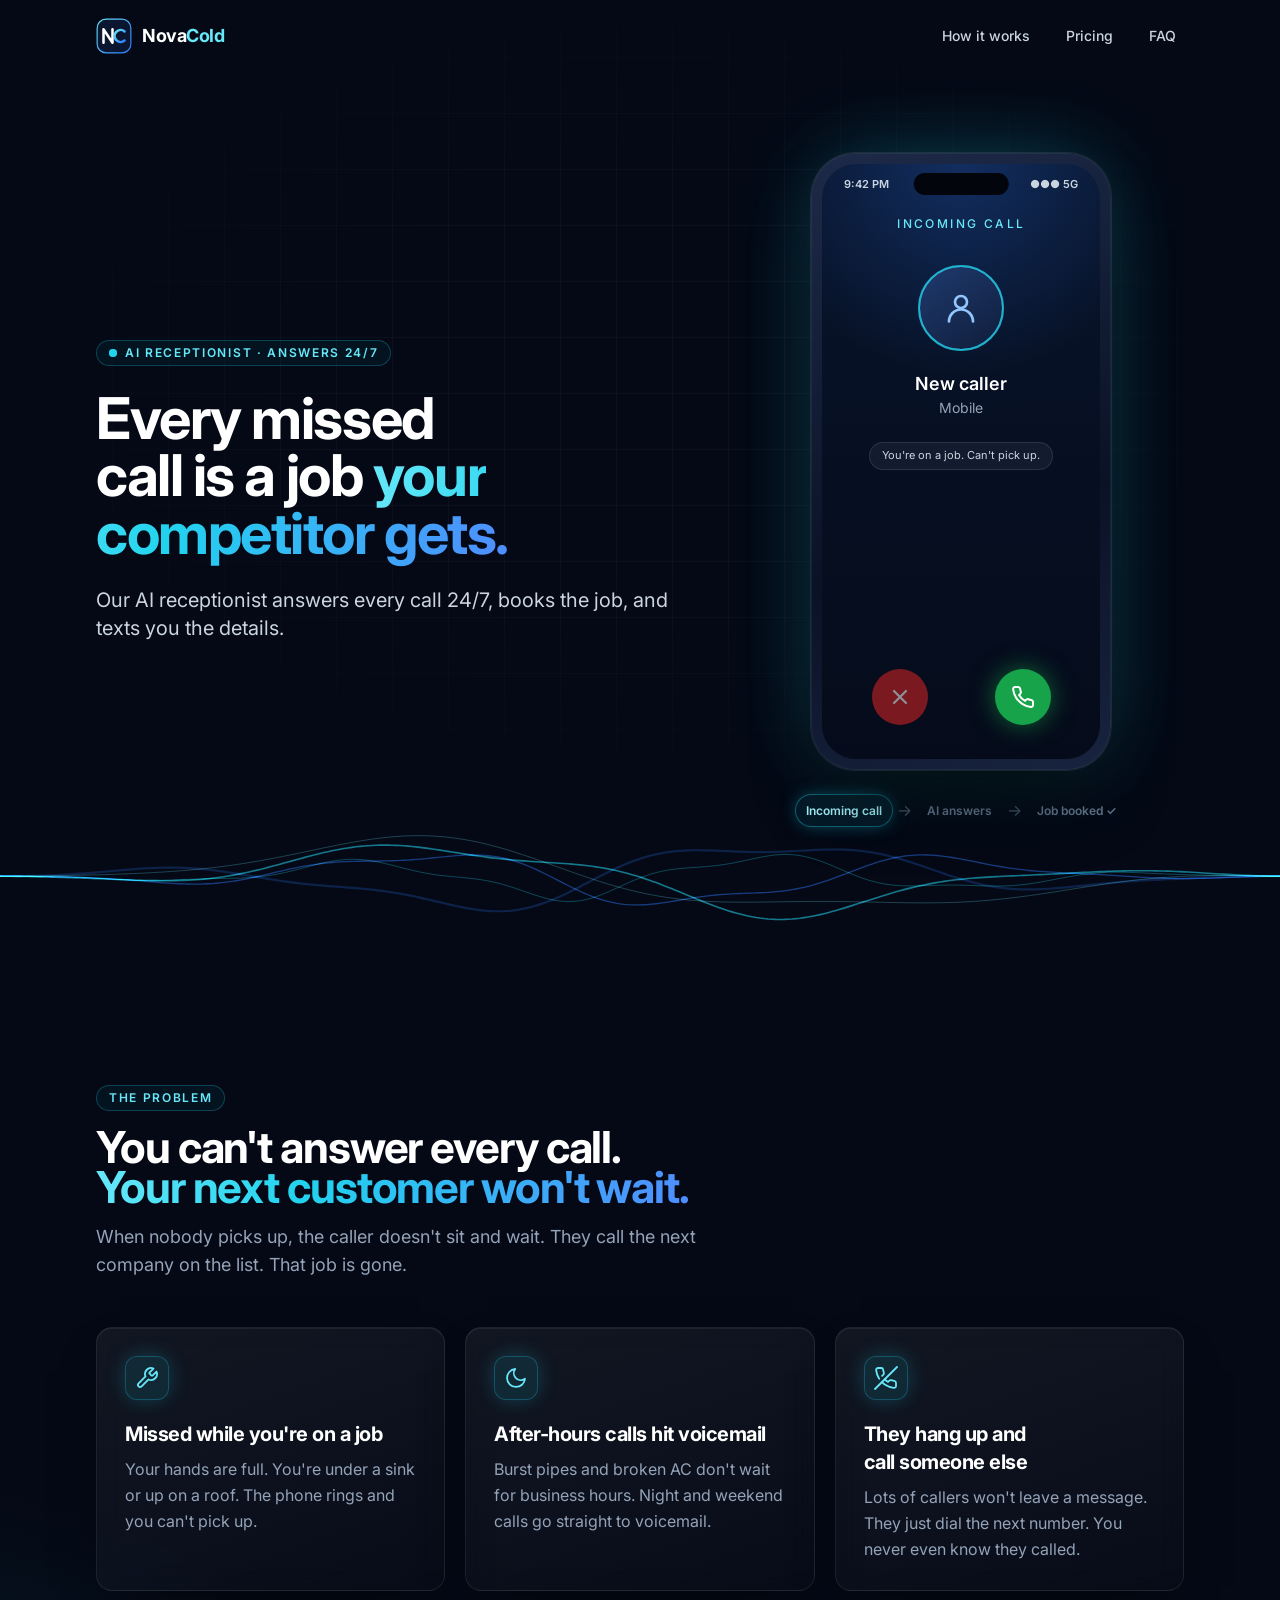
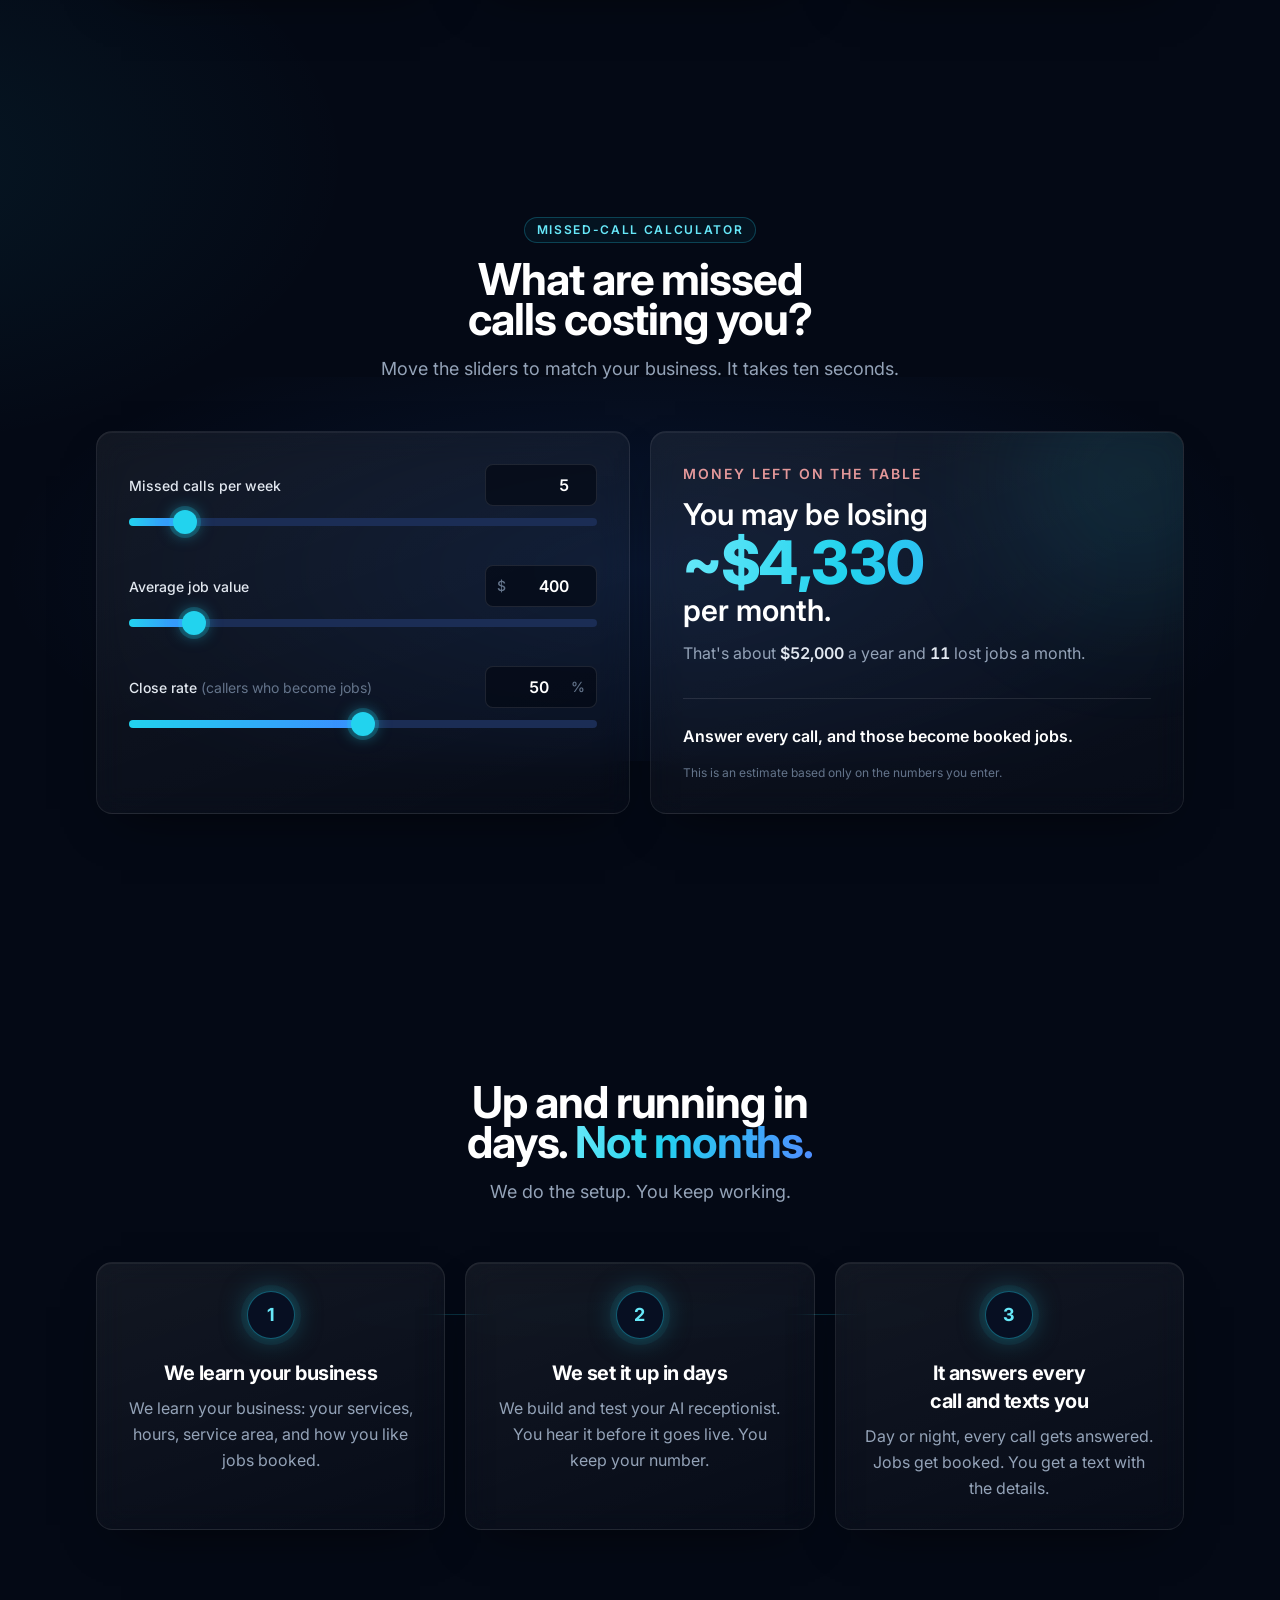
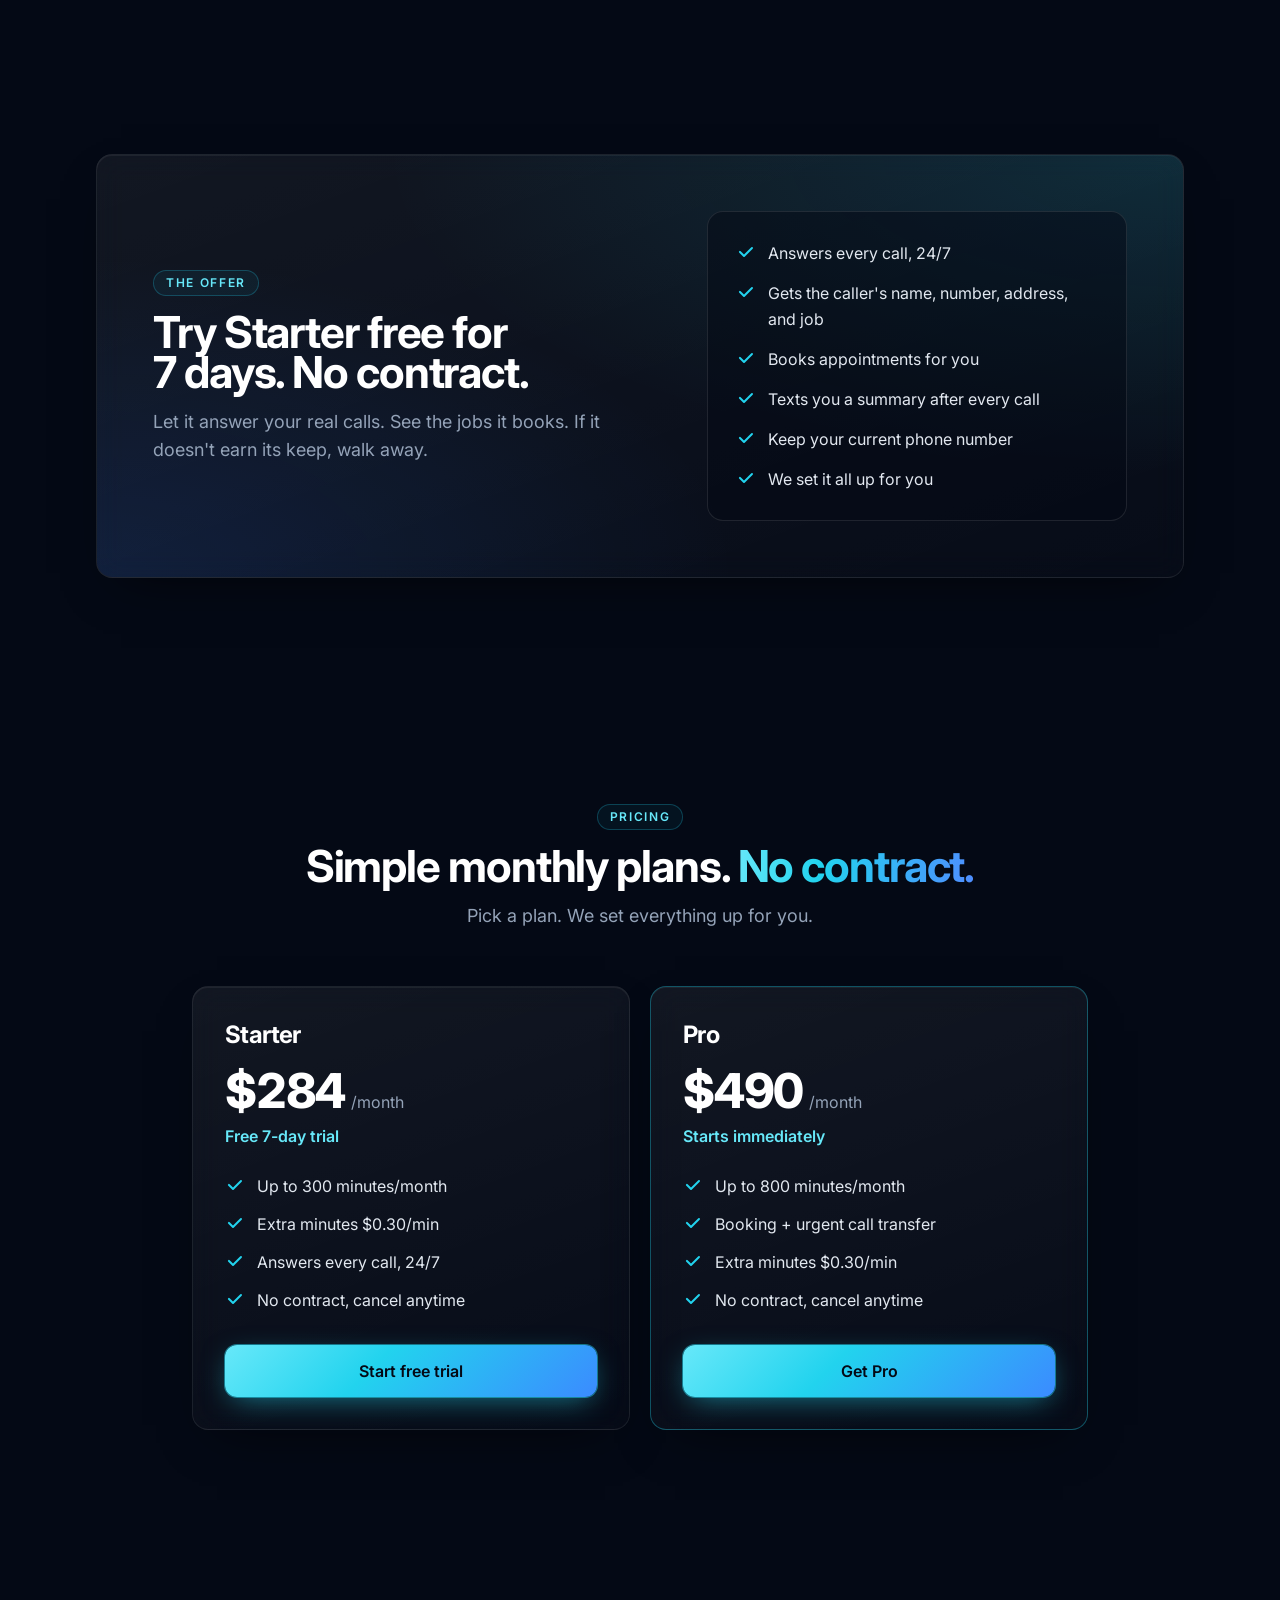
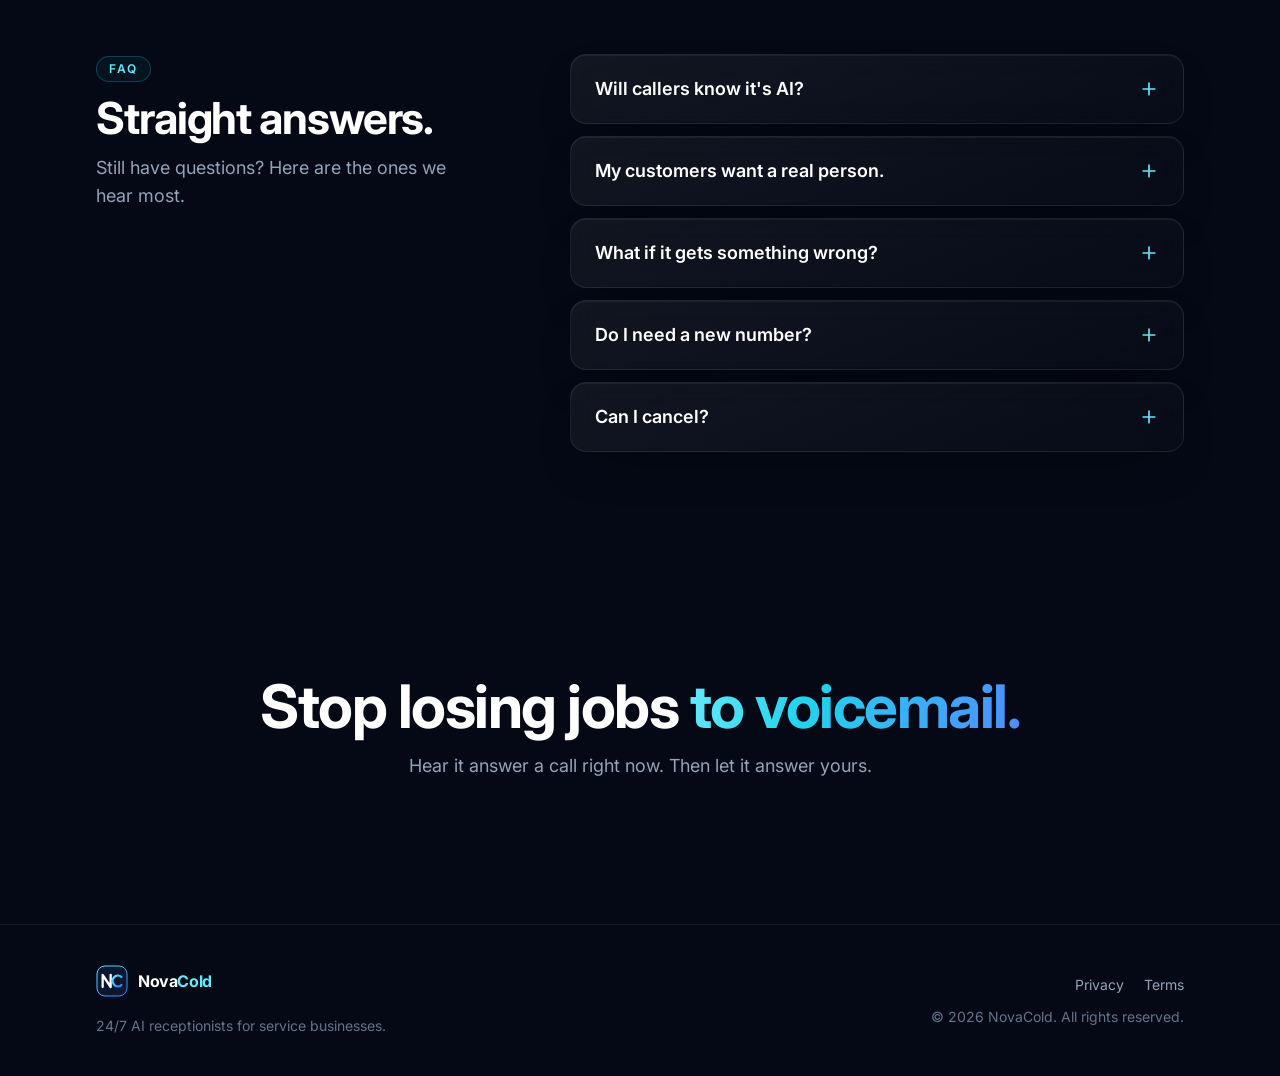
==== commit 6cb11b1e: "Add pricing section and PayPal subscribe pages; clarify Starter-only trial - New subscribe-starter.h" ====
--- a/index.html
+++ b/index.html
@@ -5,7 +5,7 @@
   <meta name="viewport" content="width=device-width, initial-scale=1, viewport-fit=cover">
 
   <title>NovaCold | 24/7 AI Receptionist for Service Businesses</title>
-  <meta name="description" content="Every missed call is a job your competitor gets. NovaCold's AI receptionist answers every call 24/7, books the job, and texts you the details. No contract. Free trial.">
+  <meta name="description" content="Every missed call is a job your competitor gets. NovaCold's AI receptionist answers every call 24/7, books the job, and texts you the details. No contract. Free 7-day trial on Starter.">
   <link rel="canonical" href="https://novacold.agency/">
   <meta name="theme-color" content="#040915">
   <meta name="color-scheme" content="dark">
@@ -37,6 +37,7 @@
   <link rel="stylesheet" href="https://fonts.googleapis.com/css2?family=Inter:wght@400;500;600;700;800&display=swap">
 
   <link rel="stylesheet" href="assets/css/styles.css">
+  <link rel="stylesheet" href="assets/css/pricing.css">
   <script src="site.config.js" defer></script>
   <script src="assets/js/main.js" defer></script>
 
@@ -69,6 +70,7 @@
       <div class="flex items-center gap-2 sm:gap-6">
         <div class="hidden items-center gap-5 sm:flex">
           <a href="#how-it-works" class="nav-link">How it works</a>
+          <a href="#pricing" class="nav-link">Pricing</a>
           <a href="#faq" class="nav-link">FAQ</a>
         </div>
         <a href="#" class="btn btn-primary btn-sm" data-cta="phone" hidden>
@@ -113,7 +115,7 @@
             <p class="mt-3 text-sm text-slate-400" data-phone-line hidden>Demo line: <a href="#" class="font-semibold text-cyan-300 underline-offset-4 hover:underline" data-phone-text></a>. Call it and talk to the AI yourself.</p>
             <p class="cta-note" data-cta-note>
               <svg class="check" viewBox="0 0 20 20" fill="currentColor" aria-hidden="true"><path fill-rule="evenodd" d="M16.7 5.3a1 1 0 0 1 0 1.4l-8 8a1 1 0 0 1-1.4 0l-4-4a1 1 0 1 1 1.4-1.4L8 12.6l7.3-7.3a1 1 0 0 1 1.4 0z" clip-rule="evenodd"/></svg>
-              <span>No contract</span><span class="dot" data-trial aria-hidden="true">•</span><span data-trial>Free trial</span>
+              <span>No contract</span><span class="dot" data-trial aria-hidden="true">•</span><span data-trial data-trial-note>Free 7-day trial on Starter</span>
             </p>
           </div>
         </div>
@@ -294,7 +296,7 @@
                 </div>
                 <p class="cta-note" data-cta-note>
                   <svg class="check" viewBox="0 0 20 20" fill="currentColor" aria-hidden="true"><path fill-rule="evenodd" d="M16.7 5.3a1 1 0 0 1 0 1.4l-8 8a1 1 0 0 1-1.4 0l-4-4a1 1 0 1 1 1.4-1.4L8 12.6l7.3-7.3a1 1 0 0 1 1.4 0z" clip-rule="evenodd"/></svg>
-                  <span>No contract</span><span class="dot" data-trial aria-hidden="true">•</span><span data-trial>Free trial</span>
+                  <span>No contract</span><span class="dot" data-trial aria-hidden="true">•</span><span data-trial data-trial-note>Free 7-day trial on Starter</span>
                 </p>
               </div>
               <p class="mt-4 text-xs text-slate-500">This is an estimate based only on the numbers you enter.</p>
@@ -319,7 +321,7 @@
           <li class="glass reveal p-6 text-center sm:p-7" data-delay="1">
             <span class="step-num mx-auto">1</span>
             <h3 class="mt-5 text-xl">We learn your business</h3>
-            <p class="mt-2 text-slate-400">A short call. Your services, prices, hours, and the area you cover. How you like jobs booked.</p>
+            <p class="mt-2 text-slate-400">We learn your business: your services, hours, service area, and how you like jobs booked.</p>
           </li>
           <li class="glass reveal p-6 text-center sm:p-7" data-delay="2">
             <span class="step-num mx-auto">2</span>
@@ -344,7 +346,7 @@
           <div class="relative grid gap-10 lg:grid-cols-[1.1fr_0.9fr] lg:items-center">
             <div>
               <p class="eyebrow">The offer</p>
-              <h2 id="offer-title" class="h2" data-offer-title>Try it free for 7 days. No contract.</h2>
+              <h2 id="offer-title" class="h2" data-offer-title>Try Starter free for 7 days. No contract.</h2>
               <p class="lead" data-offer-lead>Let it answer your real calls. See the jobs it books. If it doesn't earn its keep, walk away.</p>
               <div class="mt-8" data-cta-group>
                 <div class="flex flex-col gap-3 sm:flex-row">
@@ -359,7 +361,7 @@
                 </div>
                 <p class="cta-note" data-cta-note>
                   <svg class="check" viewBox="0 0 20 20" fill="currentColor" aria-hidden="true"><path fill-rule="evenodd" d="M16.7 5.3a1 1 0 0 1 0 1.4l-8 8a1 1 0 0 1-1.4 0l-4-4a1 1 0 1 1 1.4-1.4L8 12.6l7.3-7.3a1 1 0 0 1 1.4 0z" clip-rule="evenodd"/></svg>
-                  <span>No contract</span><span class="dot" data-trial aria-hidden="true">•</span><span data-trial>Free trial</span>
+                  <span>No contract</span><span class="dot" data-trial aria-hidden="true">•</span><span data-trial data-trial-note>Free 7-day trial on Starter</span>
                 </p>
               </div>
             </div>
@@ -373,6 +375,44 @@
               <li class="flex gap-3"><svg class="mt-0.5 h-5 w-5 shrink-0 text-cyan-400" viewBox="0 0 20 20" fill="currentColor" aria-hidden="true"><path fill-rule="evenodd" d="M16.7 5.3a1 1 0 0 1 0 1.4l-8 8a1 1 0 0 1-1.4 0l-4-4a1 1 0 1 1 1.4-1.4L8 12.6l7.3-7.3a1 1 0 0 1 1.4 0z" clip-rule="evenodd"/></svg><span class="text-slate-200">We set it all up for you</span></li>
             </ul>
           </div>
+        </div>
+      </div>
+    </section>
+
+    <!-- ============ PRICING ============ -->
+    <section id="pricing" class="section" aria-labelledby="pricing-title">
+      <div class="container-site">
+        <div class="mx-auto max-w-2xl text-center">
+          <p class="eyebrow reveal">Pricing</p>
+          <h2 id="pricing-title" class="h2 reveal" data-delay="1">Simple monthly plans. <span class="text-gradient">No contract.</span></h2>
+          <p class="lead reveal" data-delay="2">Pick a plan. We set everything up for you.</p>
+        </div>
+
+        <div class="pricing-grid mt-14">
+          <article class="glass reveal pricing-card p-6 sm:p-8" data-delay="1">
+            <h3 class="text-2xl">Starter</h3>
+            <p class="pricing-price mt-4"><span class="text-5xl font-extrabold tracking-tight text-white tabular-nums">$284</span><span class="text-slate-400">/month</span></p>
+            <p class="mt-2 font-semibold text-cyan-300" data-trial-badge>Free 7-day trial</p>
+            <ul class="mt-6 space-y-3">
+              <li class="flex gap-3"><svg class="mt-0.5 h-5 w-5 shrink-0 text-cyan-400" viewBox="0 0 20 20" fill="currentColor" aria-hidden="true"><path fill-rule="evenodd" d="M16.7 5.3a1 1 0 0 1 0 1.4l-8 8a1 1 0 0 1-1.4 0l-4-4a1 1 0 1 1 1.4-1.4L8 12.6l7.3-7.3a1 1 0 0 1 1.4 0z" clip-rule="evenodd"/></svg><span class="text-slate-200">Up to 300 minutes/month</span></li>
+              <li class="flex gap-3"><svg class="mt-0.5 h-5 w-5 shrink-0 text-cyan-400" viewBox="0 0 20 20" fill="currentColor" aria-hidden="true"><path fill-rule="evenodd" d="M16.7 5.3a1 1 0 0 1 0 1.4l-8 8a1 1 0 0 1-1.4 0l-4-4a1 1 0 1 1 1.4-1.4L8 12.6l7.3-7.3a1 1 0 0 1 1.4 0z" clip-rule="evenodd"/></svg><span class="text-slate-200">Extra minutes $0.30/min</span></li>
+              <li class="flex gap-3"><svg class="mt-0.5 h-5 w-5 shrink-0 text-cyan-400" viewBox="0 0 20 20" fill="currentColor" aria-hidden="true"><path fill-rule="evenodd" d="M16.7 5.3a1 1 0 0 1 0 1.4l-8 8a1 1 0 0 1-1.4 0l-4-4a1 1 0 1 1 1.4-1.4L8 12.6l7.3-7.3a1 1 0 0 1 1.4 0z" clip-rule="evenodd"/></svg><span class="text-slate-200">Answers every call, 24/7</span></li>
+              <li class="flex gap-3"><svg class="mt-0.5 h-5 w-5 shrink-0 text-cyan-400" viewBox="0 0 20 20" fill="currentColor" aria-hidden="true"><path fill-rule="evenodd" d="M16.7 5.3a1 1 0 0 1 0 1.4l-8 8a1 1 0 0 1-1.4 0l-4-4a1 1 0 1 1 1.4-1.4L8 12.6l7.3-7.3a1 1 0 0 1 1.4 0z" clip-rule="evenodd"/></svg><span class="text-slate-200">No contract, cancel anytime</span></li>
+            </ul>
+            <a href="/subscribe-starter.html" class="btn btn-primary pricing-btn mt-8" data-pricing="starter">Start free trial</a>
+          </article>
+          <article class="glass reveal pricing-card pricing-card-featured p-6 sm:p-8" data-delay="2">
+            <h3 class="text-2xl">Pro</h3>
+            <p class="pricing-price mt-4"><span class="text-5xl font-extrabold tracking-tight text-white tabular-nums">$490</span><span class="text-slate-400">/month</span></p>
+            <p class="mt-2 font-semibold text-cyan-300">Starts immediately</p>
+            <ul class="mt-6 space-y-3">
+              <li class="flex gap-3"><svg class="mt-0.5 h-5 w-5 shrink-0 text-cyan-400" viewBox="0 0 20 20" fill="currentColor" aria-hidden="true"><path fill-rule="evenodd" d="M16.7 5.3a1 1 0 0 1 0 1.4l-8 8a1 1 0 0 1-1.4 0l-4-4a1 1 0 1 1 1.4-1.4L8 12.6l7.3-7.3a1 1 0 0 1 1.4 0z" clip-rule="evenodd"/></svg><span class="text-slate-200">Up to 800 minutes/month</span></li>
+              <li class="flex gap-3"><svg class="mt-0.5 h-5 w-5 shrink-0 text-cyan-400" viewBox="0 0 20 20" fill="currentColor" aria-hidden="true"><path fill-rule="evenodd" d="M16.7 5.3a1 1 0 0 1 0 1.4l-8 8a1 1 0 0 1-1.4 0l-4-4a1 1 0 1 1 1.4-1.4L8 12.6l7.3-7.3a1 1 0 0 1 1.4 0z" clip-rule="evenodd"/></svg><span class="text-slate-200">Booking + urgent call transfer</span></li>
+              <li class="flex gap-3"><svg class="mt-0.5 h-5 w-5 shrink-0 text-cyan-400" viewBox="0 0 20 20" fill="currentColor" aria-hidden="true"><path fill-rule="evenodd" d="M16.7 5.3a1 1 0 0 1 0 1.4l-8 8a1 1 0 0 1-1.4 0l-4-4a1 1 0 1 1 1.4-1.4L8 12.6l7.3-7.3a1 1 0 0 1 1.4 0z" clip-rule="evenodd"/></svg><span class="text-slate-200">Extra minutes $0.30/min</span></li>
+              <li class="flex gap-3"><svg class="mt-0.5 h-5 w-5 shrink-0 text-cyan-400" viewBox="0 0 20 20" fill="currentColor" aria-hidden="true"><path fill-rule="evenodd" d="M16.7 5.3a1 1 0 0 1 0 1.4l-8 8a1 1 0 0 1-1.4 0l-4-4a1 1 0 1 1 1.4-1.4L8 12.6l7.3-7.3a1 1 0 0 1 1.4 0z" clip-rule="evenodd"/></svg><span class="text-slate-200">No contract, cancel anytime</span></li>
+            </ul>
+            <a href="/subscribe-pro.html" class="btn btn-primary pricing-btn mt-8" data-pricing="pro">Get Pro</a>
+          </article>
         </div>
       </div>
     </section>
@@ -415,7 +455,7 @@
             <summary>Can I cancel?
               <svg class="chev" viewBox="0 0 24 24" fill="none" stroke="currentColor" stroke-width="2" stroke-linecap="round" aria-hidden="true"><path d="M12 5v14M5 12h14"/></svg>
             </summary>
-            <div class="answer"><p>Yes. There's no contract. Cancel anytime<span data-trial>, including during your free trial</span>.</p></div>
+            <div class="answer"><p>Yes. There's no contract. Cancel anytime<span data-trial>, including during your free Starter trial</span>.</p></div>
           </details>
         </div>
       </div>
@@ -441,7 +481,7 @@
             </div>
             <p class="cta-note justify-center" data-cta-note>
               <svg class="check" viewBox="0 0 20 20" fill="currentColor" aria-hidden="true"><path fill-rule="evenodd" d="M16.7 5.3a1 1 0 0 1 0 1.4l-8 8a1 1 0 0 1-1.4 0l-4-4a1 1 0 1 1 1.4-1.4L8 12.6l7.3-7.3a1 1 0 0 1 1.4 0z" clip-rule="evenodd"/></svg>
-              <span>No contract</span><span class="dot" data-trial aria-hidden="true">•</span><span data-trial>Free trial</span>
+              <span>No contract</span><span class="dot" data-trial aria-hidden="true">•</span><span data-trial data-trial-note>Free 7-day trial on Starter</span>
             </p>
           </div>
         </div>
--- a/assets/css/pricing.css
+++ b/assets/css/pricing.css
@@ -0,0 +1,25 @@
+/* Pricing cards + subscribe pages. Hand-written; styles.css is pre-built Tailwind. */
+.pricing-grid {
+  display: grid;
+  gap: 1.25rem;
+  max-width: 56rem;
+  margin-left: auto;
+  margin-right: auto;
+}
+@media (min-width: 768px) {
+  .pricing-grid { grid-template-columns: repeat(2, minmax(0, 1fr)); }
+}
+.pricing-card { display: flex; flex-direction: column; }
+.pricing-card-featured { border-color: rgb(34 211 238 / 0.35); }
+.pricing-price { display: flex; align-items: baseline; gap: 0.35rem; }
+.pricing-btn { width: 100%; justify-content: center; margin-top: auto; }
+.pricing-card ul { margin-bottom: 2rem; }
+
+.subscribe-card { max-width: 36rem; margin-left: auto; margin-right: auto; }
+.paypal-slot { margin-top: 2rem; min-height: 3rem; }
+/* PayPal renders its buttons in an iframe on a white-friendly background; give it a light panel so it reads well on navy. */
+.paypal-slot [id^="paypal-button-container"] {
+  background: #fff;
+  border-radius: 0.875rem;
+  padding: 1rem;
+}
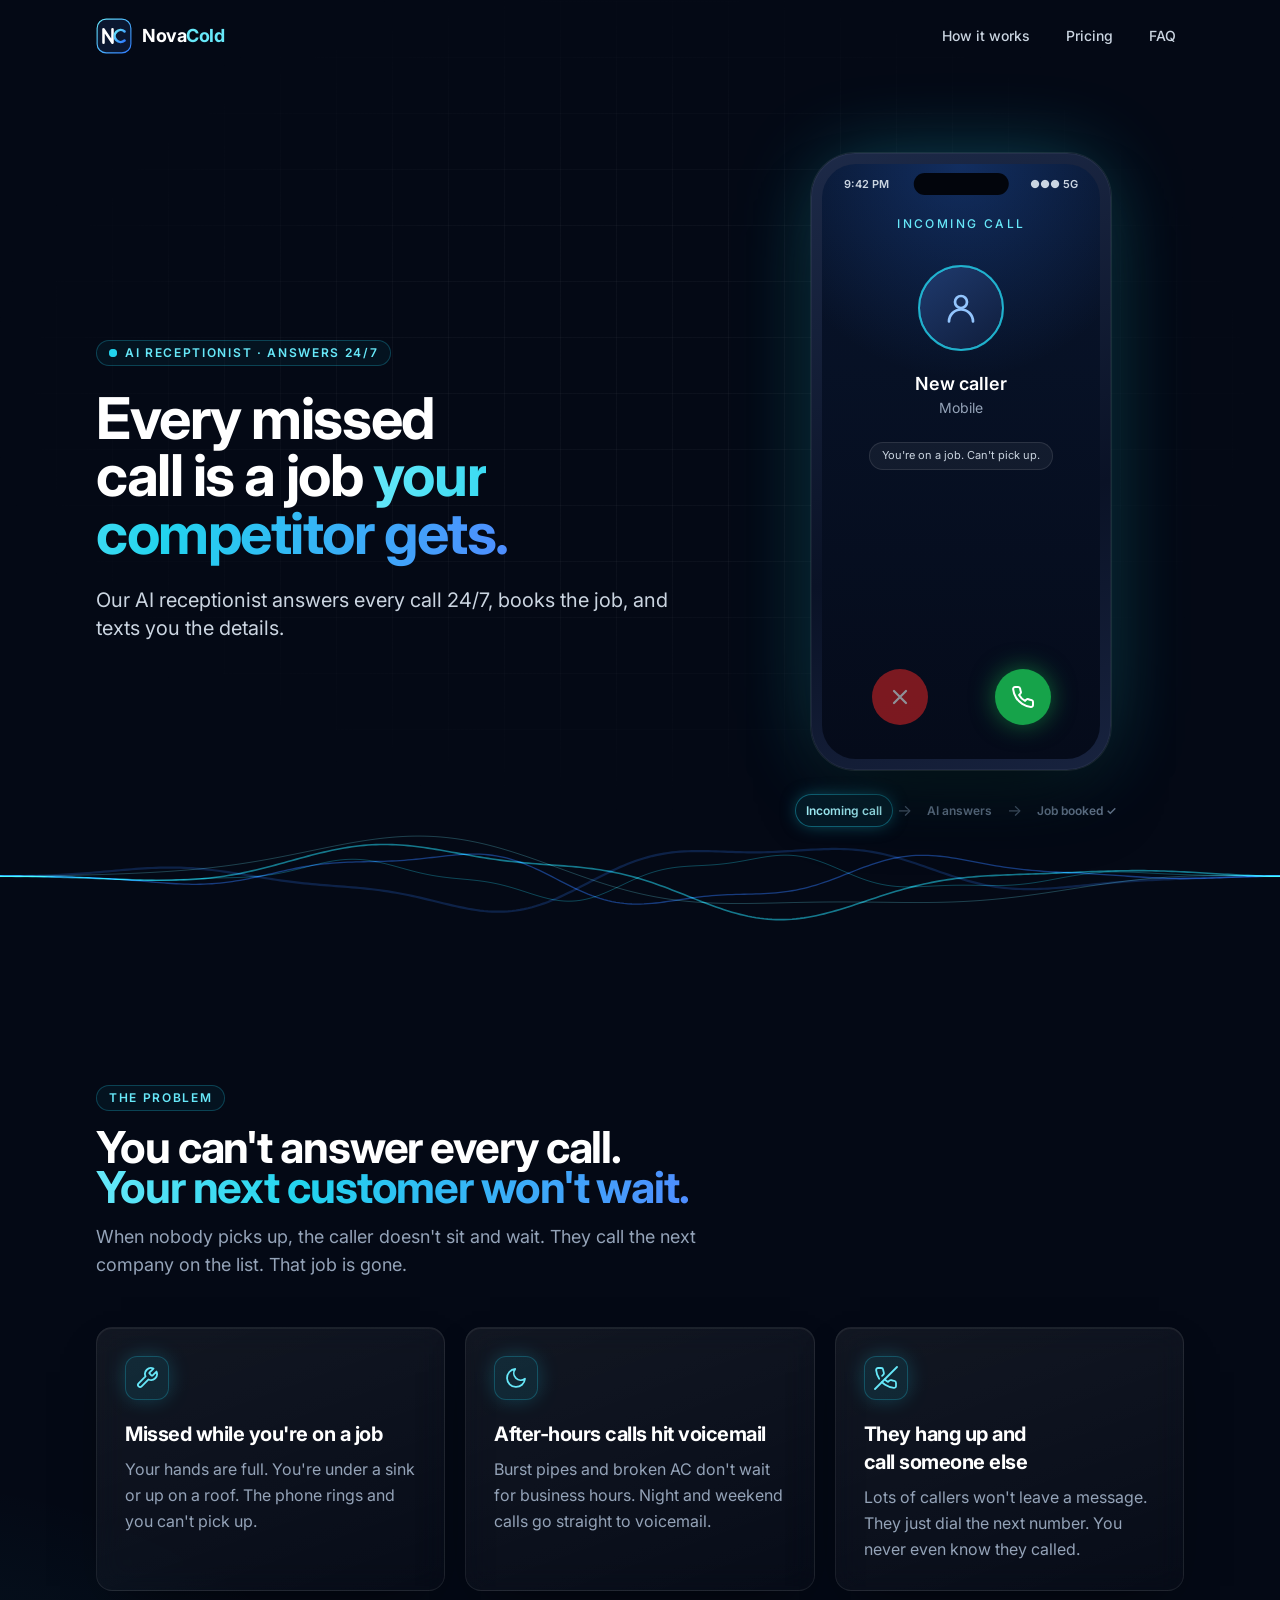
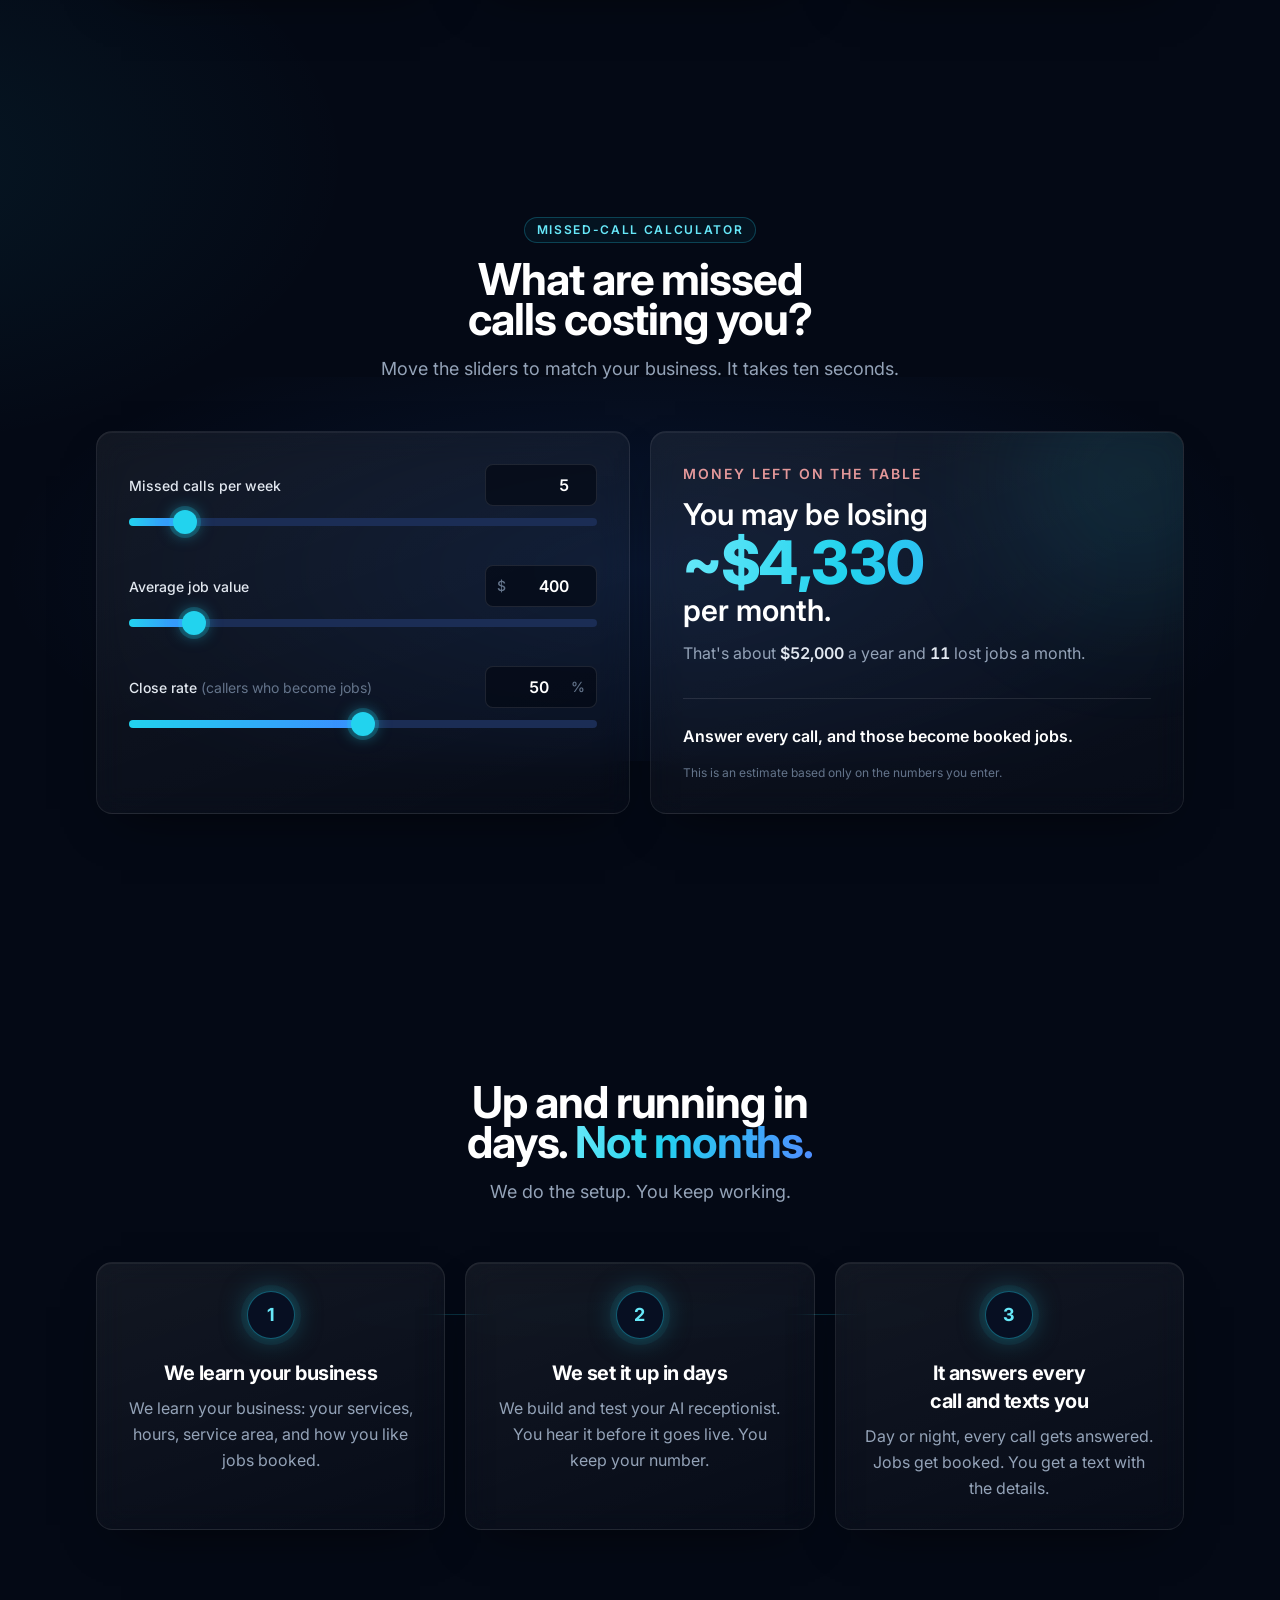
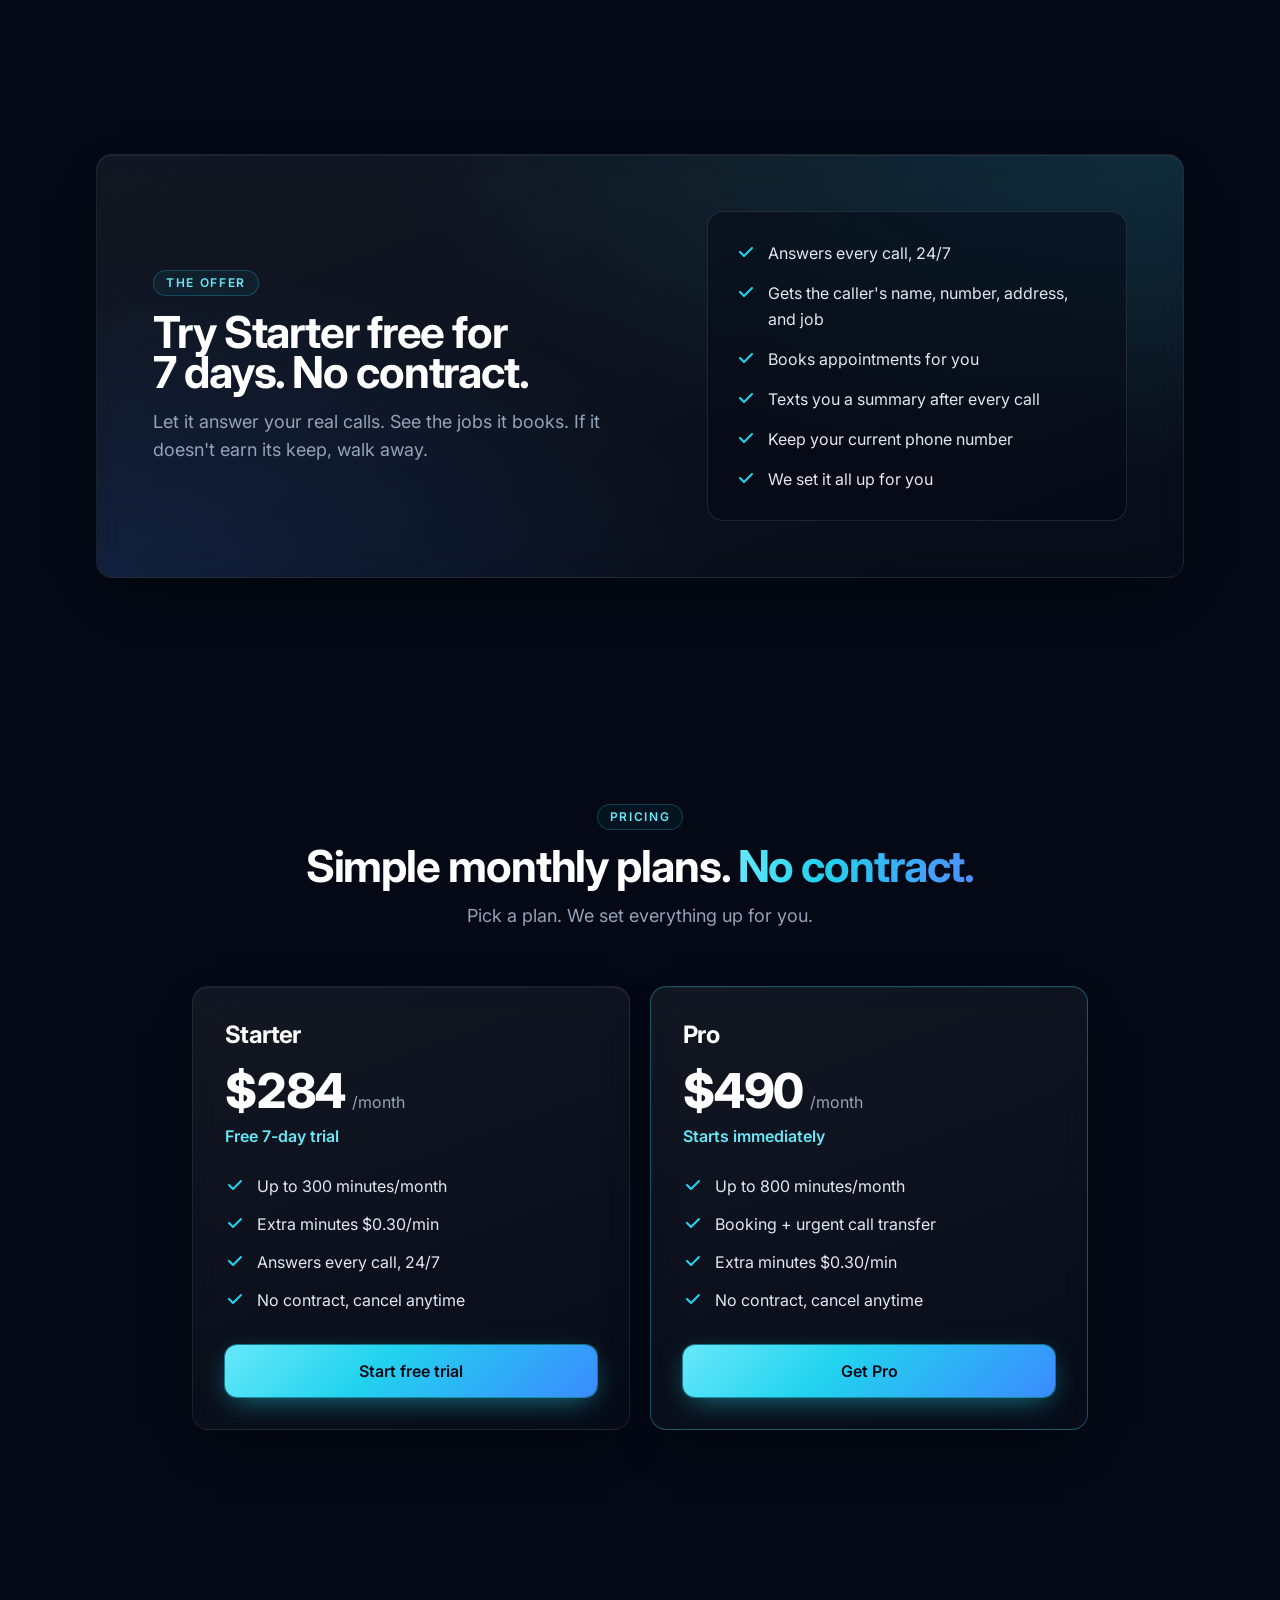
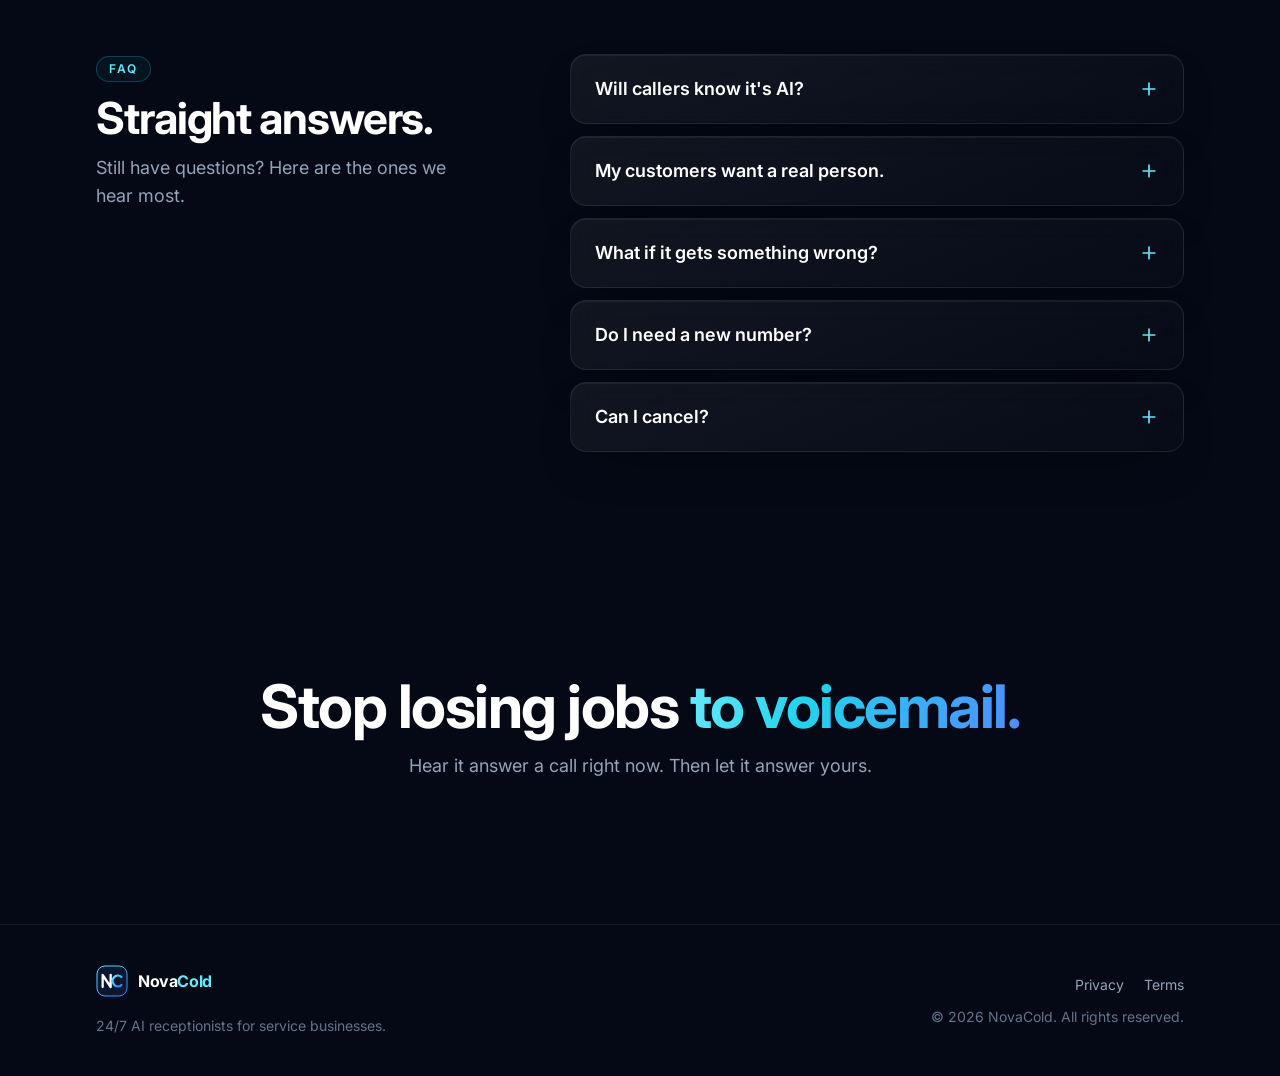
==== commit d0c51f3b: "Style PayPal button panel and inline pricing styles Moves the pricing/subscribe CSS into the pages s" ====
--- a/index.html
+++ b/index.html
@@ -37,7 +37,28 @@
   <link rel="stylesheet" href="https://fonts.googleapis.com/css2?family=Inter:wght@400;500;600;700;800&display=swap">
 
   <link rel="stylesheet" href="assets/css/styles.css">
-  <link rel="stylesheet" href="assets/css/pricing.css">
+  <style>
+    /* Pricing cards + subscribe pages (kept inline so the page never depends on an extra CSS file). */
+    .pricing-grid { display: grid; gap: 1.25rem; max-width: 56rem; margin-left: auto; margin-right: auto; }
+    @media (min-width: 768px) { .pricing-grid { grid-template-columns: repeat(2, minmax(0, 1fr)); } }
+    .pricing-card { display: flex; flex-direction: column; }
+    .pricing-card-featured { border-color: rgb(34 211 238 / 0.35); }
+    .pricing-price { display: flex; align-items: baseline; gap: 0.4rem; }
+    .pricing-btn { width: 100%; justify-content: center; margin-top: auto; }
+    .pricing-card ul { margin-bottom: 2rem; }
+    .subscribe-card { max-width: 36rem; margin-left: auto; margin-right: auto; }
+    .paypal-slot { margin-top: 2rem; }
+    .paypal-slot [id^="paypal-button-container"] {
+      /* Light scheme makes PayPal's frames transparent, so the rounded panel shows through cleanly. */
+      color-scheme: light;
+      background: #f8fafc;
+      border-radius: 1.25rem;
+      padding: 1.25rem 1.25rem 0.75rem;
+      min-height: 7rem;
+      box-shadow: 0 0 0 1px rgb(34 211 238 / 0.25), 0 12px 40px -12px rgb(34 211 238 / 0.35);
+    }
+    .paypal-slot [id^="paypal-button-container"] iframe { color-scheme: light; }
+  </style>
   <script src="site.config.js" defer></script>
   <script src="assets/js/main.js" defer></script>
 
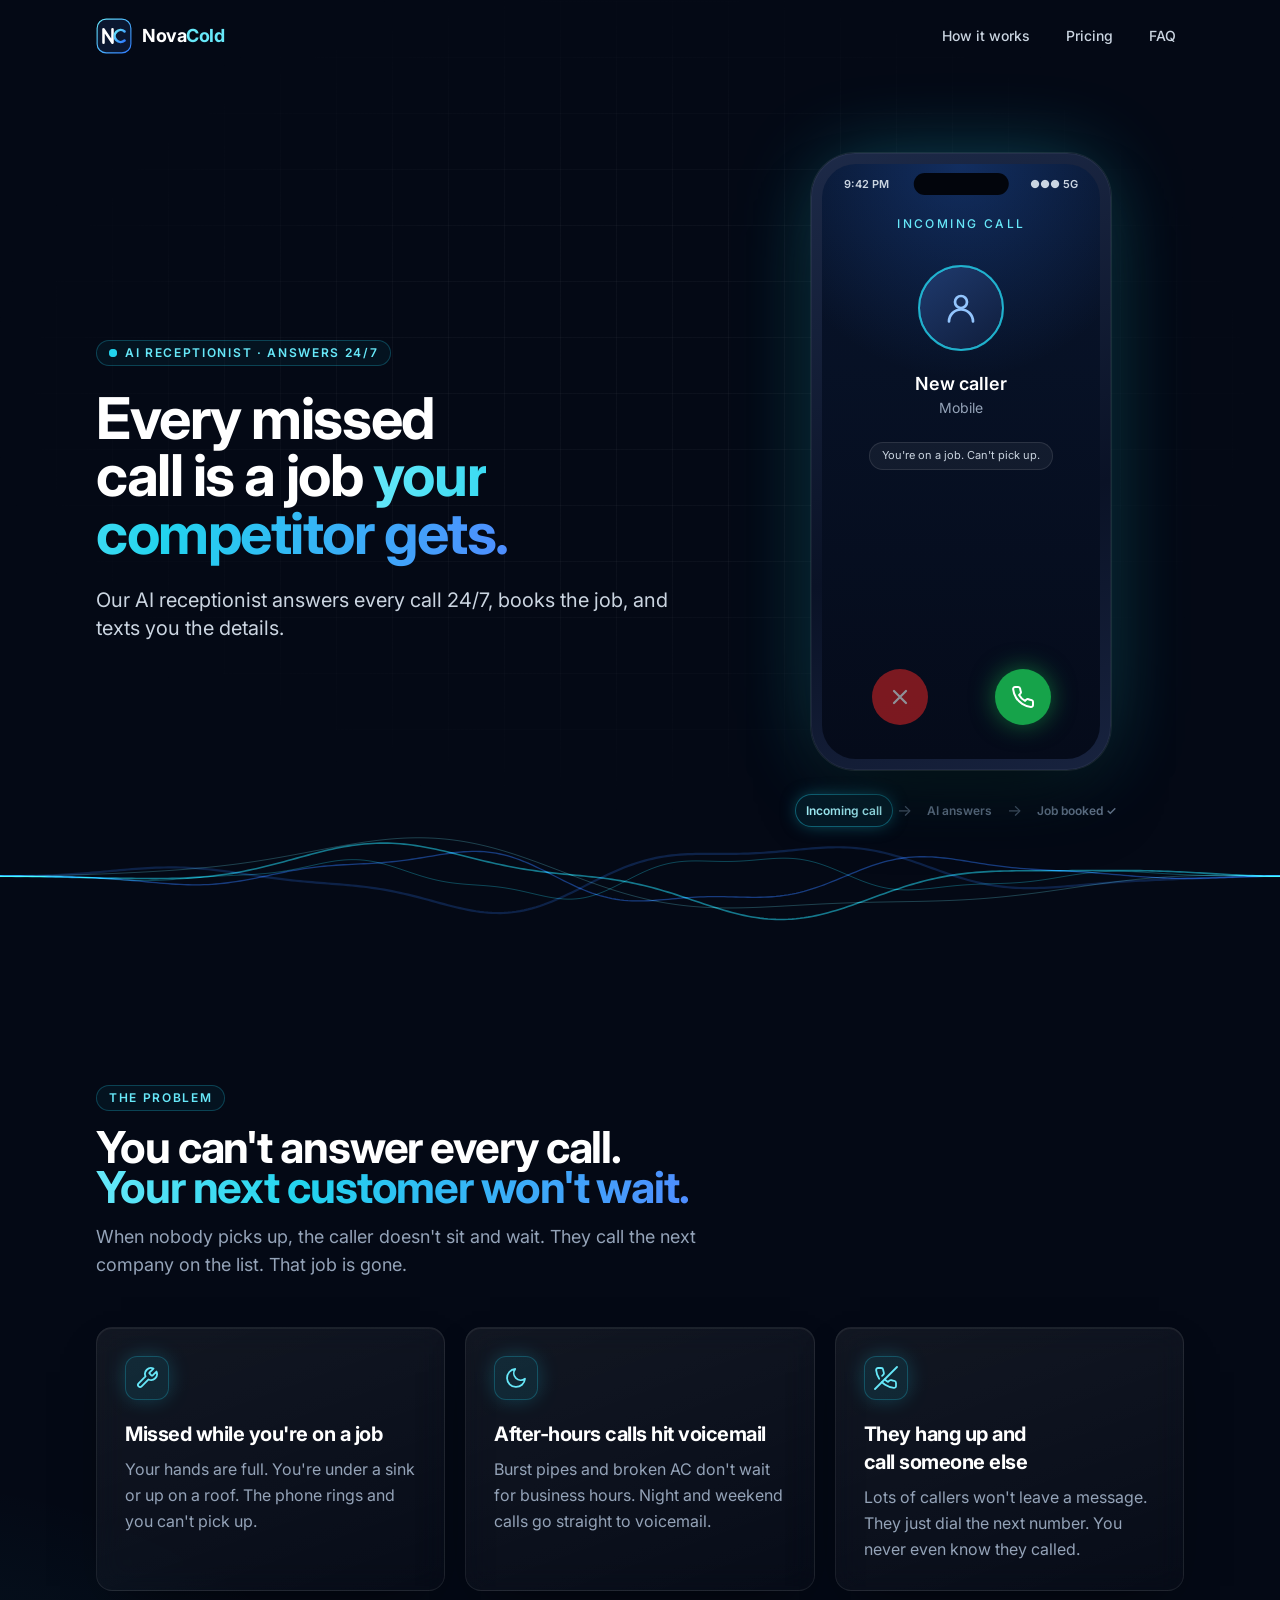
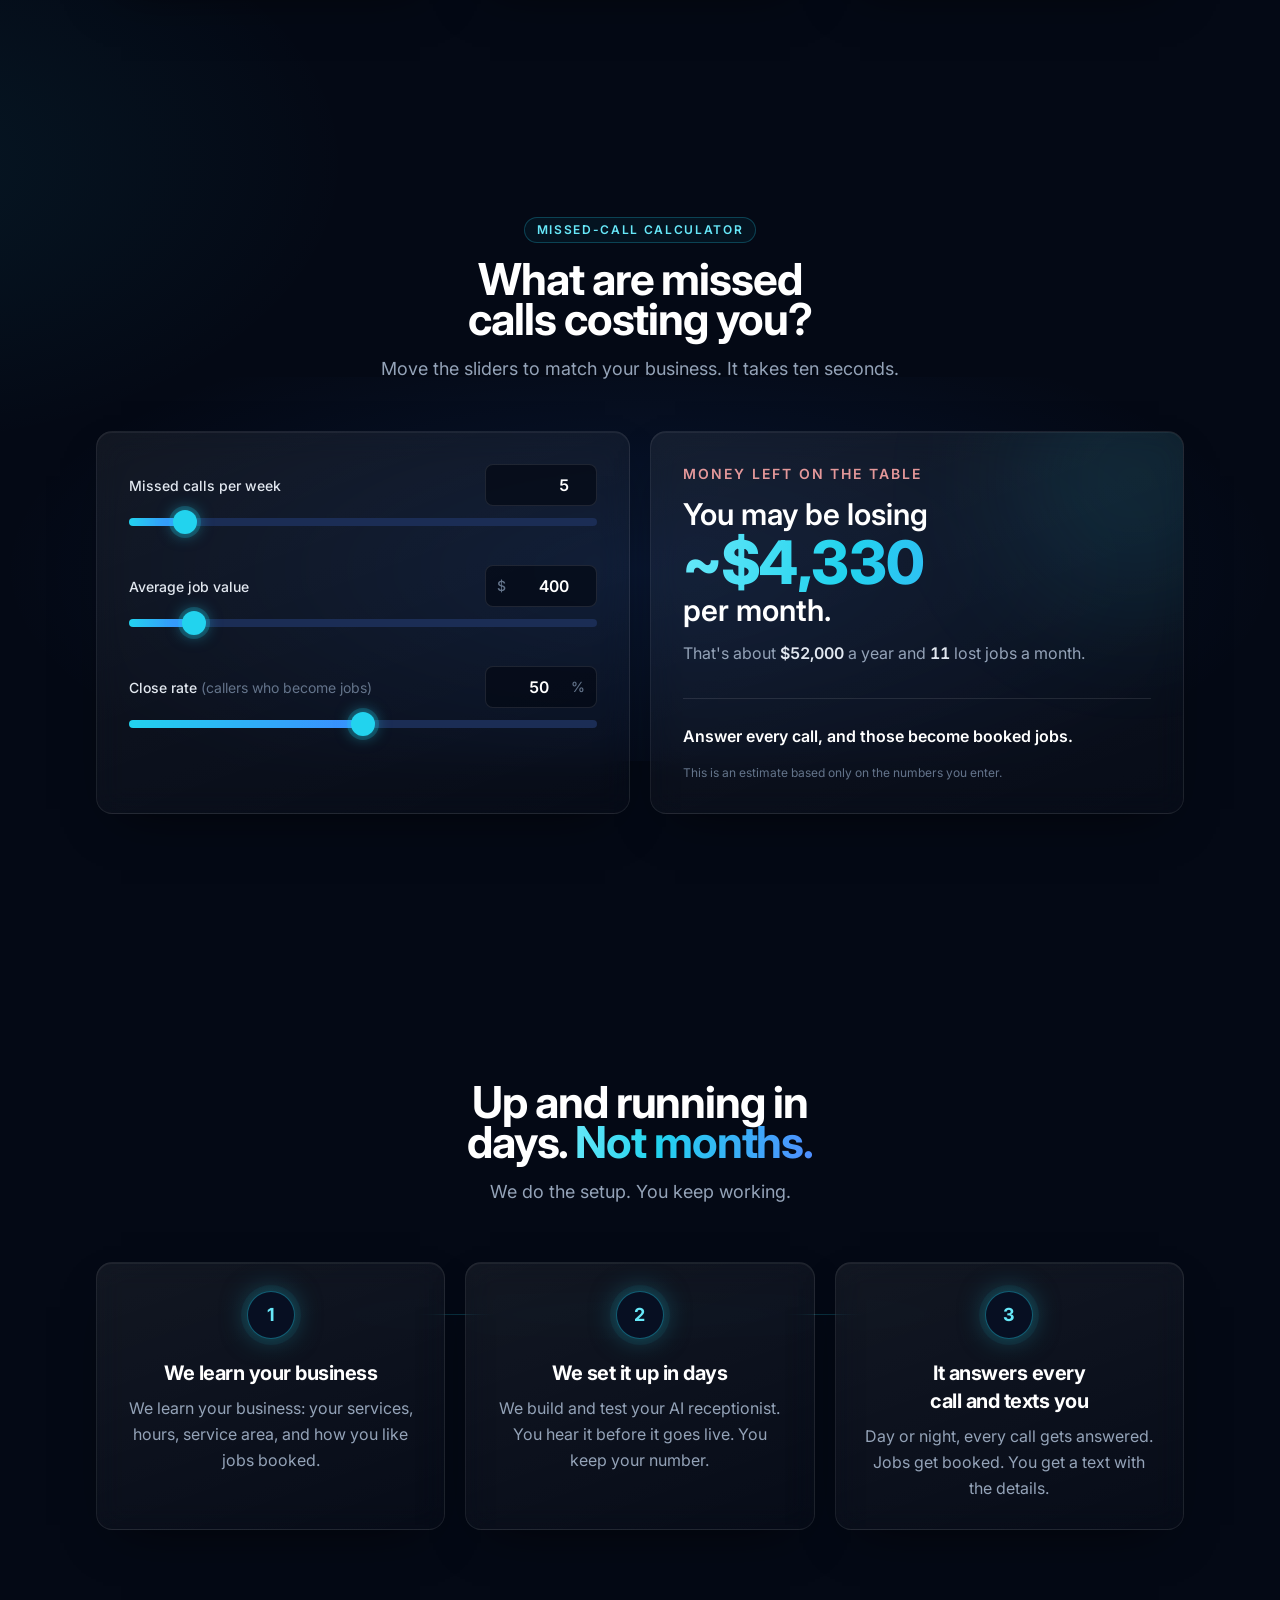
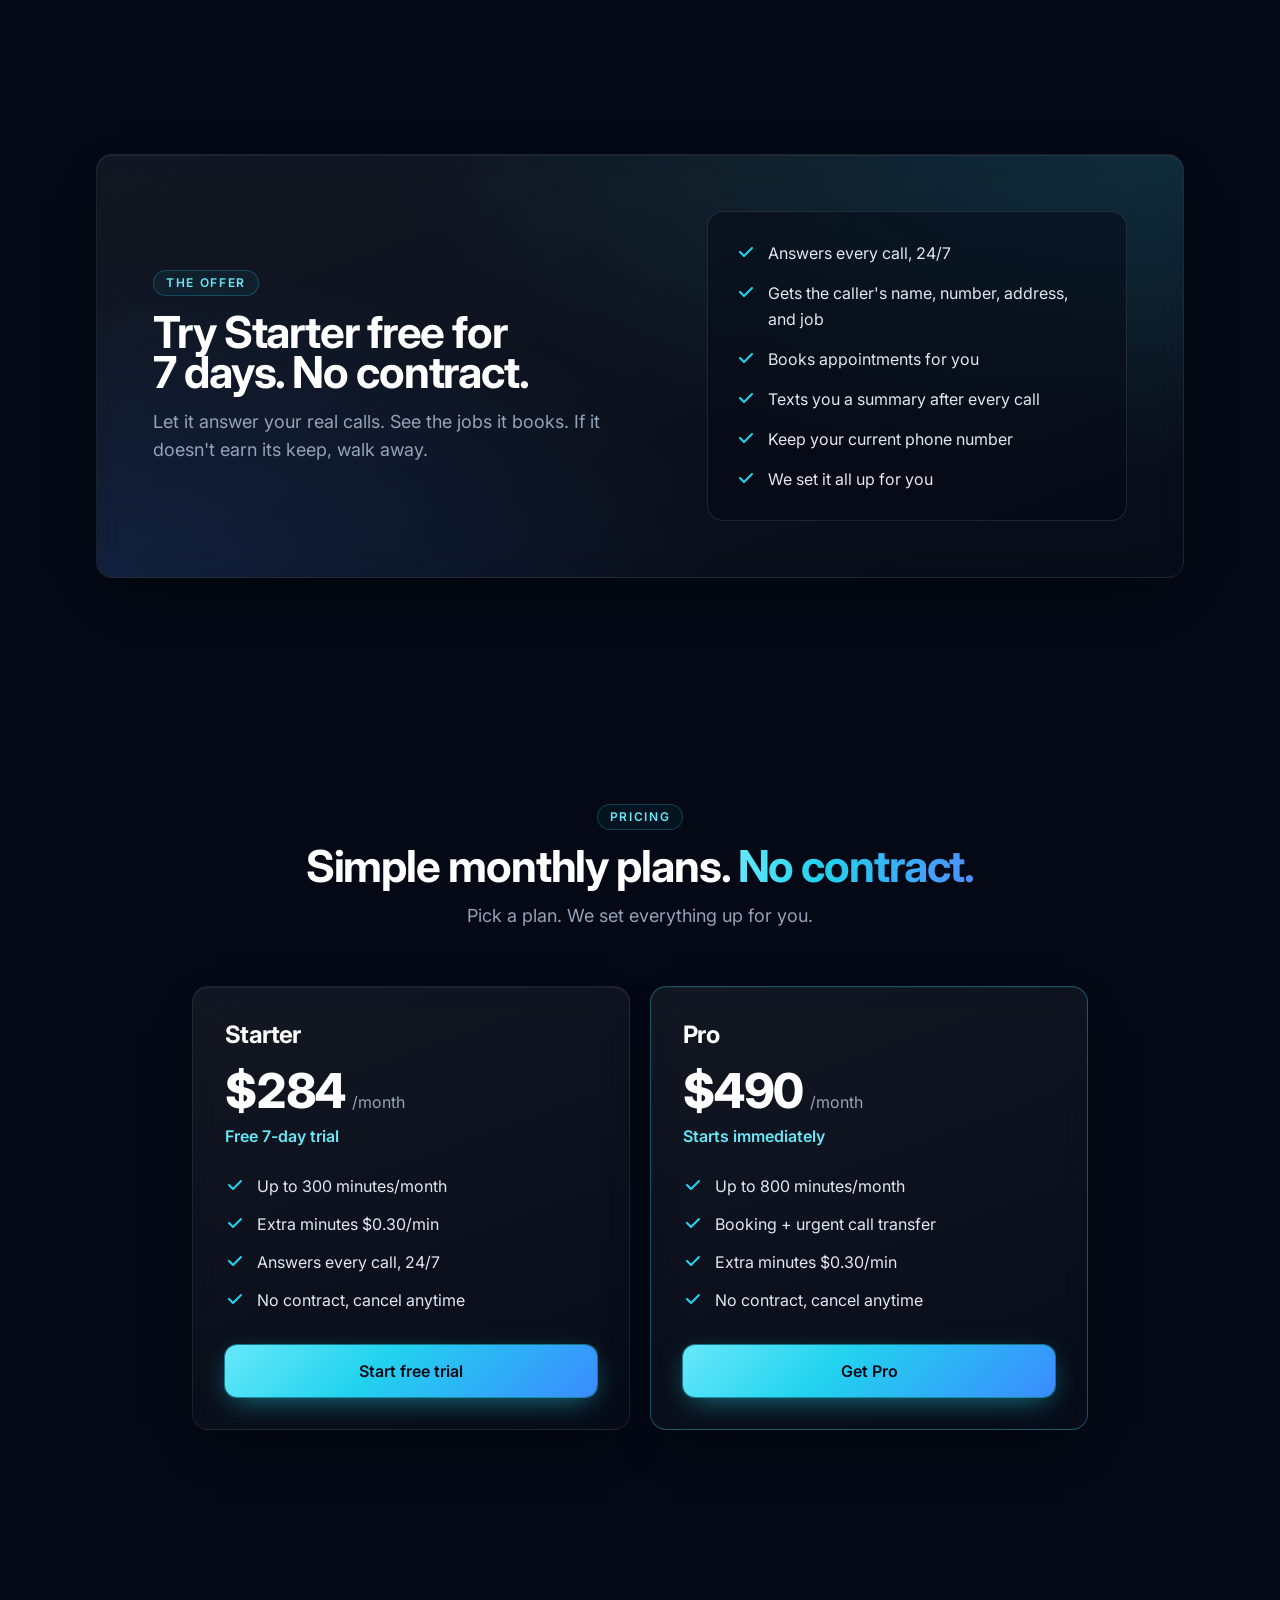
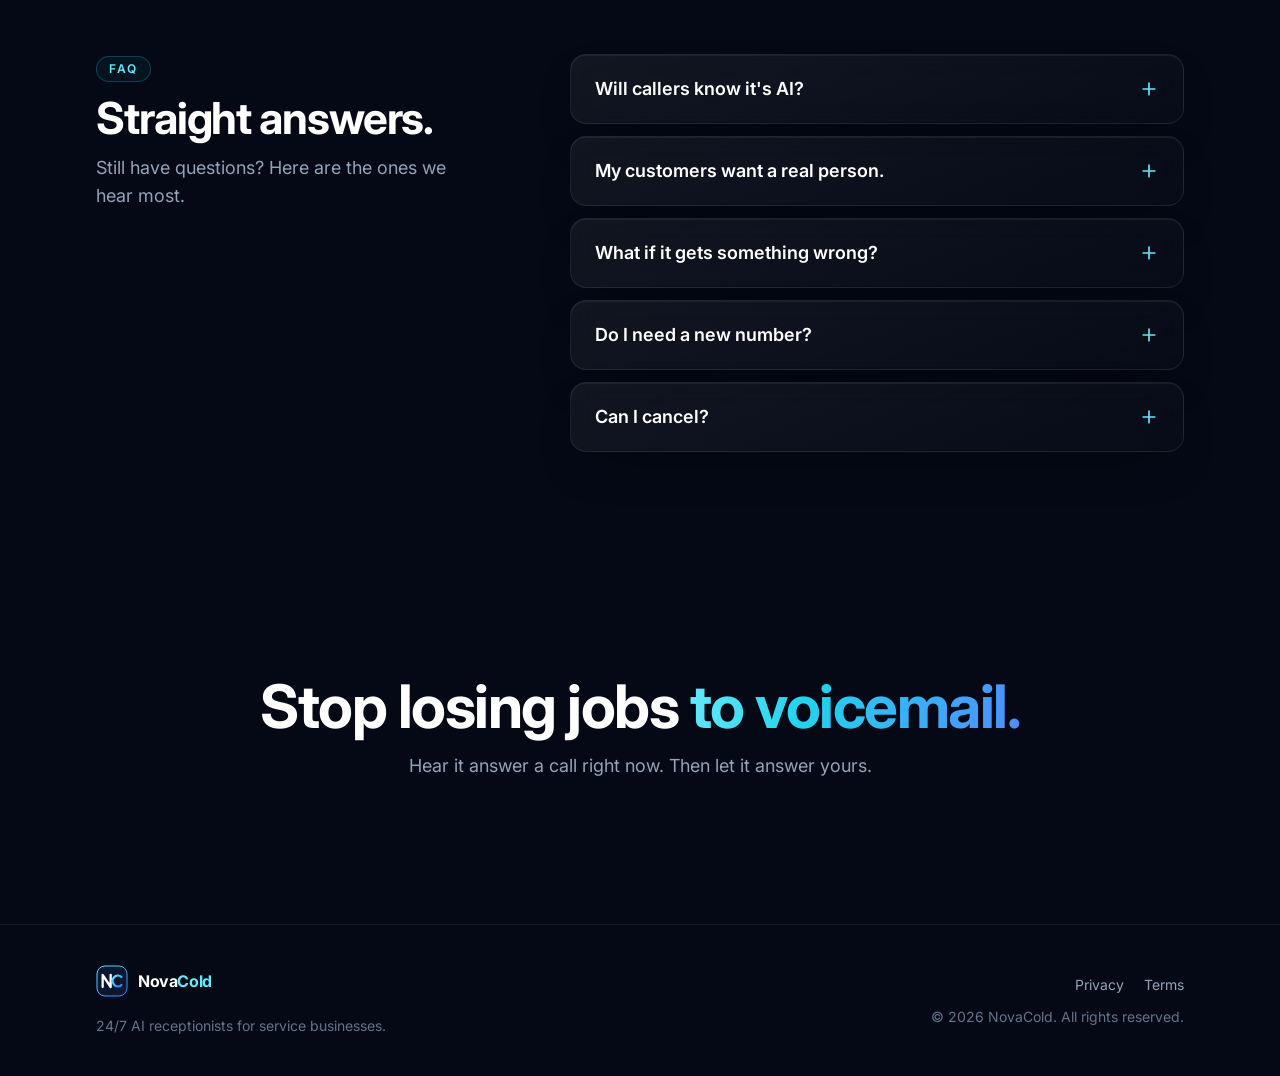
==== commit 9ac4e3c5: "Add 48px/96px favicons and favicon.ico for Google search results Google needs a favicon of at least " ====
--- a/index.html
+++ b/index.html
@@ -27,6 +27,9 @@
 
   <!-- Icons -->
   <link rel="icon" href="favicon.svg" type="image/svg+xml">
+  <link rel="icon" href="favicon.ico" sizes="48x48">
+  <link rel="icon" href="favicon-96.png" type="image/png" sizes="96x96">
+  <link rel="icon" href="favicon-48.png" type="image/png" sizes="48x48">
   <link rel="icon" href="favicon-32.png" type="image/png" sizes="32x32">
   <link rel="apple-touch-icon" href="apple-touch-icon.png">
   <link rel="manifest" href="site.webmanifest">
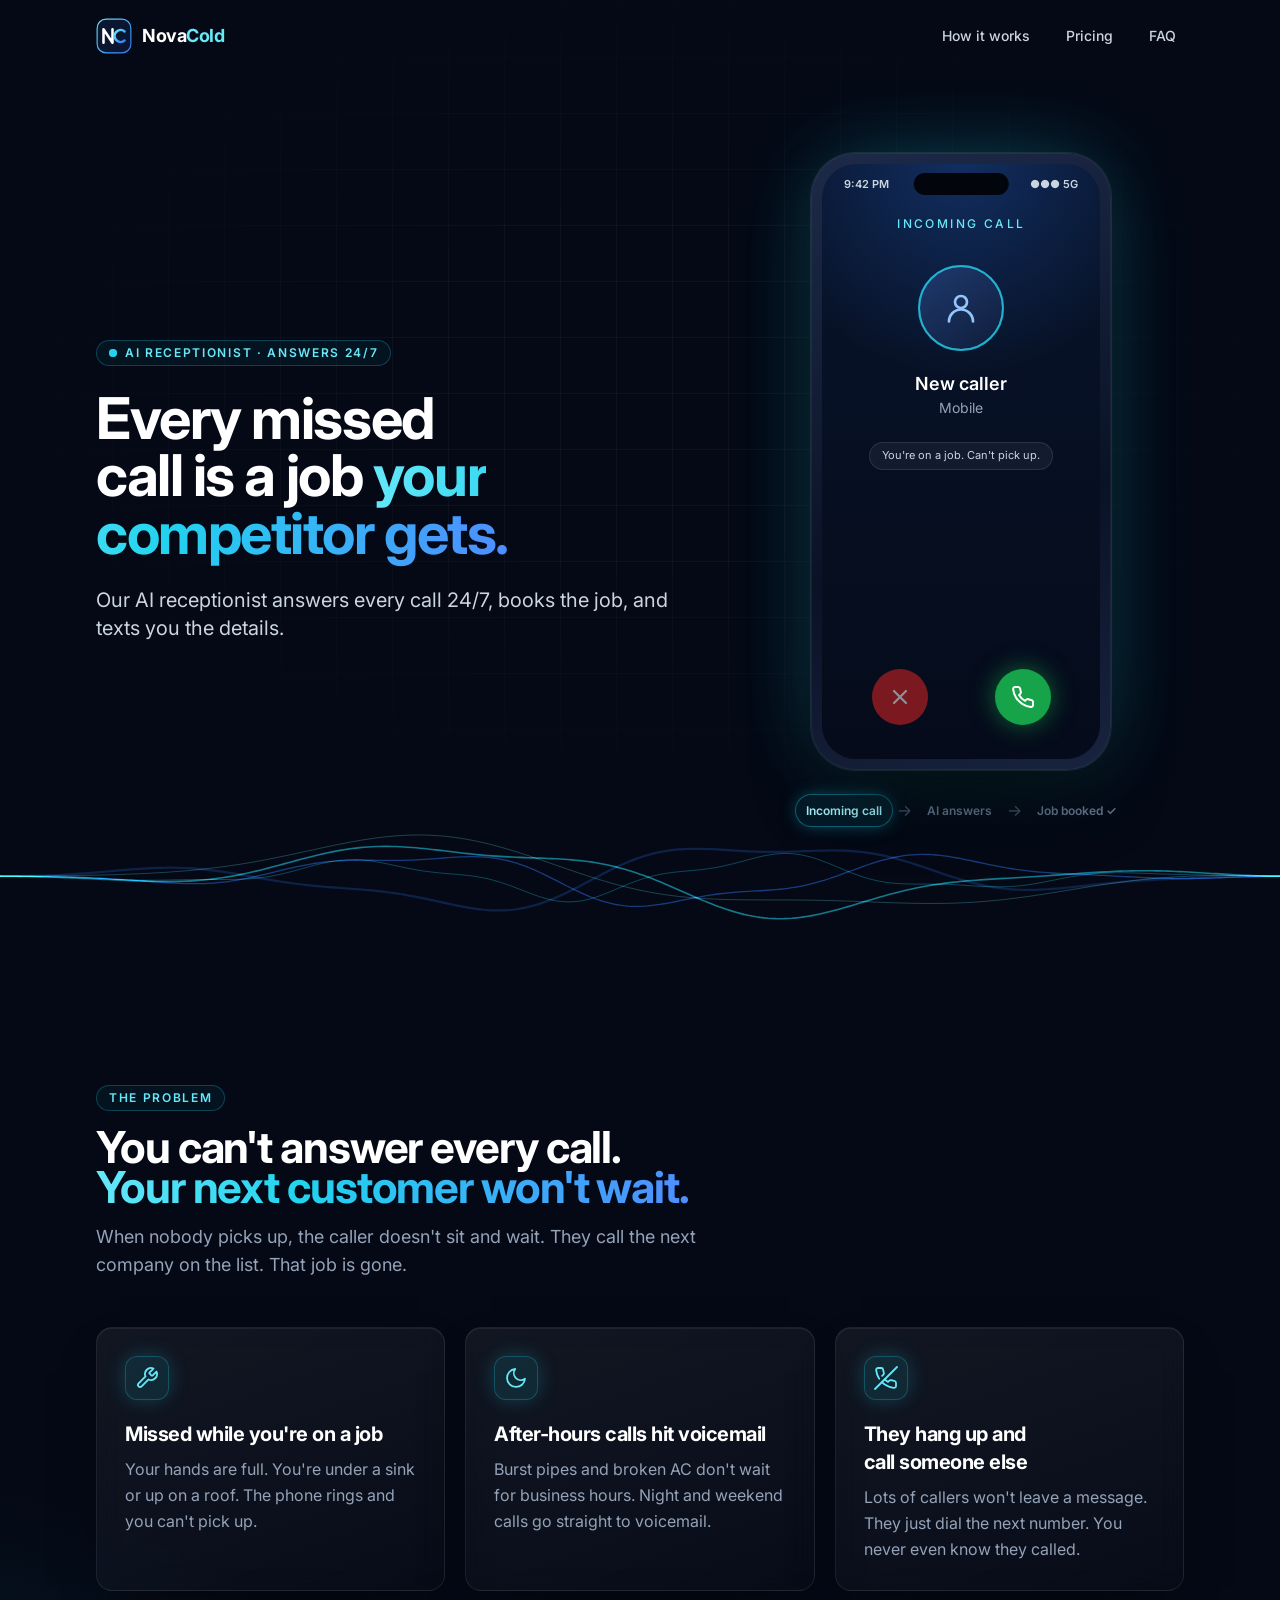
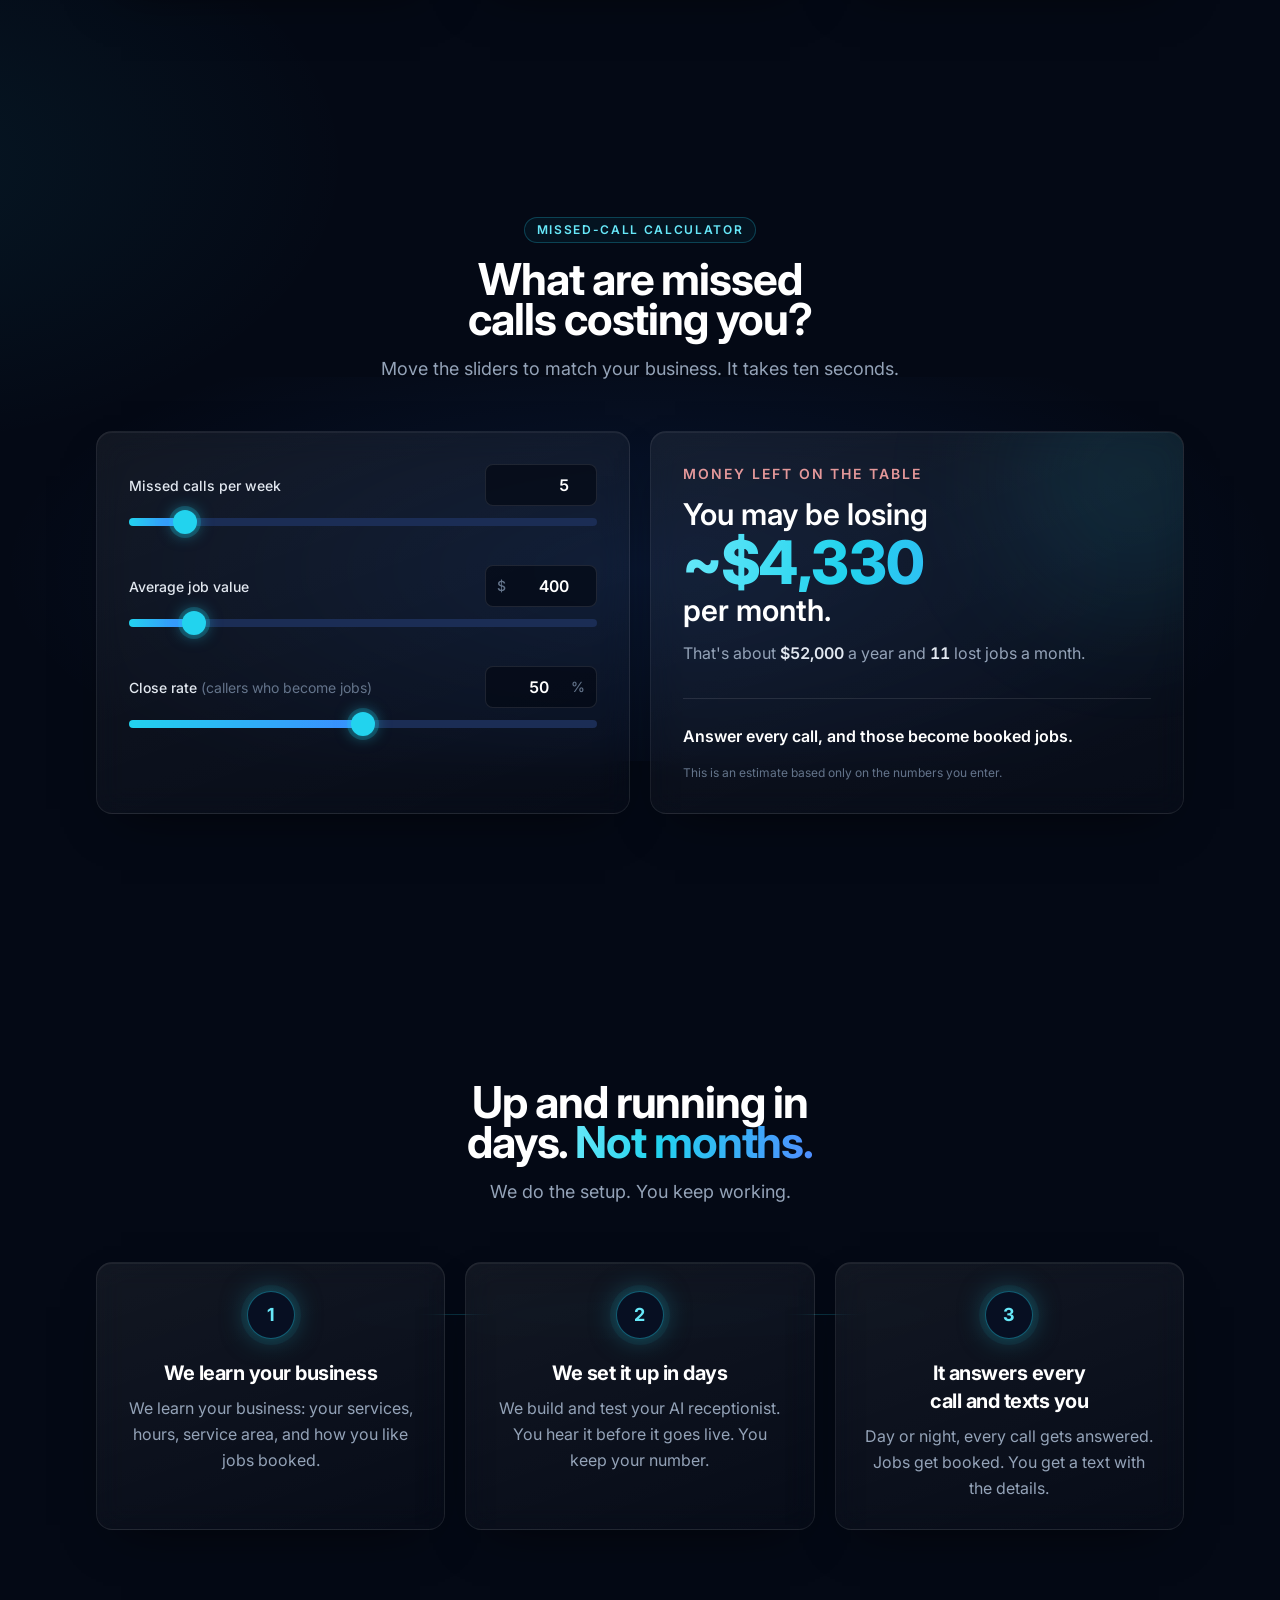
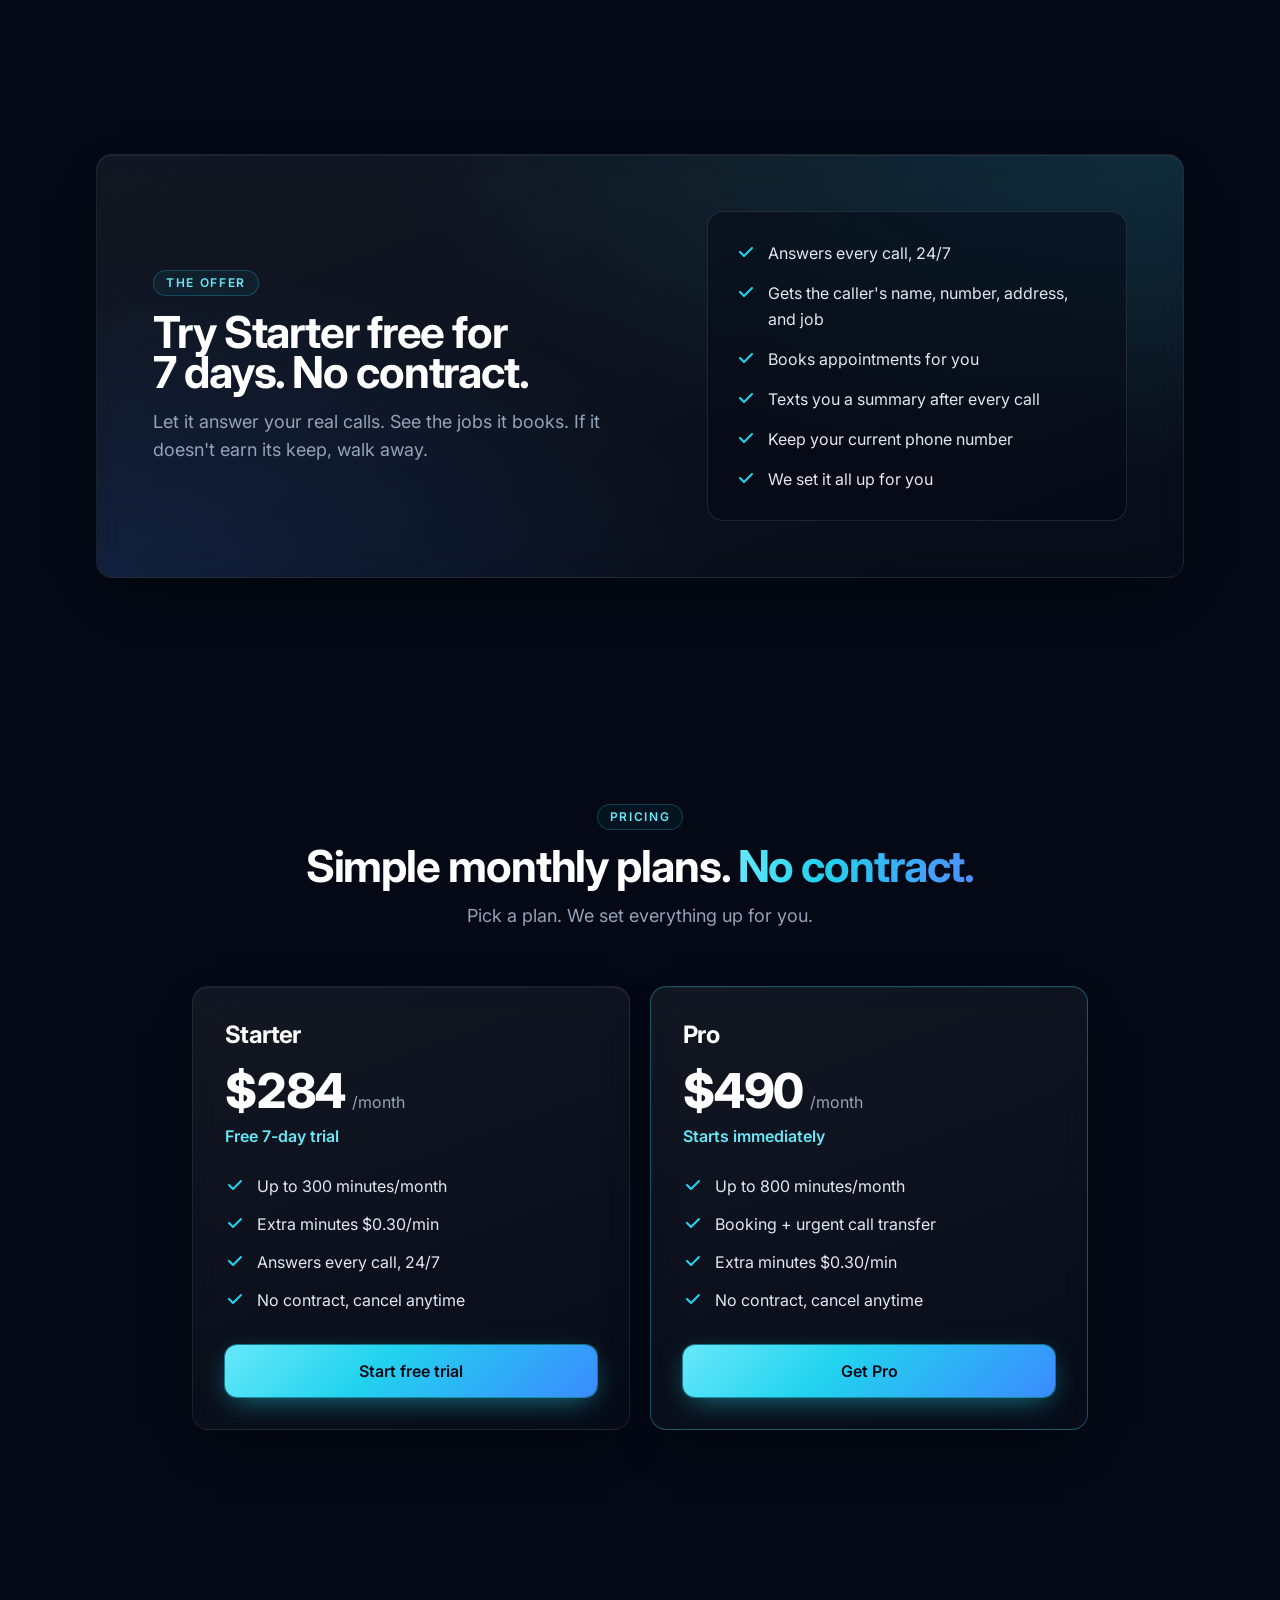
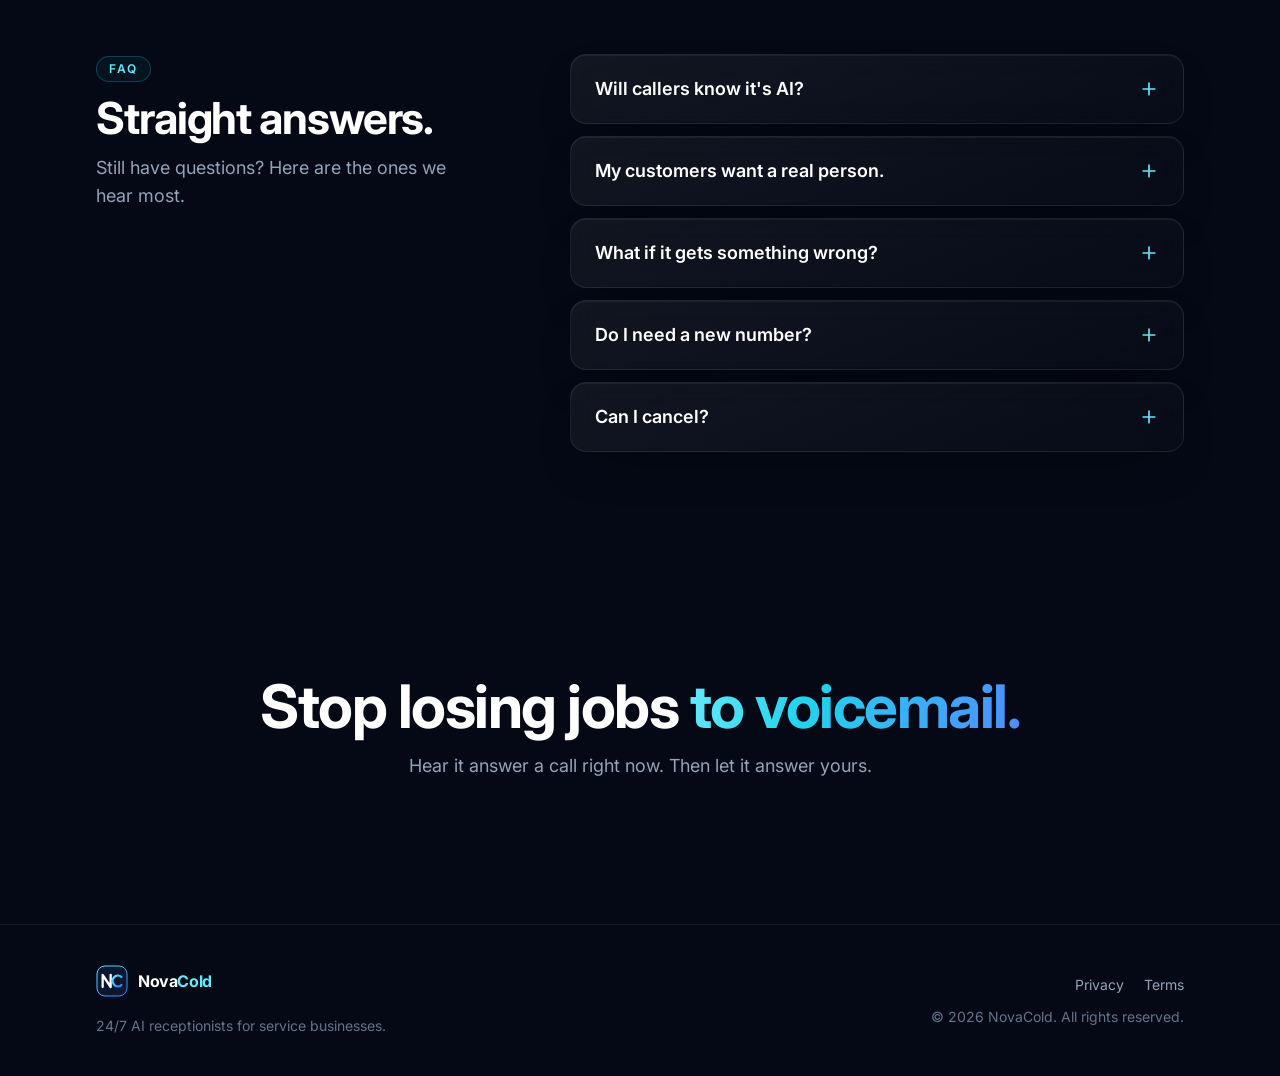
==== commit 42ae2e12: "Pricing cards: side by side from 720px, centred and narrower when stacked Co-Authored-By: Claude Opu" ====
--- a/index.html
+++ b/index.html
@@ -42,12 +42,12 @@
   <link rel="stylesheet" href="assets/css/styles.css">
   <style>
     /* Pricing cards + subscribe pages (kept inline so the page never depends on an extra CSS file). */
-    .pricing-grid { display: grid; gap: 1.25rem; max-width: 56rem; margin-left: auto; margin-right: auto; }
-    @media (min-width: 768px) { .pricing-grid { grid-template-columns: repeat(2, minmax(0, 1fr)); } }
+    .pricing-grid { display: grid; gap: 1.25rem; max-width: 26rem; margin-left: auto; margin-right: auto; }
+    @media (min-width: 720px) { .pricing-grid { max-width: 56rem; grid-template-columns: repeat(2, minmax(0, 1fr)); } }
     .pricing-card { display: flex; flex-direction: column; }
     .pricing-card-featured { border-color: rgb(34 211 238 / 0.35); }
     .pricing-price { display: flex; align-items: baseline; gap: 0.4rem; }
-    .pricing-btn { width: 100%; justify-content: center; margin-top: auto; }
+    .pricing-card .pricing-btn { width: 100%; justify-content: center; margin-top: auto; }
     .pricing-card ul { margin-bottom: 2rem; }
     .subscribe-card { max-width: 36rem; margin-left: auto; margin-right: auto; }
     .paypal-slot { margin-top: 2rem; }
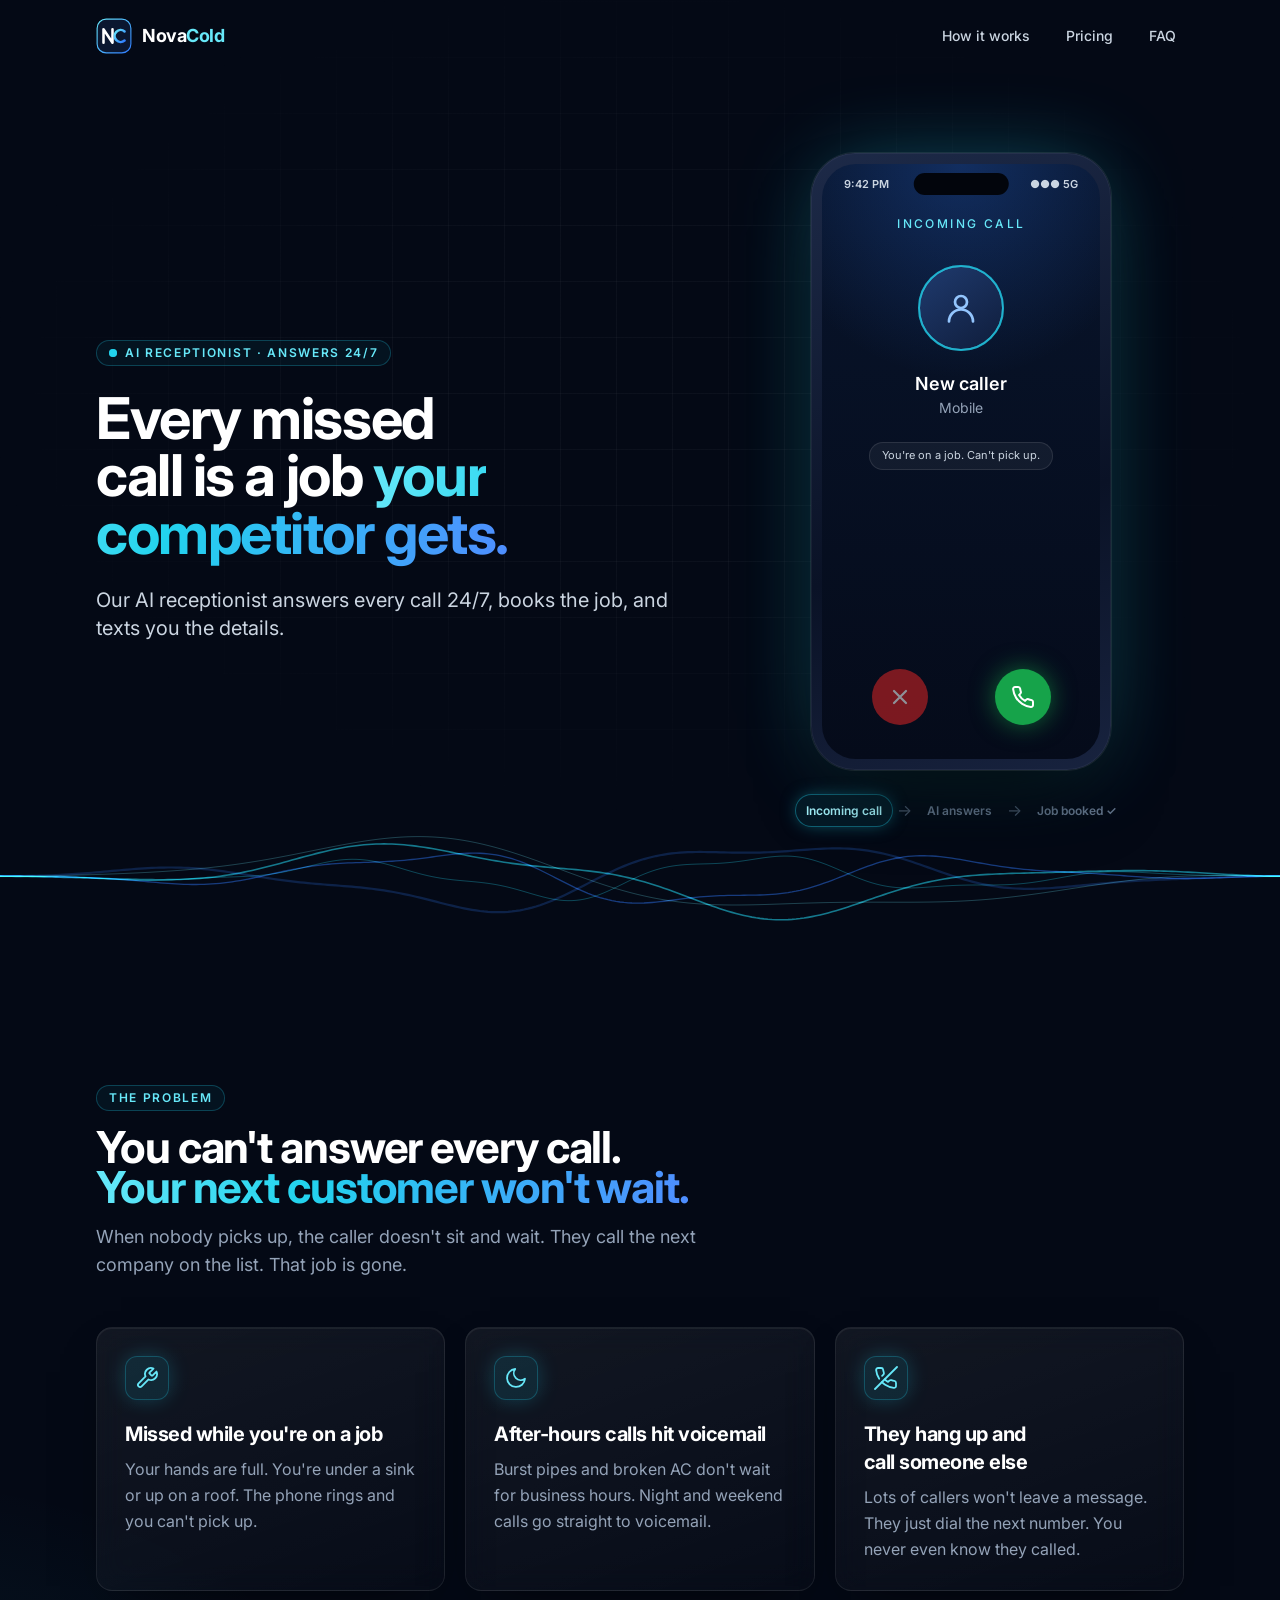
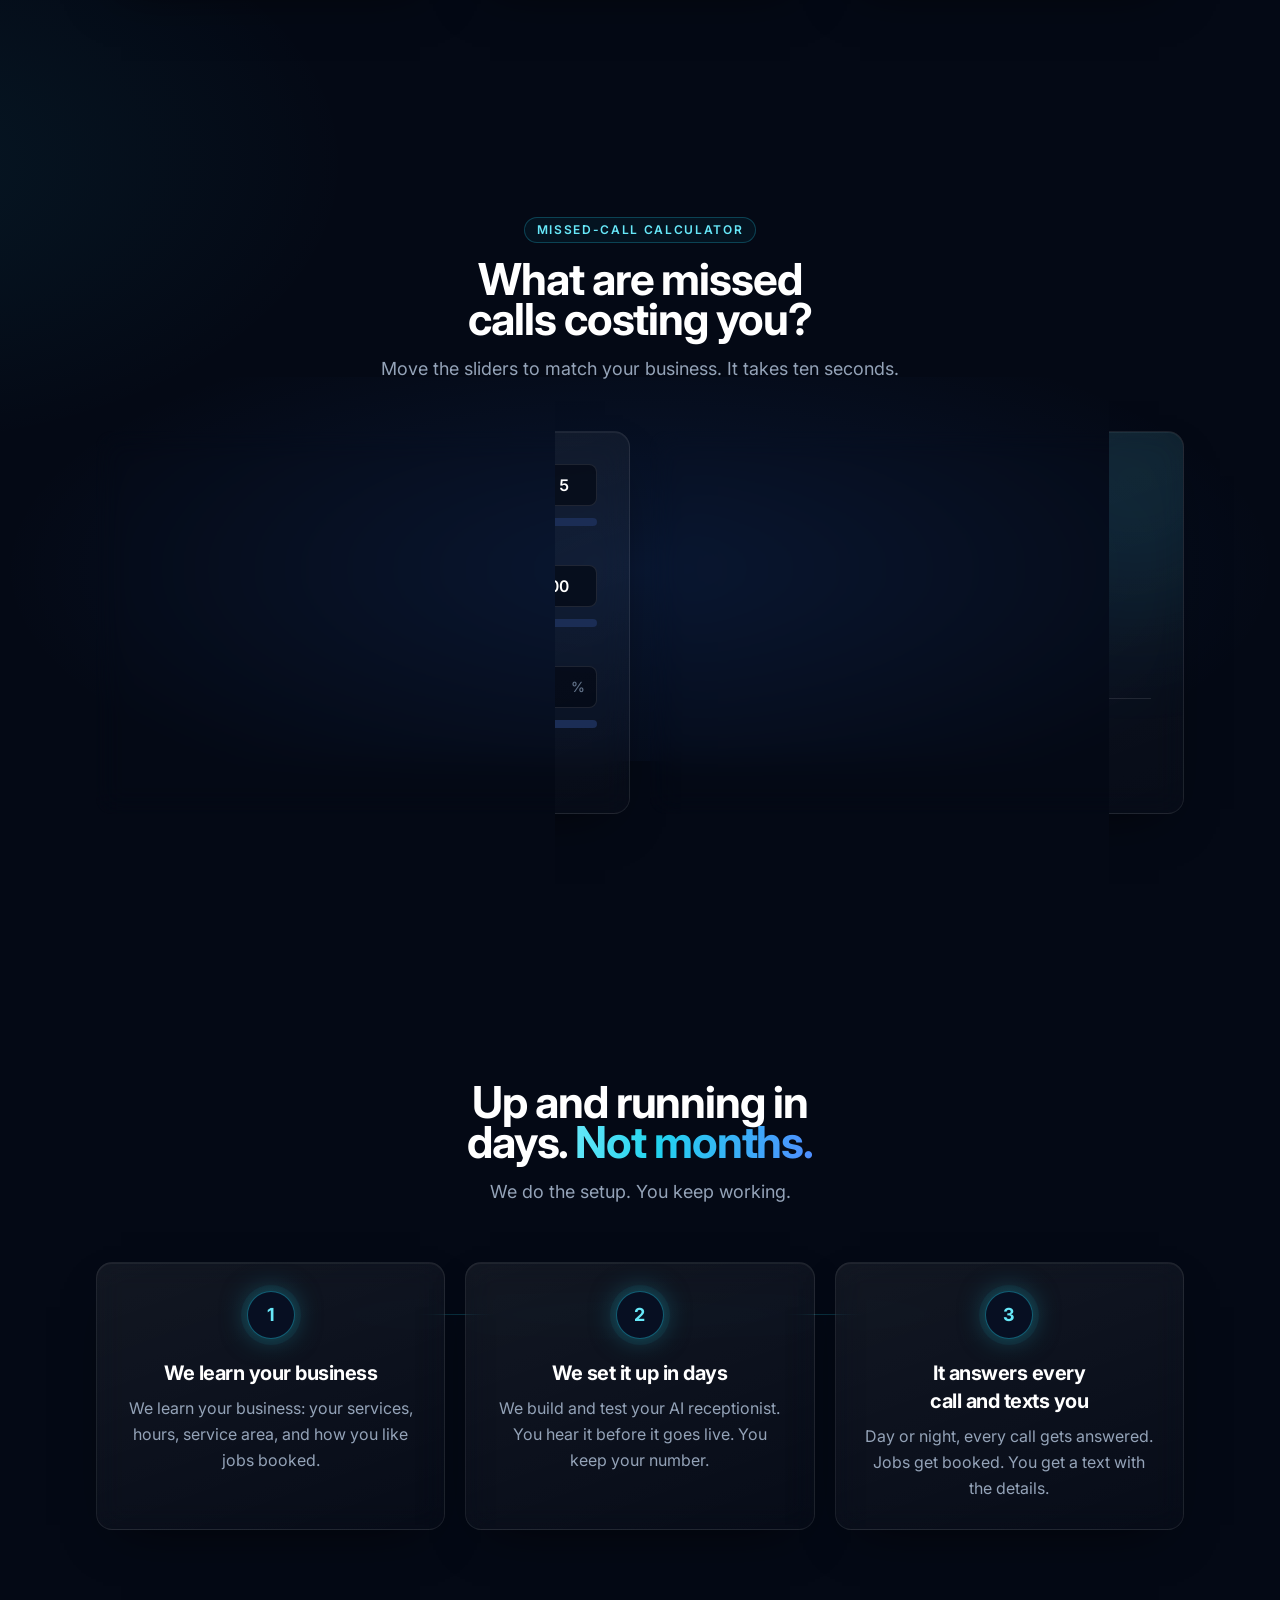
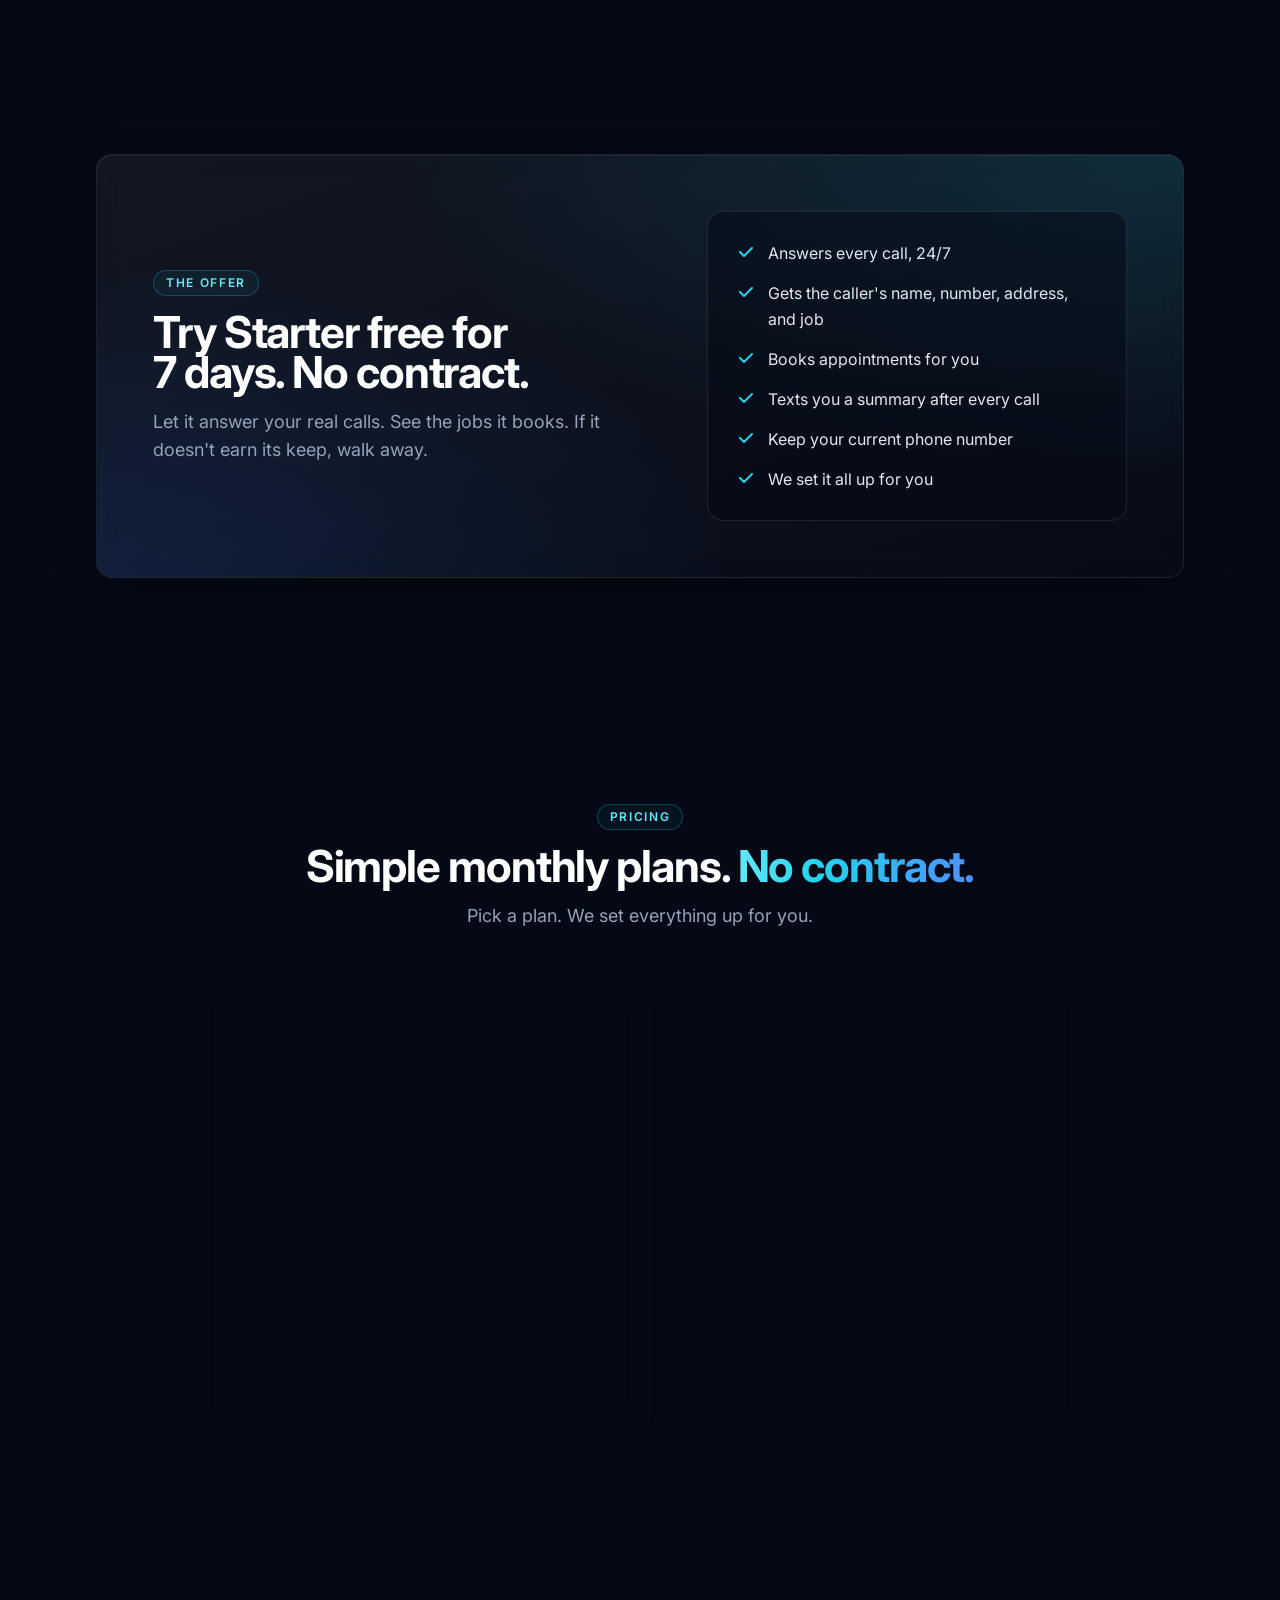
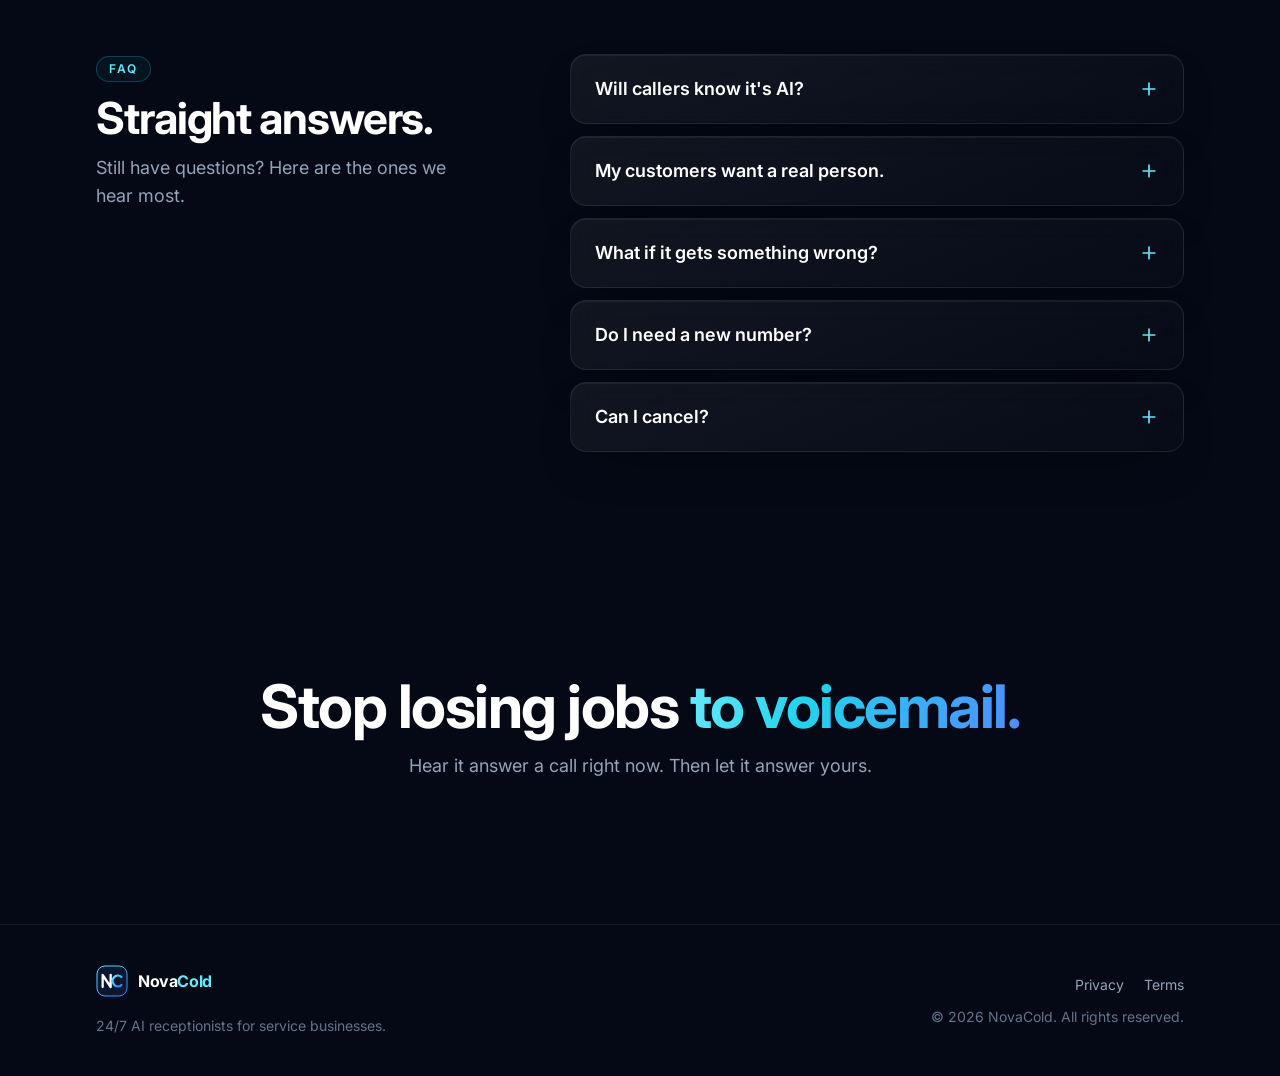
==== commit 650c8d88: "Add 4-step checkout with Airtable + PayPal via Netlify Functions - checkout.html?plan=starter|pro: P" ====
--- a/index.html
+++ b/index.html
@@ -41,7 +41,7 @@
 
   <link rel="stylesheet" href="assets/css/styles.css">
   <style>
-    /* Pricing cards + subscribe pages (kept inline so the page never depends on an extra CSS file). */
+    /* Pricing cards (kept inline so the page never depends on an extra CSS file). */
     .pricing-grid { display: grid; gap: 1.25rem; max-width: 26rem; margin-left: auto; margin-right: auto; }
     @media (min-width: 720px) { .pricing-grid { max-width: 56rem; grid-template-columns: repeat(2, minmax(0, 1fr)); } }
     .pricing-card { display: flex; flex-direction: column; }
@@ -49,7 +49,6 @@
     .pricing-price { display: flex; align-items: baseline; gap: 0.4rem; }
     .pricing-card .pricing-btn { width: 100%; justify-content: center; margin-top: auto; }
     .pricing-card ul { margin-bottom: 2rem; }
-    .subscribe-card { max-width: 36rem; margin-left: auto; margin-right: auto; }
     .paypal-slot { margin-top: 2rem; }
     .paypal-slot [id^="paypal-button-container"] {
       /* Light scheme makes PayPal's frames transparent, so the rounded panel shows through cleanly. */
@@ -423,7 +422,7 @@
               <li class="flex gap-3"><svg class="mt-0.5 h-5 w-5 shrink-0 text-cyan-400" viewBox="0 0 20 20" fill="currentColor" aria-hidden="true"><path fill-rule="evenodd" d="M16.7 5.3a1 1 0 0 1 0 1.4l-8 8a1 1 0 0 1-1.4 0l-4-4a1 1 0 1 1 1.4-1.4L8 12.6l7.3-7.3a1 1 0 0 1 1.4 0z" clip-rule="evenodd"/></svg><span class="text-slate-200">Answers every call, 24/7</span></li>
               <li class="flex gap-3"><svg class="mt-0.5 h-5 w-5 shrink-0 text-cyan-400" viewBox="0 0 20 20" fill="currentColor" aria-hidden="true"><path fill-rule="evenodd" d="M16.7 5.3a1 1 0 0 1 0 1.4l-8 8a1 1 0 0 1-1.4 0l-4-4a1 1 0 1 1 1.4-1.4L8 12.6l7.3-7.3a1 1 0 0 1 1.4 0z" clip-rule="evenodd"/></svg><span class="text-slate-200">No contract, cancel anytime</span></li>
             </ul>
-            <a href="/subscribe-starter.html" class="btn btn-primary pricing-btn mt-8" data-pricing="starter">Start free trial</a>
+            <a href="/checkout.html?plan=starter" class="btn btn-primary pricing-btn mt-8" data-pricing="starter">Start free trial</a>
           </article>
           <article class="glass reveal pricing-card pricing-card-featured p-6 sm:p-8" data-delay="2">
             <h3 class="text-2xl">Pro</h3>
@@ -435,7 +434,7 @@
               <li class="flex gap-3"><svg class="mt-0.5 h-5 w-5 shrink-0 text-cyan-400" viewBox="0 0 20 20" fill="currentColor" aria-hidden="true"><path fill-rule="evenodd" d="M16.7 5.3a1 1 0 0 1 0 1.4l-8 8a1 1 0 0 1-1.4 0l-4-4a1 1 0 1 1 1.4-1.4L8 12.6l7.3-7.3a1 1 0 0 1 1.4 0z" clip-rule="evenodd"/></svg><span class="text-slate-200">Extra minutes $0.30/min</span></li>
               <li class="flex gap-3"><svg class="mt-0.5 h-5 w-5 shrink-0 text-cyan-400" viewBox="0 0 20 20" fill="currentColor" aria-hidden="true"><path fill-rule="evenodd" d="M16.7 5.3a1 1 0 0 1 0 1.4l-8 8a1 1 0 0 1-1.4 0l-4-4a1 1 0 1 1 1.4-1.4L8 12.6l7.3-7.3a1 1 0 0 1 1.4 0z" clip-rule="evenodd"/></svg><span class="text-slate-200">No contract, cancel anytime</span></li>
             </ul>
-            <a href="/subscribe-pro.html" class="btn btn-primary pricing-btn mt-8" data-pricing="pro">Get Pro</a>
+            <a href="/checkout.html?plan=pro" class="btn btn-primary pricing-btn mt-8" data-pricing="pro">Get Pro</a>
           </article>
         </div>
       </div>
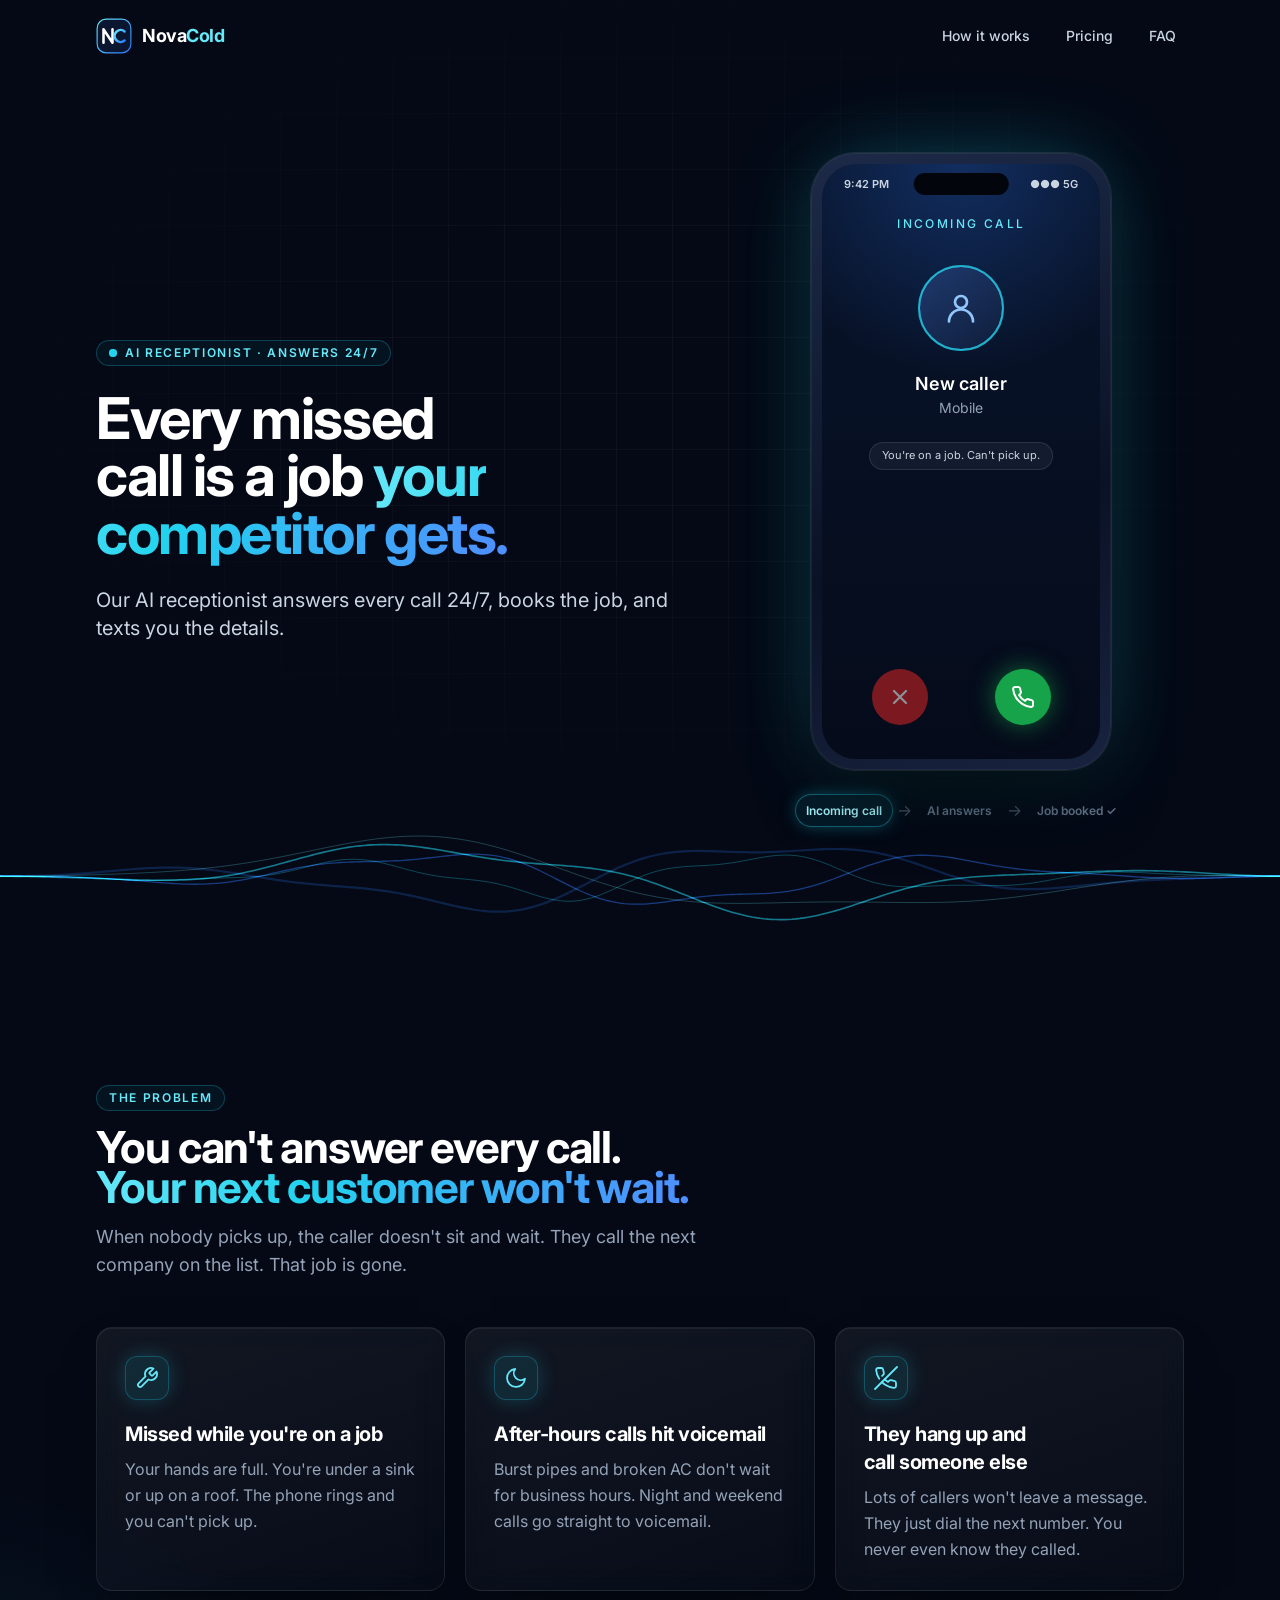
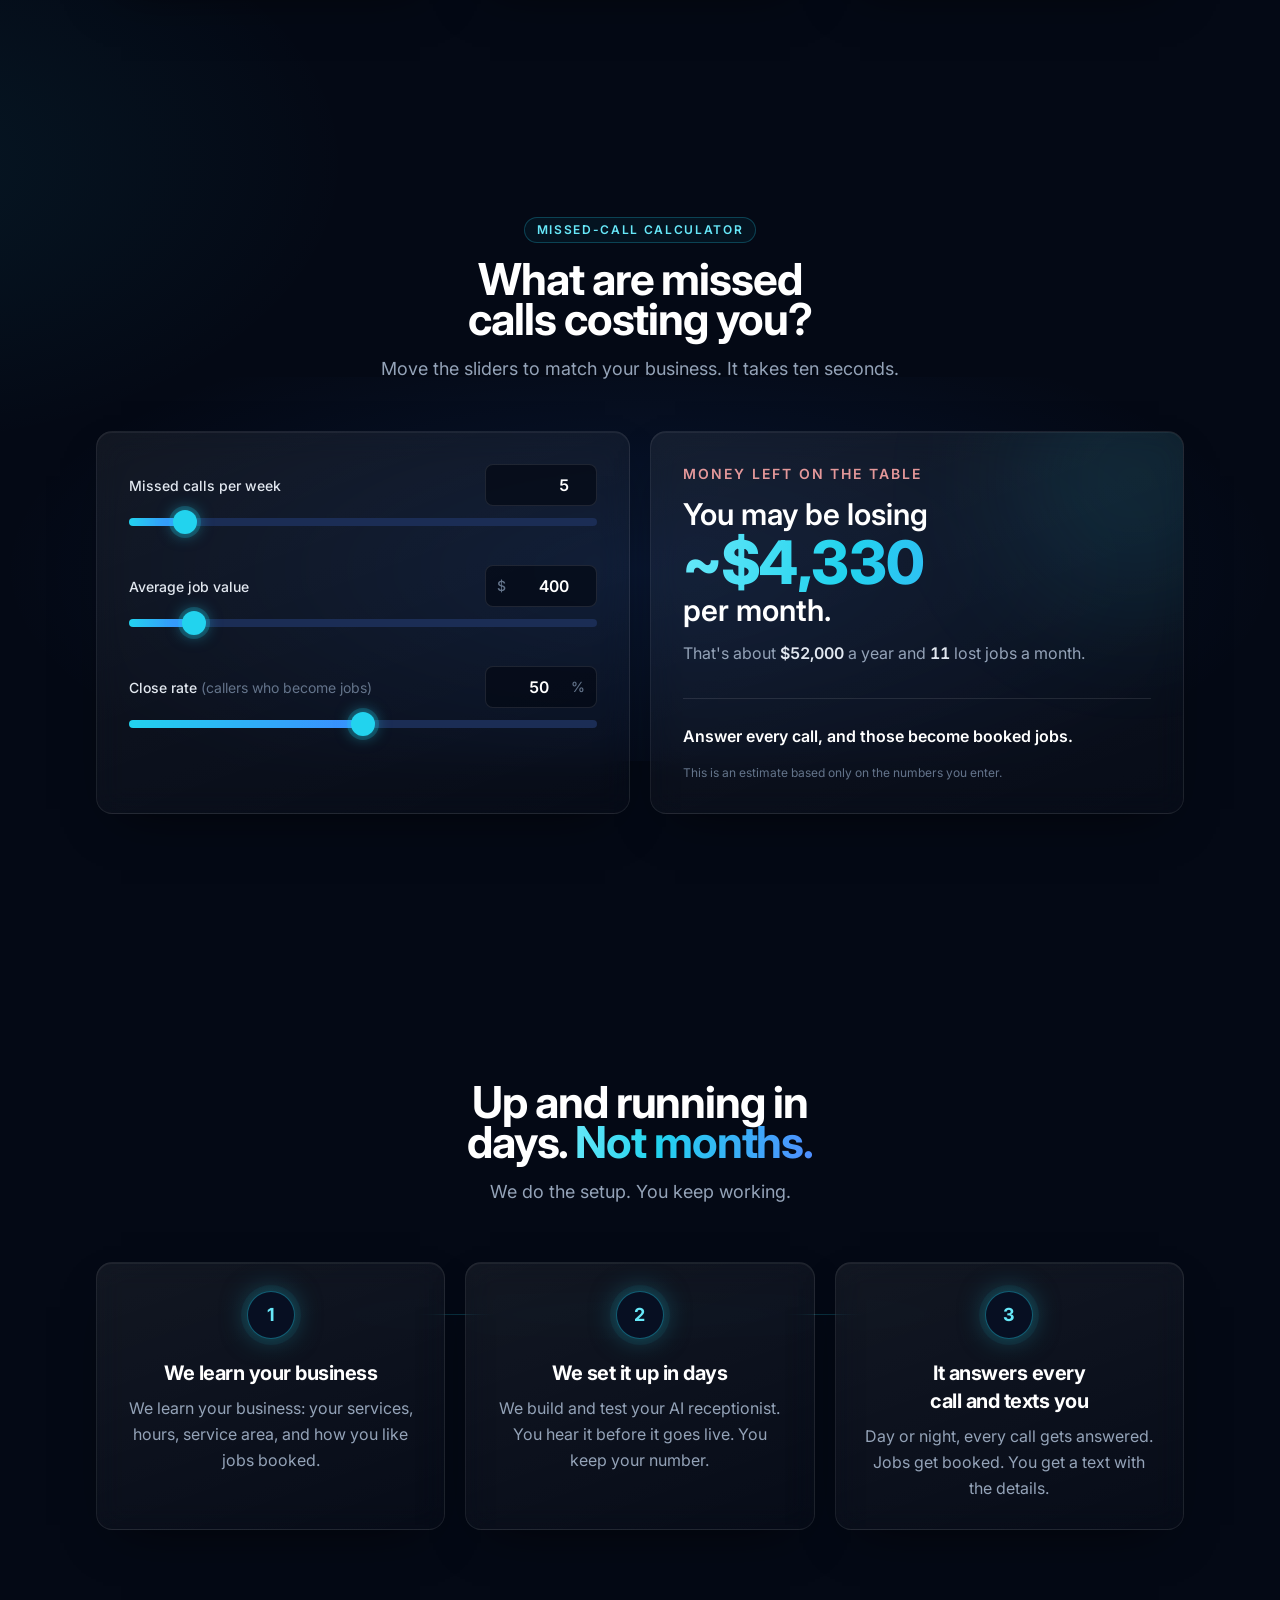
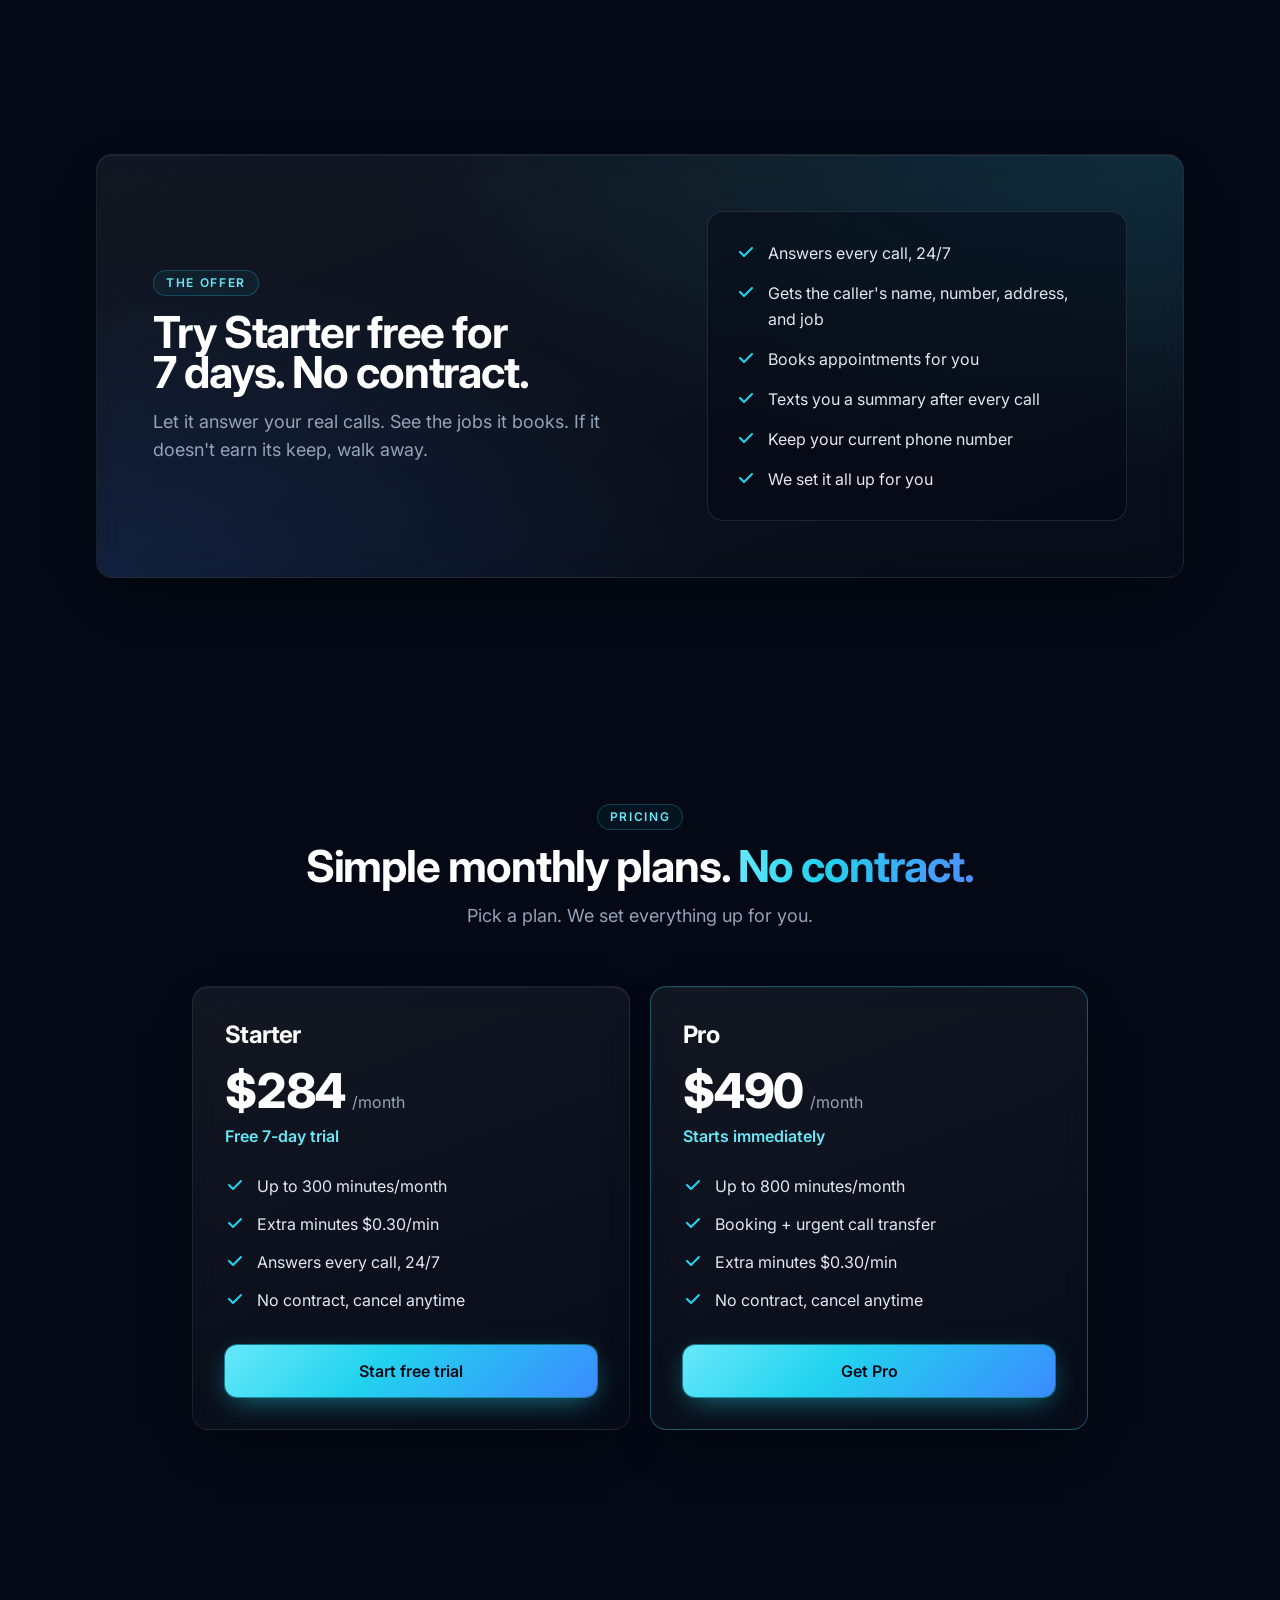
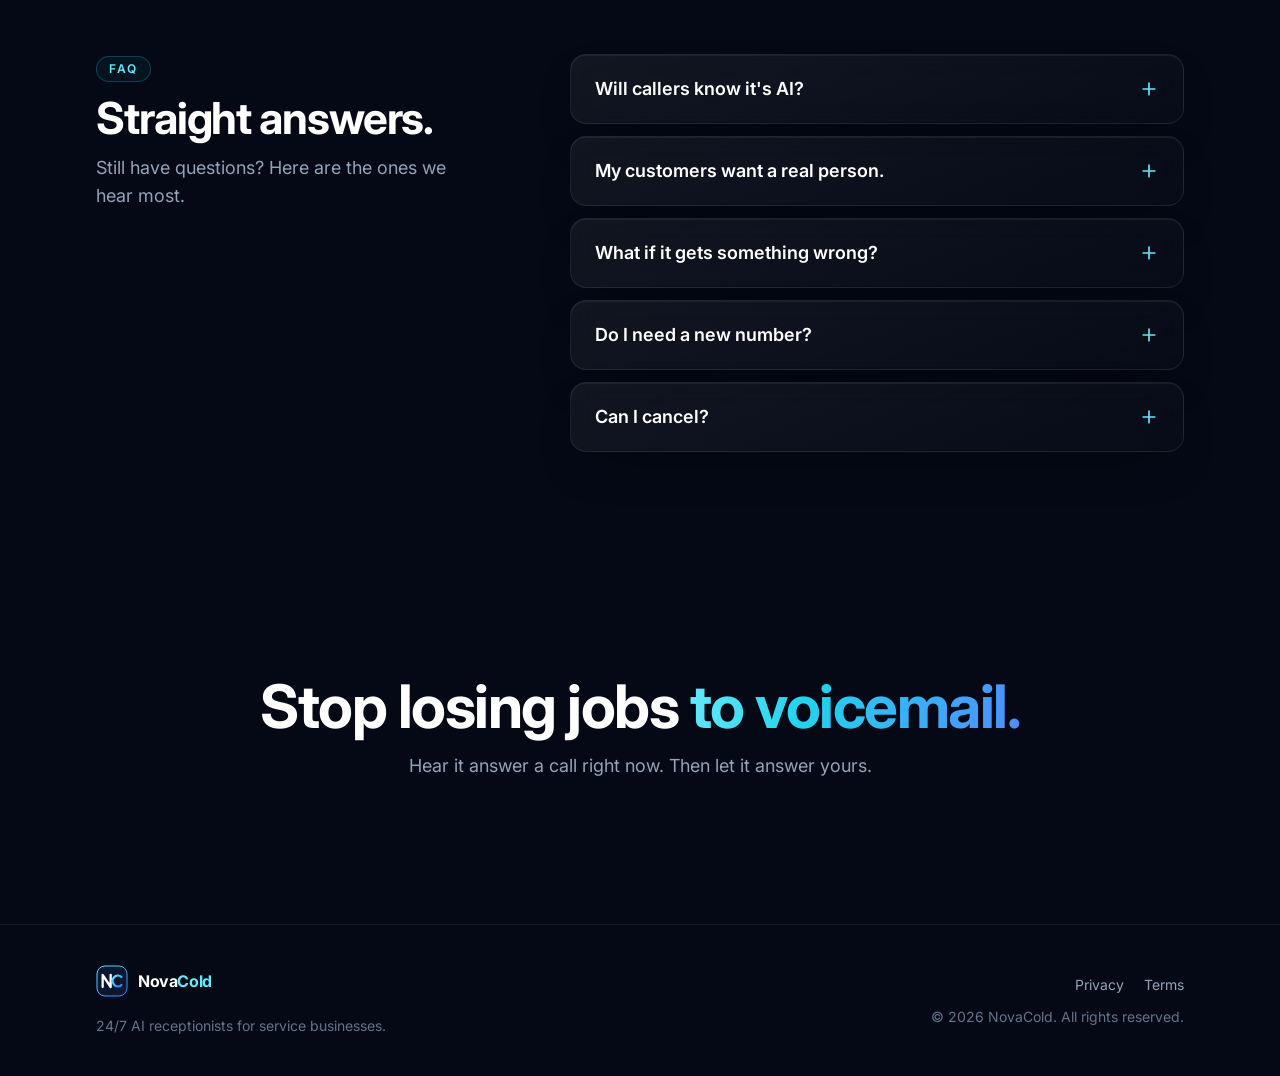
==== commit 2f398a8d: "Security hardening for checkout functions and site headers - mark-paid: verify every subscription wi" ====
--- a/index.html
+++ b/index.html
@@ -261,7 +261,7 @@
         </div>
 
         <div class="mt-12 grid gap-5 lg:grid-cols-2">
-          <form class="glass reveal space-y-8 p-6 sm:p-8" data-calc novalidate onsubmit="return false">
+          <form class="glass reveal space-y-8 p-6 sm:p-8" data-calc novalidate>
             <div>
               <div class="field-label">
                 <label for="calls">Missed calls per week</label>
